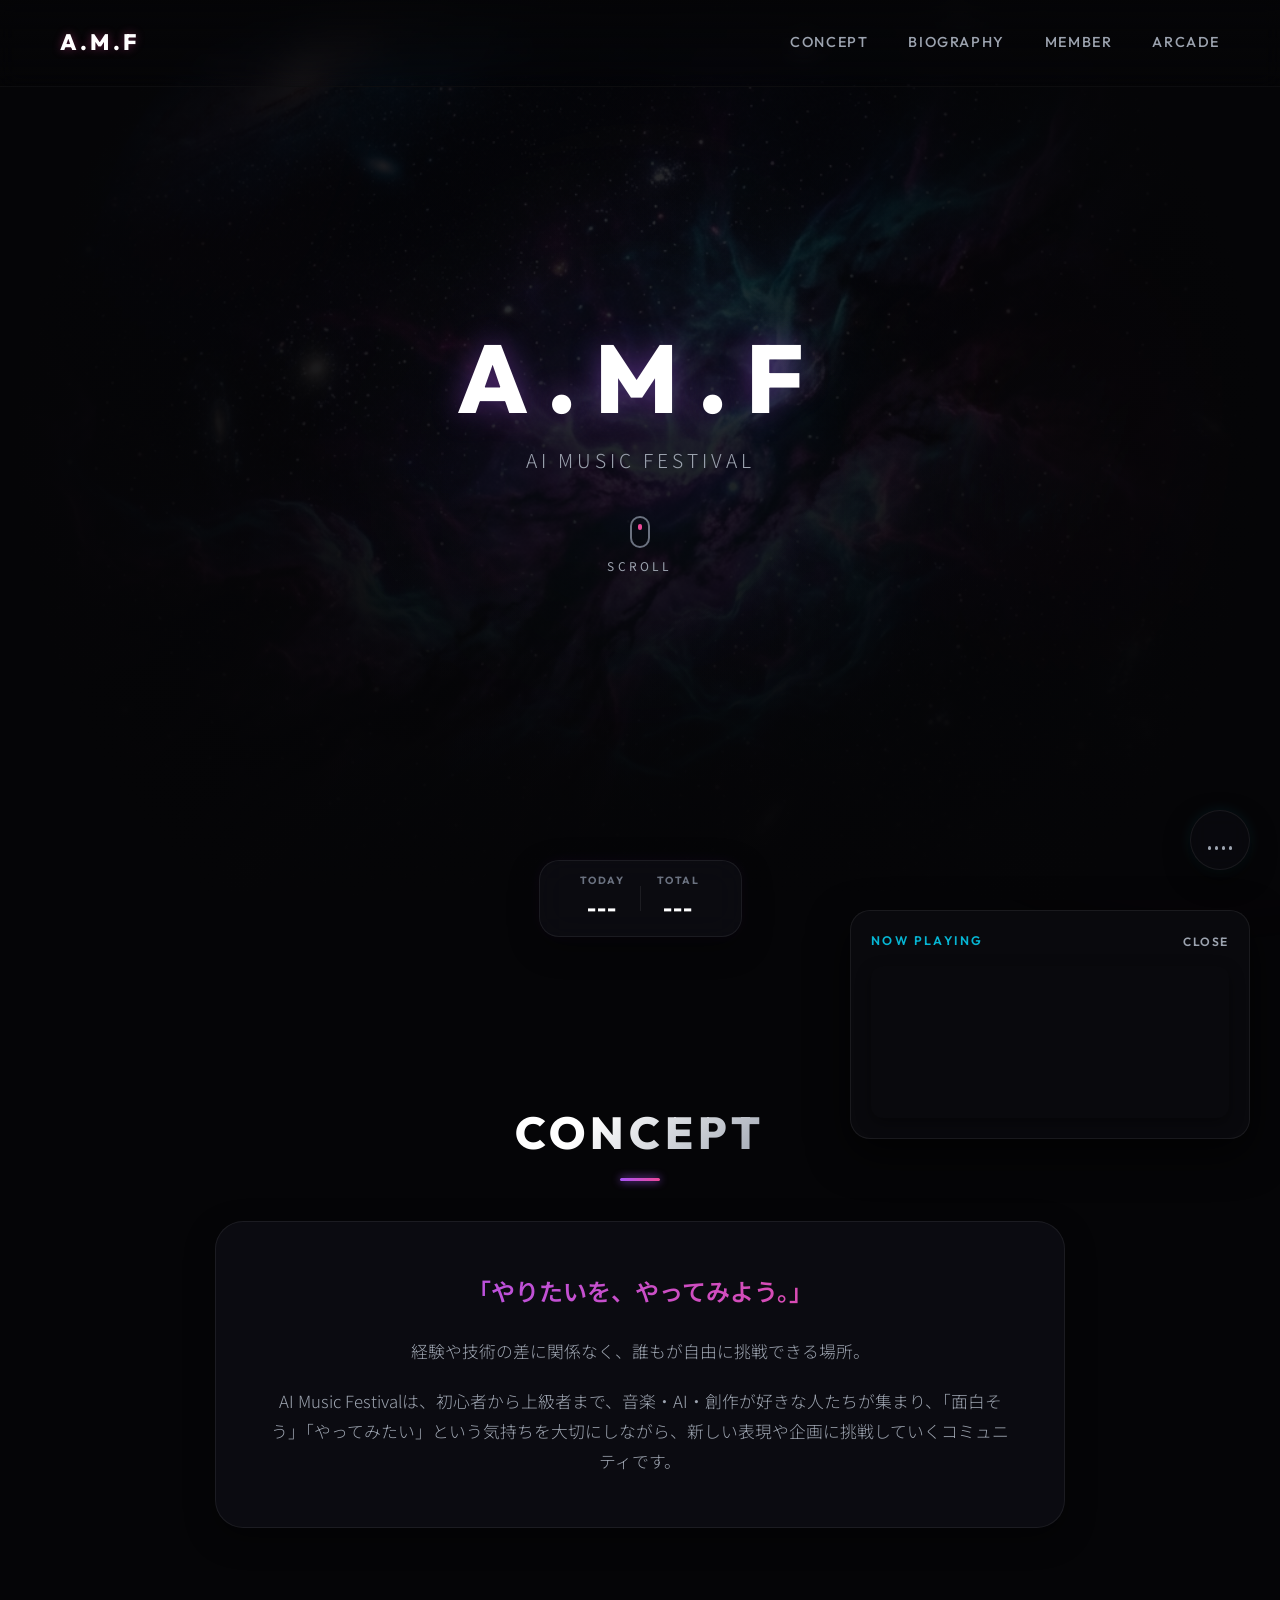
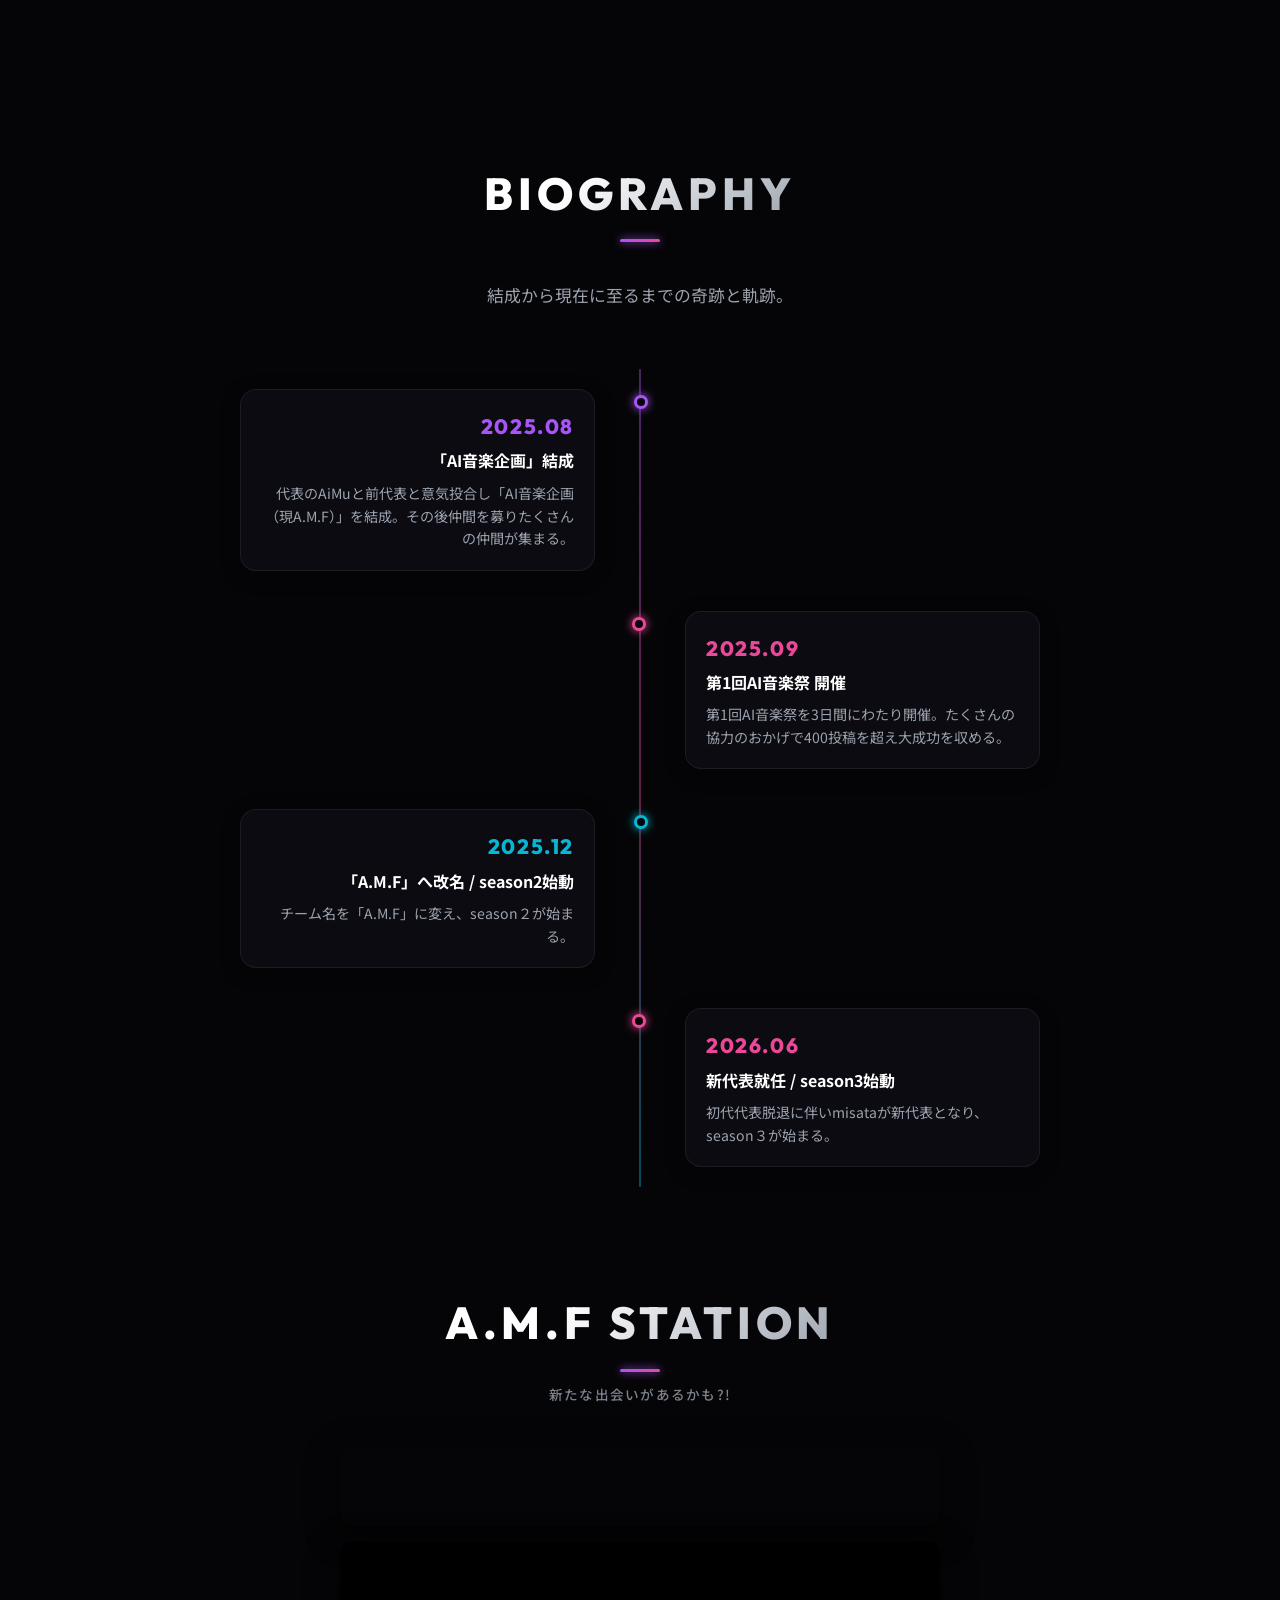
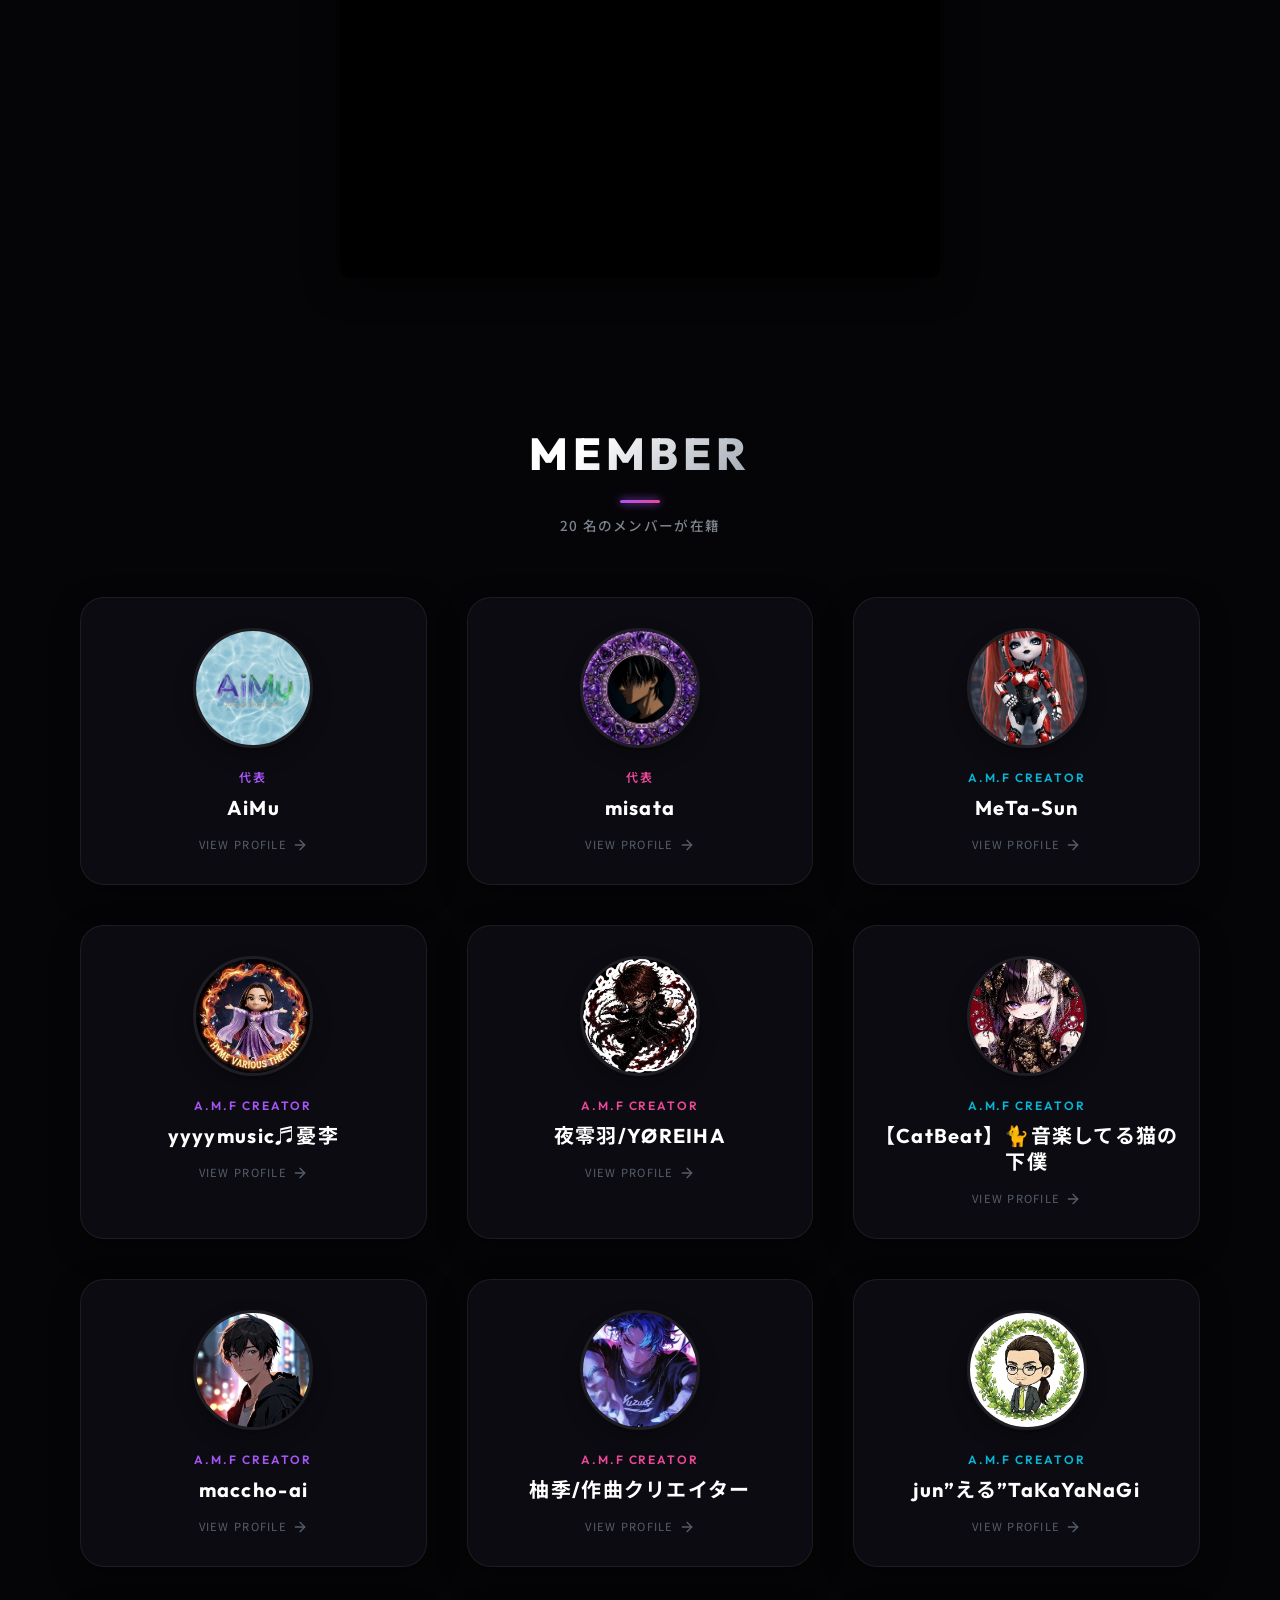
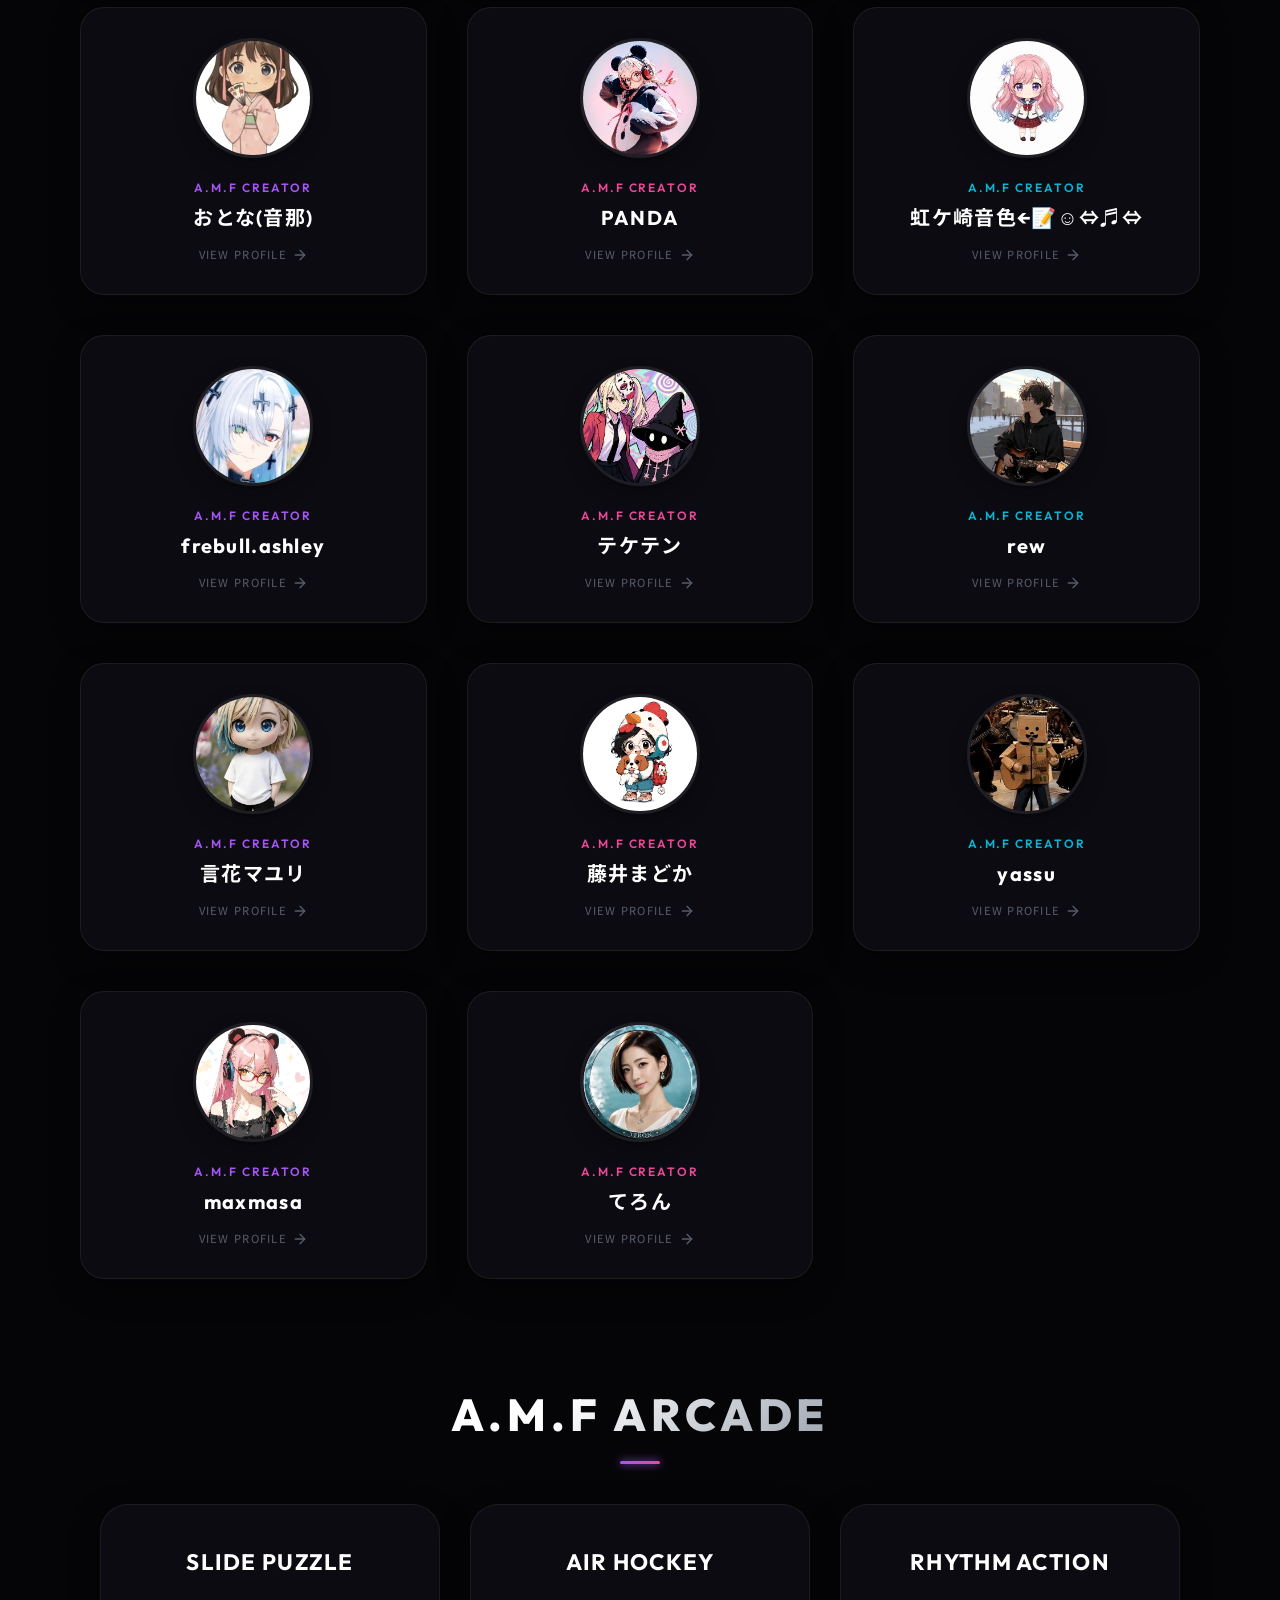
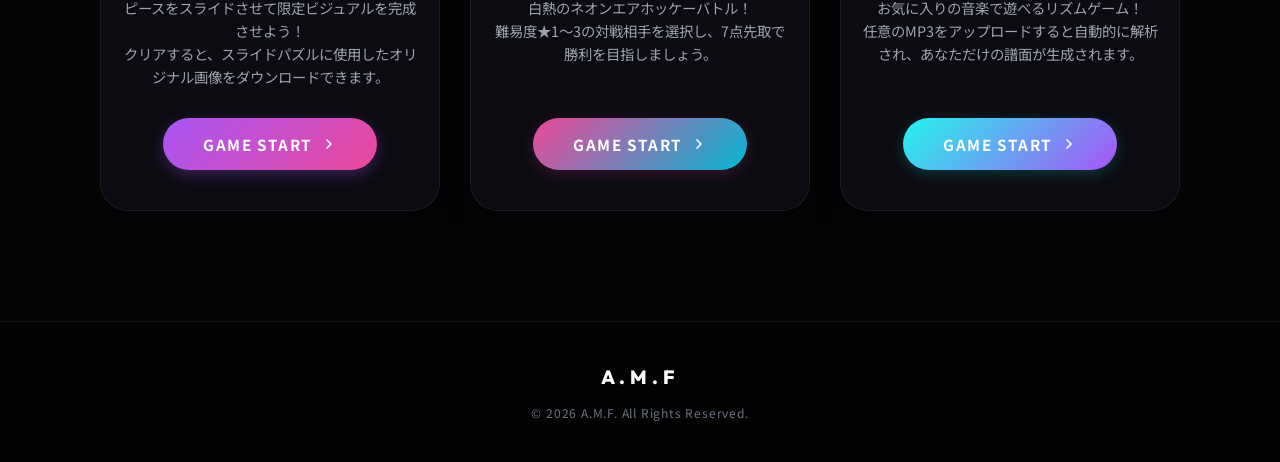
==== index.html @ ebc2d3d8 "Initial commit of A.M.F band website" ====
<!DOCTYPE html>
<html lang="ja">
<head>
  <meta charset="UTF-8">
  <meta name="viewport" content="width=device-width, initial-scale=1.0">
  <title>A.M.F Official Web Site</title>
  <meta name="description" content="A.M.F (エー・エム・エフ) の公式ウェブサイト。最新情報、メンバープロフィール、活動履歴、試聴プレイヤーなどをお届けします。">
  <link rel="icon" type="image/png" href="assets/hero.png">
  
  <!-- Google Fonts: Outfit (Geometric Sans-Serif) & Noto Sans JP -->
  <link rel="preconnect" href="https://fonts.googleapis.com">
  <link rel="preconnect" href="https://fonts.gstatic.com" crossorigin>
  <link href="https://fonts.googleapis.com/css2?family=Noto+Sans+JP:wght@300;400;500;700&family=Outfit:wght@300;400;600;800&display=swap" rel="stylesheet">
  
  <!-- Stylesheets -->
  <link rel="stylesheet" href="style.css">
</head>
<body>

  <!-- Background Glowing Orbs -->
  <div class="glow-orb orb-1"></div>
  <div class="glow-orb orb-2"></div>
  <div class="glow-orb orb-3"></div>

  <!-- Loading Overlay -->
  <div id="loader" class="loader-overlay">
    <div class="loader-content">
      <div class="loader-logo">A . M . F</div>
      <div class="loader-line"></div>
    </div>
  </div>

  <!-- Header (Desktop Only / Navigation Top) -->
  <header class="main-header">
    <div class="header-logo" id="header-logo-text">A.M.F</div>
    <nav class="desktop-nav">
      <a href="#concept" class="nav-link active">Concept</a>
      <a href="#biography" class="nav-link">Biography</a>
      <a href="#member" class="nav-link">Member</a>
      <a href="#arcade" class="nav-link">Arcade</a>
    </nav>
  </header>

  <!-- Main Content -->
  <main class="content-wrapper">
    
    <!-- Hero / Landing Section -->
    <section id="hero" class="hero-section">
      <div class="hero-bg-wrapper">
        <img id="hero-img" src="" alt="A.M.F Hero Visual" class="hero-bg-img">
        <div class="hero-overlay"></div>
      </div>
      <div class="hero-content">
        <h1 class="hero-title" id="band-title">A.M.F</h1>
        <p class="hero-tagline" id="band-tagline"></p>
        <a href="#concept" class="scroll-down-btn" aria-label="Scroll Down">
          <span class="mouse-icon">
            <span class="wheel"></span>
          </span>
          <span class="scroll-text">SCROLL</span>
        </a>
      </div>
    </section>

    <!-- Visitor Counter Section -->
    <div class="visitor-counter-container">
      <div class="counter-card">
        <div class="counter-item">
          <span class="counter-label">TODAY</span>
          <span class="counter-value" id="counter-today">0</span>
        </div>
        <div class="counter-divider"></div>
        <div class="counter-item">
          <span class="counter-label">TOTAL</span>
          <span class="counter-value" id="counter-total">0</span>
        </div>
      </div>
    </div>

    <!-- Concept Section -->
    <section id="concept" class="section-container">
      <div class="section-header">
        <h2 class="section-title" id="concept-title">CONCEPT</h2>
        <div class="title-line"></div>
      </div>
      <div class="concept-content-box">
        <p class="concept-subtitle" id="concept-subtitle"></p>
        <div class="concept-description-texts" id="concept-description">
          <!-- Dynamically populated -->
        </div>
      </div>
      

    </section>

    <!-- Biography Section -->
    <section id="biography" class="section-container">
      <div class="section-header">
        <h2 class="section-title" id="biography-title">BIOGRAPHY</h2>
        <div class="title-line"></div>
      </div>
      <p class="biography-story" id="biography-story"></p>
      
      <div class="timeline-wrapper" id="biography-timeline">
        <!-- Dynamically populated -->
      </div>
    </section>

    <!-- A.M.F STATION Section -->
    <section id="station" class="section-container" style="padding-top: 40px; padding-bottom: 20px;">
      <div class="section-header">
        <h2 class="section-title">A.M.F STATION</h2>
        <div class="title-line"></div>
        <p class="station-subtitle" style="font-size: 0.85rem; color: var(--color-text-secondary); margin-top: 12px; letter-spacing: 0.08rem; font-weight: 500; opacity: 0.8; text-align: center;">新たな出会いがあるかも?!</p>
      </div>
      <div style="max-width: 600px; margin: 0 auto; display: flex; flex-direction: column; gap: 15px;">
        <!-- Spotify Playlist Embed -->
        <div style="border-radius: 12px; overflow: hidden; box-shadow: 0 8px 32px rgba(0, 0, 0, 0.5); line-height: 0;">
          <iframe id="spotify-playlist-iframe" data-testid="embed-iframe" style="border-radius:12px" src="https://open.spotify.com/embed/playlist/08iqf2VVUJlevQglImLYVi?utm_source=generator&si=60f953dbc5674182" width="100%" height="80" frameBorder="0" allowfullscreen="" allow="autoplay; clipboard-write; encrypted-media; fullscreen; picture-in-picture" loading="lazy"></iframe>
        </div>
        <!-- YouTube Playlist Embed -->
        <div id="youtube-playlist-container" style="border-radius: 12px; overflow: hidden; box-shadow: 0 8px 32px rgba(0, 0, 0, 0.5); line-height: 0; background: #000; position: relative; padding-bottom: 56.25%; height: 0; display: none;">
          <div id="youtube-player" style="position: absolute; top: 0; left: 0; width: 100%; height: 100%; border: none;"></div>
        </div>
      </div>
    </section>

    <!-- Member Section -->
    <section id="member" class="section-container">
      <div class="section-header">
        <h2 class="section-title" id="member-title">MEMBER</h2>
        <div class="title-line"></div>
        <p class="member-count" id="member-count-badge"></p>
      </div>
      
      <div class="member-grid" id="member-list">
        <!-- Dynamically populated -->
      </div>
    </section>

    <!-- Arcade Section -->
    <section id="arcade" class="section-container" style="padding-top: 40px; padding-bottom: 60px;">
      <div class="section-header">
        <h2 class="section-title">A.M.F ARCADE</h2>
        <div class="title-line"></div>
      </div>
      <div style="max-width: 1100px; margin: 0 auto; display: grid; grid-template-columns: repeat(auto-fit, minmax(300px, 1fr)); gap: 30px; padding: 0 10px;">
        <!-- Slide Puzzle Card -->
        <div class="concept-content-box" style="text-align: center; padding: 40px 20px; display: flex; flex-direction: column; justify-content: space-between; align-items: center; min-height: 260px;">
          <div>
            <h3 style="font-family: var(--font-display); font-size: 1.4rem; font-weight: 700; color: #fff; margin-bottom: 15px; letter-spacing: 0.08rem;">SLIDE PUZZLE</h3>
            <p style="color: var(--color-text-secondary); font-size: 0.9rem; margin-bottom: 30px; line-height: 1.6;">
              ピースをスライドさせて限定ビジュアルを完成させよう！<br>
              クリアすると、スライドパズルに使用したオリジナル画像をダウンロードできます。
            </p>
          </div>
          <a href="game.html" class="arcade-start-btn" target="_blank">
            GAME START
            <svg viewBox="0 0 24 24" width="16" height="16" stroke="currentColor" stroke-width="2.5" fill="none" stroke-linecap="round" stroke-linejoin="round">
              <polyline points="9 18 15 12 9 6"></polyline>
            </svg>
          </a>
        </div>

        <!-- Air Hockey Card -->
        <div class="concept-content-box" style="text-align: center; padding: 40px 20px; display: flex; flex-direction: column; justify-content: space-between; align-items: center; min-height: 260px;">
          <div>
            <h3 style="font-family: var(--font-display); font-size: 1.4rem; font-weight: 700; color: #fff; margin-bottom: 15px; letter-spacing: 0.08rem;">AIR HOCKEY</h3>
            <p style="color: var(--color-text-secondary); font-size: 0.9rem; margin-bottom: 30px; line-height: 1.6;">
              白熱のネオンエアホッケーバトル！<br>
              難易度★1〜3の対戦相手を選択し、7点先取で勝利を目指しましょう。
            </p>
          </div>
          <a href="hockey.html" class="arcade-start-btn" target="_blank" style="background: linear-gradient(135deg, var(--color-secondary), var(--color-accent)); box-shadow: 0 4px 15px rgba(236, 72, 153, 0.2);">
            GAME START
            <svg viewBox="0 0 24 24" width="16" height="16" stroke="currentColor" stroke-width="2.5" fill="none" stroke-linecap="round" stroke-linejoin="round">
              <polyline points="9 18 15 12 9 6"></polyline>
            </svg>
          </a>
        </div>

        <!-- Rhythm Action Card -->
        <div class="concept-content-box" style="text-align: center; padding: 40px 20px; display: flex; flex-direction: column; justify-content: space-between; align-items: center; min-height: 260px;">
          <div>
            <h3 style="font-family: var(--font-display); font-size: 1.4rem; font-weight: 700; color: #fff; margin-bottom: 15px; letter-spacing: 0.08rem;">RHYTHM ACTION</h3>
            <p style="color: var(--color-text-secondary); font-size: 0.9rem; margin-bottom: 30px; line-height: 1.6;">
              お気に入りの音楽で遊べるリズムゲーム！<br>
              任意のMP3をアップロードすると自動的に解析され、あなただけの譜面が生成されます。
            </p>
          </div>
          <a href="rhythm.html" class="arcade-start-btn" target="_blank" style="background: linear-gradient(135deg, #25f4ee, var(--color-primary)); box-shadow: 0 4px 15px rgba(37, 244, 238, 0.2);">
            GAME START
            <svg viewBox="0 0 24 24" width="16" height="16" stroke="currentColor" stroke-width="2.5" fill="none" stroke-linecap="round" stroke-linejoin="round">
              <polyline points="9 18 15 12 9 6"></polyline>
            </svg>
          </a>
        </div>
      </div>
    </section>

  </main>

  <!-- Member Detail Modal -->
  <div id="member-modal" class="modal-overlay" aria-hidden="true">
    <div class="modal-backdrop"></div>
    <div class="modal-container">
      <button id="close-modal-btn" class="close-btn" aria-label="Close Profile">
        <svg viewBox="0 0 24 24" width="24" height="24" stroke="currentColor" stroke-width="2" fill="none" stroke-linecap="round" stroke-linejoin="round">
          <line x1="18" y1="6" x2="6" y2="18"></line>
          <line x1="6" y1="6" x2="18" y2="18"></line>
        </svg>
      </button>
      
      <div class="modal-body">
        <div class="modal-image-wrapper">
          <img id="modal-member-img" src="" alt="Member Portrait" class="modal-member-img">
        </div>
        <div class="modal-info-wrapper">
          <span id="modal-member-role" class="modal-member-role">ROLE</span>
          <h3 id="modal-member-name" class="modal-member-name">Name</h3>
          <div class="modal-divider"></div>
          <p id="modal-member-bio" class="modal-member-bio">Biography text goes here...</p>
          
          <div class="modal-member-embed" id="modal-member-embed"></div>
          
          <div class="modal-sns-links" id="modal-member-sns">
            <!-- Dynamically populated -->
          </div>
        </div>
      </div>
    </div>
  </div>

  <!-- Bottom Navigation Bar (Mobile Only) -->
  <nav class="mobile-nav-bar">
    <a href="#concept" class="mobile-nav-item" id="nav-item-concept">
      <svg class="nav-icon" viewBox="0 0 24 24" width="20" height="20" stroke="currentColor" stroke-width="2" fill="none" stroke-linecap="round" stroke-linejoin="round">
        <path d="M2 12s3-7 10-7 10 7 10 7-3 7-10 7-10-7-10-7Z"></path>
        <circle cx="12" cy="12" r="3"></circle>
      </svg>
      <span>Concept</span>
    </a>
    <a href="#biography" class="mobile-nav-item" id="nav-item-biography">
      <svg class="nav-icon" viewBox="0 0 24 24" width="20" height="20" stroke="currentColor" stroke-width="2" fill="none" stroke-linecap="round" stroke-linejoin="round">
        <rect x="3" y="4" width="18" height="18" rx="2" ry="2"></rect>
        <line x1="16" y1="2" x2="16" y2="6"></line>
        <line x1="8" y1="2" x2="8" y2="6"></line>
        <line x1="3" y1="10" x2="21" y2="10"></line>
      </svg>
      <span>Bio</span>
    </a>
    <a href="#member" class="mobile-nav-item" id="nav-item-member">
      <svg class="nav-icon" viewBox="0 0 24 24" width="20" height="20" stroke="currentColor" stroke-width="2" fill="none" stroke-linecap="round" stroke-linejoin="round">
        <path d="M17 21v-2a4 4 0 0 0-4-4H5a4 4 0 0 0-4 4v2"></path>
        <circle cx="9" cy="7" r="4"></circle>
        <path d="M23 21v-2a4 4 0 0 0-3-3.87"></path>
        <path d="M16 3.13a4 4 0 0 1 0 7.75"></path>
      </svg>
      <span>Member</span>
    </a>
    <a href="#arcade" class="mobile-nav-item" id="nav-item-arcade">
      <svg class="nav-icon" viewBox="0 0 24 24" width="20" height="20" stroke="currentColor" stroke-width="2" fill="none" stroke-linecap="round" stroke-linejoin="round">
        <rect x="3" y="3" width="18" height="18" rx="2" ry="2"></rect>
        <line x1="9" y1="3" x2="9" y2="21"></line>
        <line x1="15" y1="3" x2="15" y2="21"></line>
        <line x1="3" y1="9" x2="21" y2="9"></line>
        <line x1="3" y1="15" x2="21" y2="15"></line>
      </svg>
      <span>Arcade</span>
    </a>
  </nav>

  <!-- Sticky Bottom Sheet Spotify Player (Hidden/Toggleable) -->
  <div id="spotify-sticky-player" class="sticky-player-sheet">
    <div class="sticky-player-handle">
      <span class="handle-line"></span>
    </div>
    <div class="sticky-player-header">
      <span class="sticky-player-title">NOW PLAYING</span>
      <button id="close-sticky-player" class="close-sticky-btn">CLOSE</button>
    </div>
    <div class="sticky-player-body" id="spotify-sticky-iframe-container">
      <!-- Spotify Iframe -->
    </div>
  </div>

  <!-- Footer -->
  <footer class="main-footer">
    <div class="footer-content">
      <p class="footer-logo">A.M.F</p>
      <p class="footer-copyright">&copy; 2026 A.M.F. All Rights Reserved.</p>
    </div>
  </footer>

  <!-- Scripts -->
  <script src="config.js"></script>
  <script src="app.js"></script>
</body>
</html>
---- style.css ----
/* ==========================================================================
   A.M.F - Stylesheet (Mobile First & Modern Dark Aesthetic)
   ========================================================================== */

/* Design Tokens & Variables */
:root {
  --font-display: 'Outfit', 'Noto Sans JP', sans-serif;
  --font-body: 'Noto Sans JP', 'Outfit', sans-serif;

  /* Colors */
  --color-bg-deep: #050507;
  --color-bg-dark: #0a0a0f;
  --color-bg-card: rgba(16, 16, 24, 0.65);
  --color-border: rgba(255, 255, 255, 0.07);
  
  --color-primary: #a855f7;       /* Nebula Purple */
  --color-secondary: #ec4899;     /* Neon Pink */
  --color-accent: #06b6d4;        /* Cyan */
  
  --color-text-primary: #ffffff;
  --color-text-secondary: #9ca3af;
  --color-text-muted: #6b7280;

  /* Transitions */
  --transition-smooth: all 0.4s cubic-bezier(0.16, 1, 0.3, 1);
  --transition-fast: all 0.2s cubic-bezier(0.16, 1, 0.3, 1);
  --transition-bounce: all 0.5s cubic-bezier(0.34, 1.56, 0.64, 1);

  /* Layout */
  --mobile-nav-height: 70px;
}

/* Reset & Base Styles */
*, *::before, *::after {
  box-sizing: border-box;
  margin: 0;
  padding: 0;
}

html {
  scroll-behavior: smooth;
  -webkit-tap-highlight-color: transparent;
}

body {
  font-family: var(--font-body);
  background-color: var(--color-bg-deep);
  color: var(--color-text-primary);
  line-height: 1.6;
  overflow-x: hidden;
  position: relative;
  -webkit-font-smoothing: antialiased;
}

/* Custom Scrollbar */
::-webkit-scrollbar {
  width: 6px;
}
::-webkit-scrollbar-track {
  background: var(--color-bg-deep);
}
::-webkit-scrollbar-thumb {
  background: var(--color-primary);
  border-radius: 3px;
}
::-webkit-scrollbar-thumb:hover {
  background: var(--color-secondary);
}

/* Glowing Ambient Orbs */
.glow-orb {
  position: fixed;
  border-radius: 50%;
  z-index: -1;
  filter: blur(120px);
  opacity: 0.3;
  pointer-events: none;
}

.orb-1 {
  width: 350px;
  height: 350px;
  background: var(--color-primary);
  top: -10%;
  left: -10%;
  animation: floatOrb 25s infinite alternate ease-in-out;
}

.orb-2 {
  width: 400px;
  height: 400px;
  background: var(--color-secondary);
  bottom: 20%;
  right: -10%;
  animation: floatOrb 30s infinite alternate-reverse ease-in-out;
}

.orb-3 {
  width: 300px;
  height: 300px;
  background: var(--color-accent);
  top: 40%;
  left: 50%;
  transform: translateX(-50%);
  animation: floatOrb 20s infinite alternate ease-in-out;
}

@keyframes floatOrb {
  0% { transform: translate(0, 0) scale(1); }
  50% { transform: translate(50px, 30px) scale(1.1); }
  100% { transform: translate(-30px, -50px) scale(0.9); }
}

/* Loader Screen */
.loader-overlay {
  position: fixed;
  top: 0;
  left: 0;
  width: 100vw;
  height: 100vh;
  background: var(--color-bg-deep);
  z-index: 9999;
  display: flex;
  justify-content: center;
  align-items: center;
  transition: opacity 0.6s cubic-bezier(0.16, 1, 0.3, 1), visibility 0.6s;
}

.loader-overlay.fade-out {
  opacity: 0;
  visibility: hidden;
}

.loader-content {
  text-align: center;
}

.loader-logo {
  font-family: var(--font-display);
  font-size: 2.2rem;
  font-weight: 800;
  letter-spacing: 0.5rem;
  color: #fff;
  text-shadow: 0 0 15px rgba(168, 85, 247, 0.6);
  margin-bottom: 20px;
  animation: pulseLogo 2s infinite ease-in-out;
}

.loader-line {
  width: 80px;
  height: 2px;
  background: linear-gradient(90deg, var(--color-primary), var(--color-secondary));
  margin: 0 auto;
  position: relative;
  overflow: hidden;
  border-radius: 2px;
}

.loader-line::after {
  content: '';
  position: absolute;
  top: 0;
  left: -100%;
  width: 100%;
  height: 100%;
  background: #fff;
  animation: scanLine 1.5s infinite ease;
}

@keyframes scanLine {
  0% { left: -100%; }
  50% { left: 100%; }
  100% { left: 100%; }
}

@keyframes pulseLogo {
  0%, 100% { opacity: 0.6; transform: scale(0.98); }
  50% { opacity: 1; transform: scale(1); }
}

/* Header & Navigation (Top) */
.main-header {
  position: fixed;
  top: 0;
  left: 0;
  width: 100%;
  padding: 20px;
  z-index: 1000;
  display: flex;
  justify-content: space-between;
  align-items: center;
  background: linear-gradient(to bottom, rgba(5, 5, 7, 0.9), transparent);
  backdrop-filter: blur(10px);
  border-bottom: 1px solid rgba(255, 255, 255, 0.03);
}

.header-logo {
  font-family: var(--font-display);
  font-weight: 800;
  font-size: 1.4rem;
  letter-spacing: 0.2rem;
  color: #fff;
  text-shadow: 0 0 10px rgba(236, 72, 153, 0.4);
}

.desktop-nav {
  display: none; /* Mobile first: hide top navigation */
}

/* Main Sections Layout */
.content-wrapper {
  padding-bottom: calc(var(--mobile-nav-height) + 20px);
}

.section-container {
  padding: 80px 20px 40px 20px;
  max-width: 1200px;
  margin: 0 auto;
}

.section-header {
  margin-bottom: 40px;
  text-align: center;
  position: relative;
}

.section-title {
  font-family: var(--font-display);
  font-size: 2.2rem;
  font-weight: 800;
  letter-spacing: 0.3rem;
  color: #fff;
  display: inline-block;
  background: linear-gradient(135deg, #fff 30%, var(--color-text-secondary));
  -webkit-background-clip: text;
  -webkit-text-fill-color: transparent;
}

.member-count {
  font-size: 0.85rem;
  color: var(--color-text-secondary);
  letter-spacing: 0.08rem;
  margin-top: 12px;
  font-weight: 500;
  opacity: 0.8;
}

.title-line {
  width: 40px;
  height: 3px;
  background: linear-gradient(90deg, var(--color-primary), var(--color-secondary));
  margin: 10px auto 0 auto;
  border-radius: 2px;
  box-shadow: 0 0 8px var(--color-primary);
}

/* 1. Hero Section */
.hero-section {
  height: 100vh;
  position: relative;
  display: flex;
  justify-content: center;
  align-items: center;
  overflow: hidden;
  text-align: center;
}

.hero-bg-wrapper {
  position: absolute;
  top: 0;
  left: 0;
  width: 100%;
  height: 100%;
  z-index: 1;
}

.hero-bg-img {
  width: 100%;
  height: 100%;
  object-fit: cover;
  opacity: 0.4;
  animation: kenBurns 20s infinite alternate ease-in-out;
}

@keyframes kenBurns {
  0% { transform: scale(1); }
  100% { transform: scale(1.1); }
}

.hero-overlay {
  position: absolute;
  top: 0;
  left: 0;
  width: 100%;
  height: 100%;
  background: radial-gradient(circle at center, transparent 20%, var(--color-bg-deep) 80%),
              linear-gradient(to bottom, rgba(5,5,7,0.4) 0%, var(--color-bg-deep) 100%);
}

.hero-content {
  position: relative;
  z-index: 2;
  padding: 0 20px;
}

.hero-title {
  font-family: var(--font-display);
  font-size: 3.5rem;
  font-weight: 800;
  letter-spacing: 0.6rem;
  color: #fff;
  line-height: 1.1;
  margin-bottom: 15px;
  text-shadow: 0 0 30px rgba(168, 85, 247, 0.4);
}

.hero-tagline {
  font-size: 0.95rem;
  font-weight: 300;
  letter-spacing: 0.15rem;
  color: var(--color-text-secondary);
  max-width: 500px;
  margin: 0 auto 40px auto;
  text-transform: uppercase;
}

.scroll-down-btn {
  display: inline-flex;
  flex-direction: column;
  align-items: center;
  text-decoration: none;
  color: var(--color-text-secondary);
  font-size: 0.75rem;
  letter-spacing: 0.2rem;
  transition: var(--transition-smooth);
}

.scroll-down-btn:hover {
  color: #fff;
}

.mouse-icon {
  width: 20px;
  height: 32px;
  border: 2px solid var(--color-text-muted);
  border-radius: 10px;
  position: relative;
  margin-bottom: 8px;
}

.wheel {
  width: 4px;
  height: 6px;
  background: var(--color-secondary);
  border-radius: 2px;
  position: absolute;
  top: 6px;
  left: 50%;
  transform: translateX(-50%);
  animation: scrollWheel 1.5s infinite ease-in-out;
}

@keyframes scrollWheel {
  0% { opacity: 0; top: 4px; }
  30% { opacity: 1; }
  100% { opacity: 0; top: 16px; }
}

.scroll-text {
  animation: bounceText 2s infinite ease-in-out;
}

@keyframes bounceText {
  0%, 100% { transform: translateY(0); }
  50% { transform: translateY(4px); }
}


/* 2. Concept Section */
.concept-content-box {
  background: var(--color-bg-card);
  border: 1px solid var(--color-border);
  border-radius: 20px;
  padding: 30px 20px;
  backdrop-filter: blur(16px);
  box-shadow: 0 10px 30px rgba(0,0,0,0.4);
  text-align: center;
  margin-bottom: 40px;
}

.concept-subtitle {
  font-size: 1.25rem;
  font-weight: 600;
  margin-bottom: 25px;
  background: linear-gradient(90deg, var(--color-primary), var(--color-secondary));
  -webkit-background-clip: text;
  -webkit-text-fill-color: transparent;
}

.concept-description-texts p {
  font-size: 0.95rem;
  color: var(--color-text-secondary);
  margin-bottom: 15px;
  line-height: 1.8;
  font-weight: 300;
}

.concept-description-texts p:last-child {
  margin-bottom: 0;
}


/* Spotify Inline Integration */
.spotify-inline-container {
  margin-top: 50px;
  text-align: center;
}

.spotify-box-title {
  font-family: var(--font-display);
  font-size: 1.1rem;
  font-weight: 600;
  letter-spacing: 0.2rem;
  margin-bottom: 20px;
  color: #fff;
  text-shadow: 0 0 10px rgba(6, 182, 212, 0.4);
}

.spotify-iframe-wrapper {
  width: 100%;
  max-width: 600px;
  margin: 0 auto;
  border-radius: 12px;
  overflow: hidden;
  box-shadow: 0 10px 25px rgba(0, 0, 0, 0.5);
  background: #000;
  line-height: 0;
}


/* 3. Biography Section */
.biography-story {
  text-align: center;
  font-size: 0.95rem;
  color: var(--color-text-secondary);
  margin-bottom: 40px;
  max-width: 600px;
  margin-left: auto;
  margin-right: auto;
}

.timeline-wrapper {
  position: relative;
  max-width: 800px;
  margin: 0 auto;
  padding: 20px 0;
}

/* Timeline center line */
.timeline-wrapper::before {
  content: '';
  position: absolute;
  top: 0;
  bottom: 0;
  left: 20px;
  width: 2px;
  background: linear-gradient(to bottom, var(--color-primary) 0%, var(--color-secondary) 50%, var(--color-accent) 100%);
  opacity: 0.4;
  border-radius: 1px;
}

.timeline-item {
  position: relative;
  padding-left: 45px;
  margin-bottom: 40px;
}

.timeline-item:last-child {
  margin-bottom: 0;
}

.timeline-dot {
  position: absolute;
  left: 14px;
  top: 6px;
  width: 14px;
  height: 14px;
  border-radius: 50%;
  background: var(--color-bg-deep);
  border: 3px solid var(--color-primary);
  z-index: 2;
  box-shadow: 0 0 10px var(--color-primary);
  transition: var(--transition-smooth);
}

.timeline-item:nth-child(even) .timeline-dot {
  border-color: var(--color-secondary);
  box-shadow: 0 0 10px var(--color-secondary);
}

.timeline-item:nth-child(3n) .timeline-dot {
  border-color: var(--color-accent);
  box-shadow: 0 0 10px var(--color-accent);
}

.timeline-item:hover .timeline-dot {
  transform: scale(1.3);
  background: #fff;
}

.timeline-year {
  font-family: var(--font-display);
  font-size: 1.3rem;
  font-weight: 800;
  color: var(--color-primary);
  margin-bottom: 5px;
  letter-spacing: 0.1rem;
}

.timeline-item:nth-child(even) .timeline-year {
  color: var(--color-secondary);
}

.timeline-item:nth-child(3n) .timeline-year {
  color: var(--color-accent);
}

.timeline-content {
  background: var(--color-bg-card);
  border: 1px solid var(--color-border);
  border-radius: 16px;
  padding: 20px;
  backdrop-filter: blur(10px);
  box-shadow: 0 5px 20px rgba(0, 0, 0, 0.3);
  transition: var(--transition-smooth);
}

.timeline-content:hover {
  transform: translateY(-3px);
  border-color: rgba(255,255,255,0.15);
  box-shadow: 0 8px 25px rgba(168,85,247,0.1);
}

.timeline-item-title {
  font-size: 1rem;
  font-weight: 700;
  color: #fff;
  margin-bottom: 8px;
}

.timeline-item-desc {
  font-size: 0.88rem;
  color: var(--color-text-secondary);
  line-height: 1.6;
}


/* 4. Member Section */
.member-grid {
  display: grid;
  grid-template-columns: repeat(auto-fill, minmax(240px, 1fr));
  gap: 25px;
  margin-top: 40px;
}

.member-card {
  position: relative;
  border-radius: 24px;
  overflow: hidden;
  cursor: pointer;
  background: var(--color-bg-card);
  border: 1px solid var(--color-border);
  box-shadow: 0 10px 30px rgba(0, 0, 0, 0.4);
  backdrop-filter: blur(10px);
  transition: var(--transition-smooth);
  display: flex;
  flex-direction: column;
  align-items: center;
  text-align: center;
  padding: 30px 20px;
}

.member-card:hover {
  transform: translateY(-5px);
  border-color: rgba(255, 255, 255, 0.15);
  box-shadow: 0 15px 35px rgba(168, 85, 247, 0.15);
}

.member-img-wrapper {
  position: relative;
  width: 120px;
  height: 120px;
  border-radius: 50%;
  overflow: hidden;
  margin-bottom: 20px;
  border: 3px solid rgba(255, 255, 255, 0.08);
  box-shadow: 0 8px 20px rgba(0, 0, 0, 0.3);
  transition: var(--transition-smooth);
}

.member-card-img {
  width: 100%;
  height: 100%;
  object-fit: cover;
  transition: var(--transition-smooth);
  filter: grayscale(20%) contrast(105%);
}

.member-card:hover .member-img-wrapper {
  border-color: var(--color-primary);
  transform: scale(1.05);
  box-shadow: 0 0 20px rgba(168, 85, 247, 0.4);
}

.member-card:nth-child(even):hover .member-img-wrapper {
  border-color: var(--color-secondary);
  box-shadow: 0 0 20px rgba(236, 72, 153, 0.4);
}

.member-card:nth-child(3n):hover .member-img-wrapper {
  border-color: var(--color-accent);
  box-shadow: 0 0 20px rgba(6, 182, 212, 0.4);
}

.member-card-overlay {
  display: none; /* Removed overlay as it's no longer needed for full-bg card */
}

.member-card-info {
  width: 100%;
  display: flex;
  flex-direction: column;
  align-items: center;
}

.member-card-role {
  font-family: var(--font-display);
  font-size: 0.75rem;
  font-weight: 600;
  letter-spacing: 0.12rem;
  color: var(--color-primary);
  text-transform: uppercase;
  margin-bottom: 8px;
  display: block;
}

.member-card:nth-child(even) .member-card-role {
  color: var(--color-secondary);
}

.member-card:nth-child(3n) .member-card-role {
  color: var(--color-accent);
}

.member-card-name {
  font-family: var(--font-display);
  font-size: 1.25rem;
  font-weight: 700;
  color: #fff;
  letter-spacing: 0.08rem;
  line-height: 1.3;
}

.member-card-action {
  font-size: 0.7rem;
  color: var(--color-text-muted);
  letter-spacing: 0.08rem;
  margin-top: 15px;
  display: flex;
  align-items: center;
  justify-content: center;
  gap: 5px;
  opacity: 0.8;
  transition: var(--transition-fast);
}

.member-card-action svg {
  transition: var(--transition-bounce);
}

.member-card:hover .member-card-action {
  color: #fff;
}

.member-card:hover .member-card-action svg {
  transform: translateX(3px);
}

/* Member Modal UI */
.modal-overlay {
  position: fixed;
  top: 0;
  left: 0;
  width: 100vw;
  height: 100vh;
  z-index: 2000;
  display: flex;
  justify-content: center;
  align-items: center;
  opacity: 0;
  visibility: hidden;
  transition: var(--transition-smooth);
}

.modal-overlay.open {
  opacity: 1;
  visibility: visible;
}

.modal-backdrop {
  position: absolute;
  top: 0;
  left: 0;
  width: 100%;
  height: 100%;
  background: rgba(4, 4, 6, 0.8);
  backdrop-filter: blur(15px);
}

.modal-container {
  position: relative;
  z-index: 2100;
  width: 90%;
  max-width: 500px;
  max-height: 85vh;
  display: flex;
  flex-direction: column;
  background: var(--color-bg-card);
  border: 1px solid var(--color-border);
  border-radius: 24px;
  overflow: hidden;
  box-shadow: 0 20px 60px rgba(0,0,0,0.6), 0 0 30px rgba(168,85,247,0.15);
  transform: scale(0.85) translateY(30px);
  opacity: 0;
  transition: var(--transition-smooth);
}

.modal-overlay.open .modal-container {
  transform: scale(1) translateY(0);
  opacity: 1;
  transition-delay: 0.05s;
}

.close-btn {
  position: absolute;
  top: 20px;
  right: 20px;
  z-index: 2200;
  width: 40px;
  height: 40px;
  border-radius: 50%;
  background: rgba(0, 0, 0, 0.6);
  backdrop-filter: blur(5px);
  border: 1px solid var(--color-border);
  color: #fff;
  display: flex;
  justify-content: center;
  align-items: center;
  cursor: pointer;
  transition: var(--transition-fast);
}

.close-btn:hover {
  background: #fff;
  color: #000;
  transform: rotate(90deg);
}

.modal-body {
  display: flex;
  flex-direction: column;
  overflow-y: auto;
  flex: 1;
}

.modal-member-embed {
  margin: 15px 0 20px 0;
  width: 100%;
  border-radius: 12px;
  overflow: hidden;
  line-height: 0;
  flex-shrink: 0; /* Prevent flex container from squeezing the iframe */
}

.modal-image-wrapper {
  width: 100%;
  display: flex;
  justify-content: center;
  align-items: center;
  padding: 30px 30px 10px 30px;
}

.modal-member-img {
  width: 150px;
  height: 150px;
  border-radius: 50%;
  object-fit: cover;
  border: 3px solid rgba(255, 255, 255, 0.08);
  box-shadow: 0 8px 25px rgba(0, 0, 0, 0.5);
  filter: contrast(105%);
}

.modal-info-wrapper {
  padding: 30px;
}

.modal-member-role {
  font-family: var(--font-display);
  font-size: 0.85rem;
  font-weight: 600;
  color: var(--color-primary);
  text-transform: uppercase;
  letter-spacing: 0.15rem;
  display: block;
  margin-bottom: 5px;
}

.modal-member-name {
  font-family: var(--font-display);
  font-size: 2.2rem;
  font-weight: 800;
  color: #fff;
  letter-spacing: 0.1rem;
}

.modal-divider {
  width: 100%;
  height: 1px;
  background: var(--color-border);
  margin: 15px 0;
}

.modal-member-bio {
  font-size: 0.92rem;
  color: var(--color-text-secondary);
  line-height: 1.7;
  font-weight: 300;
  margin-bottom: 25px;
}

/* SNS Social Links */
.modal-sns-links {
  display: flex;
  flex-direction: column;
  gap: 15px;
  width: 100%;
  margin-top: 10px;
}

.modal-sns-icons {
  display: flex;
  gap: 12px;
}

.sns-link {
  width: 45px;
  height: 45px;
  border-radius: 50%;
  background: rgba(255, 255, 255, 0.04);
  border: 1px solid var(--color-border);
  color: var(--color-text-secondary);
  display: flex;
  justify-content: center;
  align-items: center;
  transition: var(--transition-fast);
  text-decoration: none;
}

.sns-link:hover {
  background: #fff;
  color: #000;
  transform: translateY(-3px);
  box-shadow: 0 5px 15px rgba(255, 255, 255, 0.1);
}

.sns-link svg {
  fill: currentColor;
}

/* X (formerly Twitter) Dedicated Button */
.modal-x-btn {
  display: inline-flex;
  align-items: center;
  justify-content: center;
  gap: 10px;
  width: 100%;
  padding: 12px 20px;
  background: rgba(255, 255, 255, 0.03);
  border: 1px solid rgba(255, 255, 255, 0.15);
  border-radius: 30px;
  color: #fff;
  font-size: 0.88rem;
  font-weight: 600;
  text-decoration: none;
  box-shadow: 0 5px 15px rgba(0, 0, 0, 0.3);
  transition: var(--transition-bounce);
  flex-shrink: 0; /* Prevent flex container from squeezing the button */
}

.modal-x-btn:hover {
  transform: translateY(-3px);
  background: rgba(255, 255, 255, 0.08);
  border-color: #fff;
  box-shadow: 0 8px 25px rgba(255, 255, 255, 0.15);
}

.modal-x-btn svg {
  fill: #fff;
  transition: var(--transition-fast);
}

/* TikTok Dedicated Button */
.modal-tiktok-btn {
  display: inline-flex;
  align-items: center;
  justify-content: center;
  gap: 10px;
  width: 100%;
  padding: 12px 20px;
  background: linear-gradient(135deg, #25f4ee 0%, #fe2c55 100%);
  border-radius: 30px;
  color: #fff;
  font-size: 0.88rem;
  font-weight: 600;
  text-decoration: none;
  box-shadow: 0 5px 15px rgba(254, 44, 85, 0.2);
  transition: var(--transition-bounce);
  flex-shrink: 0; /* Prevent flex container from squeezing the button */
}

.modal-tiktok-btn:hover {
  transform: translateY(-3px);
  box-shadow: 0 8px 25px rgba(37, 244, 238, 0.4), 0 8px 25px rgba(254, 44, 85, 0.4);
}

.modal-tiktok-btn svg {
  stroke: #fff;
  fill: none;
  transition: var(--transition-fast);
}

/* YouTube Dedicated Button */
.modal-youtube-btn {
  display: inline-flex;
  align-items: center;
  justify-content: center;
  gap: 10px;
  width: 100%;
  padding: 12px 20px;
  background: linear-gradient(135deg, #ff0000 0%, #cc0000 100%);
  border-radius: 30px;
  color: #fff;
  font-size: 0.88rem;
  font-weight: 600;
  text-decoration: none;
  box-shadow: 0 5px 15px rgba(255, 0, 0, 0.25);
  transition: var(--transition-bounce);
  flex-shrink: 0; /* Prevent flex container from squeezing the button */
}

.modal-youtube-btn:hover {
  transform: translateY(-3px);
  box-shadow: 0 8px 25px rgba(255, 0, 0, 0.45);
}

.modal-youtube-btn svg {
  fill: #fff;
  transition: var(--transition-fast);
}


/* 5. Bottom Navigation Bar (Mobile Only) */
.mobile-nav-bar {
  position: fixed;
  bottom: 20px;
  left: 50%;
  transform: translateX(-50%);
  width: 90%;
  max-width: 450px;
  height: var(--mobile-nav-height);
  background: rgba(10, 10, 15, 0.75);
  backdrop-filter: blur(20px);
  border: 1px solid var(--color-border);
  border-radius: 50px;
  display: flex;
  justify-content: space-around;
  align-items: center;
  z-index: 1500;
  padding: 0 10px;
  box-shadow: 0 15px 35px rgba(0, 0, 0, 0.6), 0 0 20px rgba(168, 85, 247, 0.08);
}

.mobile-nav-item {
  display: flex;
  flex-direction: column;
  align-items: center;
  justify-content: center;
  background: none;
  border: none;
  color: var(--color-text-secondary);
  font-size: 0.65rem;
  font-weight: 500;
  letter-spacing: 0.05rem;
  text-decoration: none;
  cursor: pointer;
  transition: var(--transition-fast);
  padding: 5px 10px;
  border-radius: 20px;
}

.mobile-nav-item:hover,
.mobile-nav-item.active {
  color: #fff;
}

.nav-icon {
  margin-bottom: 4px;
  transition: var(--transition-bounce);
}

.mobile-nav-item:hover .nav-icon,
.mobile-nav-item.active .nav-icon {
  transform: translateY(-2px);
  stroke: var(--color-secondary);
}

/* Audio Wave Animation Icon in Navigation */
.music-wave-icon {
  width: 20px;
  height: 20px;
  display: flex;
  align-items: flex-end;
  justify-content: space-between;
  margin-bottom: 4px;
  padding: 2px 0;
}

.music-wave-icon span {
  width: 3px;
  height: 4px;
  background-color: var(--color-text-secondary);
  border-radius: 2px;
  transition: var(--transition-fast);
}

.mobile-nav-item:hover .music-wave-icon span,
.mobile-nav-item.active .music-wave-icon span {
  background-color: var(--color-accent);
}

/* Wave Playing Animation */
.sticky-player-sheet.open ~ .mobile-nav-bar #nav-item-spotify-toggle .music-wave-icon span {
  background-color: var(--color-accent);
  animation: bounceWave 0.8s ease infinite alternate;
}

.sticky-player-sheet.open ~ .mobile-nav-bar #nav-item-spotify-toggle .music-wave-icon span:nth-child(1) { animation-delay: 0.1s; }
.sticky-player-sheet.open ~ .mobile-nav-bar #nav-item-spotify-toggle .music-wave-icon span:nth-child(2) { animation-delay: 0.3s; }
.sticky-player-sheet.open ~ .mobile-nav-bar #nav-item-spotify-toggle .music-wave-icon span:nth-child(3) { animation-delay: 0.0s; }
.sticky-player-sheet.open ~ .mobile-nav-bar #nav-item-spotify-toggle .music-wave-icon span:nth-child(4) { animation-delay: 0.2s; }

@keyframes bounceWave {
  0% { height: 4px; }
  100% { height: 16px; }
}


/* 6. Sticky Bottom Sheet Spotify Player */
.sticky-player-sheet {
  position: fixed;
  bottom: 0;
  left: 0;
  width: 100vw;
  background: rgba(10, 10, 15, 0.92);
  backdrop-filter: blur(25px);
  border-top: 1px solid var(--color-border);
  border-top-left-radius: 24px;
  border-top-right-radius: 24px;
  z-index: 1800;
  transform: translateY(100%);
  transition: var(--transition-smooth);
  box-shadow: 0 -15px 40px rgba(0, 0, 0, 0.6);
  padding: 15px 20px calc(var(--mobile-nav-height) + 30px) 20px;
}

.sticky-player-sheet.open {
  transform: translateY(0);
}

.sticky-player-handle {
  width: 100%;
  display: flex;
  justify-content: center;
  margin-bottom: 12px;
  cursor: pointer;
}

.handle-line {
  width: 40px;
  height: 4px;
  background-color: var(--color-text-muted);
  border-radius: 2px;
  opacity: 0.5;
  transition: var(--transition-fast);
}

.sticky-player-sheet:hover .handle-line {
  opacity: 1;
  background-color: var(--color-text-secondary);
}

.sticky-player-header {
  display: flex;
  justify-content: space-between;
  align-items: center;
  margin-bottom: 15px;
}

.sticky-player-title {
  font-family: var(--font-display);
  font-size: 0.78rem;
  font-weight: 600;
  letter-spacing: 0.15rem;
  color: var(--color-accent);
}

.close-sticky-btn {
  background: none;
  border: none;
  color: var(--color-text-secondary);
  font-family: var(--font-display);
  font-size: 0.75rem;
  font-weight: 600;
  letter-spacing: 0.1rem;
  cursor: pointer;
  transition: var(--transition-fast);
}

.close-sticky-btn:hover {
  color: #fff;
}

.sticky-player-body {
  width: 100%;
  border-radius: 12px;
  overflow: hidden;
  line-height: 0;
  box-shadow: 0 5px 15px rgba(0, 0, 0, 0.4);
}


/* 7. Footer Style */
.main-footer {
  background-color: #030304;
  border-top: 1px solid var(--color-border);
  padding: 40px 20px;
  text-align: center;
  position: relative;
  z-index: 100;
}

.footer-logo {
  font-family: var(--font-display);
  font-size: 1.2rem;
  font-weight: 800;
  letter-spacing: 0.3rem;
  color: #fff;
  margin-bottom: 10px;
}

.footer-copyright {
  font-size: 0.75rem;
  color: var(--color-text-muted);
  letter-spacing: 0.05rem;
}


/* ==========================================================================
   Desktop Adapters (Responsive Media Queries)
   ========================================================================== */

@media (min-width: 768px) {
  /* Layout adjustments */
  .section-container {
    padding: 120px 40px 60px 40px;
  }
  
  .section-title {
    font-size: 2.8rem;
  }

  /* Header adjustments */
  .main-header {
    padding: 25px 60px;
  }
  
  .desktop-nav {
    display: flex;
    gap: 40px;
  }
  
  .nav-link {
    font-family: var(--font-display);
    color: var(--color-text-secondary);
    text-decoration: none;
    font-size: 0.9rem;
    font-weight: 500;
    letter-spacing: 0.1rem;
    text-transform: uppercase;
    transition: var(--transition-fast);
    position: relative;
    padding: 5px 0;
  }
  
  .nav-link::after {
    content: '';
    position: absolute;
    bottom: 0;
    left: 0;
    width: 0;
    height: 2px;
    background: linear-gradient(90deg, var(--color-primary), var(--color-secondary));
    transition: var(--transition-fast);
    border-radius: 1px;
  }
  
  .nav-link:hover {
    color: #fff;
  }
  
  .nav-link:hover::after,
  .nav-link.active::after {
    width: 100%;
  }
  
  .nav-link.active {
    color: #fff;
  }

  /* Main Wrapper */
  .content-wrapper {
    padding-bottom: 0; /* No mobile nav at bottom on desktop */
  }

  /* Hero Section */
  .hero-title {
    font-size: 6rem;
    letter-spacing: 1.2rem;
  }
  
  .hero-tagline {
    font-size: 1.2rem;
    letter-spacing: 0.25rem;
  }

  /* Concept Section */
  .concept-content-box {
    padding: 50px;
    border-radius: 28px;
    max-width: 850px;
    margin: 0 auto 50px auto;
  }
  
  .concept-subtitle {
    font-size: 1.5rem;
  }
  
  .concept-description-texts p {
    font-size: 1.05rem;
    margin-bottom: 20px;
  }

  /* Biography Section */
  .biography-story {
    font-size: 1.05rem;
    margin-bottom: 60px;
  }

  /* Biography Timeline: Desktop Side-by-Side */
  .timeline-wrapper::before {
    left: 50%;
    transform: translateX(-50%);
  }
  
  .timeline-item {
    width: 50%;
    padding-left: 0;
    padding-right: 45px;
    left: 0;
    text-align: right;
  }
  
  .timeline-item:nth-child(even) {
    left: 50%;
    padding-right: 0;
    padding-left: 45px;
    text-align: left;
  }
  
  .timeline-dot {
    left: auto;
    right: -8px;
  }
  
  .timeline-item:nth-child(even) .timeline-dot {
    right: auto;
    left: -8px;
  }

  /* Member Section */
  .member-grid {
    grid-template-columns: repeat(3, 1fr);
    gap: 40px;
    margin-top: 60px;
  }

  /* Member Modal for Desktop */
  .modal-container {
    max-width: 850px;
    width: 85%;
  }

  .modal-body {
    flex-direction: row;
  }

  .modal-image-wrapper {
    width: 45%;
    padding: 40px 20px;
    display: flex;
    justify-content: center;
    align-items: center;
  }
  
  .modal-member-img {
    width: 200px;
    height: 200px;
  }

  .modal-info-wrapper {
    width: 55%;
    padding: 45px 45px 45px 15px;
    display: flex;
    flex-direction: column;
    justify-content: center;
  }

  .modal-member-name {
    font-size: 2.8rem;
  }

  .modal-member-bio {
    font-size: 1rem;
  }

  /* Mobile Nav Bar - Hidden on Desktop */
  .mobile-nav-bar {
    display: none;
  }

  /* Sticky Spotify Player adjustments for Desktop */
  .sticky-player-sheet {
    max-width: 400px;
    left: auto;
    right: 30px;
    bottom: 30px;
    border: 1px solid var(--color-border);
    border-radius: 20px;
    padding: 20px;
    box-shadow: 0 15px 40px rgba(0, 0, 0, 0.7);
    transform: translateY(calc(100% + 40px));
  }
  
  .sticky-player-sheet.open {
    transform: translateY(0);
  }
  
  .sticky-player-handle {
    display: none; /* No drag handle on desktop */
  }

  /* Desktop floating toggle button for Spotify player */
  /* This will be handled in app.js by dynamically creating a floating button if on desktop */
  .desktop-player-trigger {
    position: fixed;
    right: 30px;
    bottom: 30px;
    width: 60px;
    height: 60px;
    border-radius: 50%;
    background: rgba(10, 10, 15, 0.85);
    backdrop-filter: blur(10px);
    border: 1px solid var(--color-border);
    color: #fff;
    display: flex;
    justify-content: center;
    align-items: center;
    cursor: pointer;
    z-index: 1700;
    box-shadow: 0 10px 25px rgba(0, 0, 0, 0.5), 0 0 15px rgba(6, 182, 212, 0.1);
    transition: var(--transition-bounce);
  }
  
  .desktop-player-trigger:hover {
    transform: scale(1.1);
    border-color: var(--color-accent);
    box-shadow: 0 10px 25px rgba(0, 0, 0, 0.5), 0 0 20px rgba(6, 182, 212, 0.3);
  }

  .desktop-player-trigger .music-wave-icon {
    margin-bottom: 0;
    width: 24px;
    height: 24px;
  }
  
  .desktop-player-trigger:hover .music-wave-icon span,
  .desktop-player-trigger.active .music-wave-icon span {
    background-color: var(--color-accent);
  }

  .desktop-player-trigger.active .music-wave-icon span {
    animation: bounceWave 0.8s ease infinite alternate;
  }
  
  .desktop-player-trigger.active .music-wave-icon span:nth-child(1) { animation-delay: 0.1s; }
  .desktop-player-trigger.active .music-wave-icon span:nth-child(2) { animation-delay: 0.3s; }
  .desktop-player-trigger.active .music-wave-icon span:nth-child(3) { animation-delay: 0.0s; }
  .desktop-player-trigger.active .music-wave-icon span:nth-child(4) { animation-delay: 0.2s; }
}

/* Hide background elements when modal is open to prevent interference */
body.modal-open #spotify-sticky-player {
  opacity: 0 !important;
  pointer-events: none !important;
  transform: translateY(100%) !important;
}

body.modal-open .desktop-player-trigger {
  opacity: 0 !important;
  pointer-events: none !important;
  transform: scale(0.8) !important;
}

body.modal-open .mobile-nav-bar {
  opacity: 0 !important;
  pointer-events: none !important;
  transform: translate(-50%, 50px) !important;
}

/* ==========================================================================
   Visitor Counter Component Styles
   ========================================================================== */
.visitor-counter-container {
  display: flex;
  justify-content: center;
  margin: -40px auto 40px auto;
  padding: 0 20px;
  position: relative;
  z-index: 10;
}

.counter-card {
  display: inline-flex;
  align-items: center;
  background: rgba(16, 16, 24, 0.6);
  backdrop-filter: blur(16px);
  -webkit-backdrop-filter: blur(16px);
  border: 1px solid rgba(255, 255, 255, 0.07);
  border-radius: 20px;
  padding: 12px 25px;
  box-shadow: 0 10px 30px rgba(0, 0, 0, 0.4), 0 0 15px rgba(168, 85, 247, 0.05);
  transition: var(--transition-smooth);
}

.counter-card:hover {
  border-color: rgba(255, 255, 255, 0.12);
  box-shadow: 0 12px 35px rgba(0, 0, 0, 0.5), 0 0 20px rgba(168, 85, 247, 0.1);
  transform: translateY(-2px);
}

.counter-item {
  display: flex;
  flex-direction: column;
  align-items: center;
  min-width: 75px;
  position: relative;
  padding: 0 5px;
}

.counter-label {
  font-family: var(--font-display);
  font-size: 0.65rem;
  font-weight: 700;
  letter-spacing: 0.1rem;
  color: var(--color-text-muted);
  margin-bottom: 2px;
}

.counter-value {
  font-family: var(--font-display);
  font-size: 1.25rem;
  font-weight: 800;
  color: #fff;
  letter-spacing: 0.05rem;
}

.counter-value.highlight-now {
  color: var(--color-accent);
  text-shadow: 0 0 8px rgba(6, 182, 212, 0.5);
}

.counter-divider {
  width: 1px;
  height: 25px;
  background: rgba(255, 255, 255, 0.08);
}

.counter-item .pulse-dot {
  position: absolute;
  top: 6px;
  right: 6px;
  width: 5px;
  height: 5px;
  background-color: var(--color-accent);
  border-radius: 50%;
  box-shadow: 0 0 6px var(--color-accent);
  animation: counterPulse 1.8s infinite ease-in-out;
}

@keyframes counterPulse {
  0%, 100% { opacity: 0.3; transform: scale(0.9); }
  50% { opacity: 1; transform: scale(1.3); box-shadow: 0 0 10px var(--color-accent); }
}

@media (max-width: 480px) {
  .visitor-counter-container {
    margin-top: -30px;
    margin-bottom: 30px;
  }
  .counter-card {
    padding: 10px 15px;
    gap: 10px;
  }
  .counter-item {
    min-width: 60px;
  }
  .counter-value {
    font-size: 1.1rem;
  }
  .counter-label {
    font-size: 0.6rem;
  }
}

/* Arcade Button Styling */
.arcade-start-btn {
  display: inline-flex;
  align-items: center;
  justify-content: center;
  gap: 8px;
  background: linear-gradient(135deg, var(--color-primary), var(--color-secondary));
  color: #fff;
  padding: 14px 40px;
  border-radius: 30px;
  font-family: var(--font-body);
  font-weight: 700;
  text-decoration: none;
  box-shadow: 0 5px 15px rgba(168, 85, 247, 0.3);
  transition: var(--transition-bounce);
  font-size: 0.95rem;
  letter-spacing: 0.1rem;
  border: none;
  cursor: pointer;
}

.arcade-start-btn:hover {
  transform: translateY(-3px) scale(1.02);
  box-shadow: 0 8px 25px rgba(168, 85, 247, 0.5);
  color: #fff;
}

.arcade-start-btn svg {
  transition: transform 0.3s cubic-bezier(0.34, 1.56, 0.64, 1);
}

.arcade-start-btn:hover svg {
  transform: translateX(4px);
}
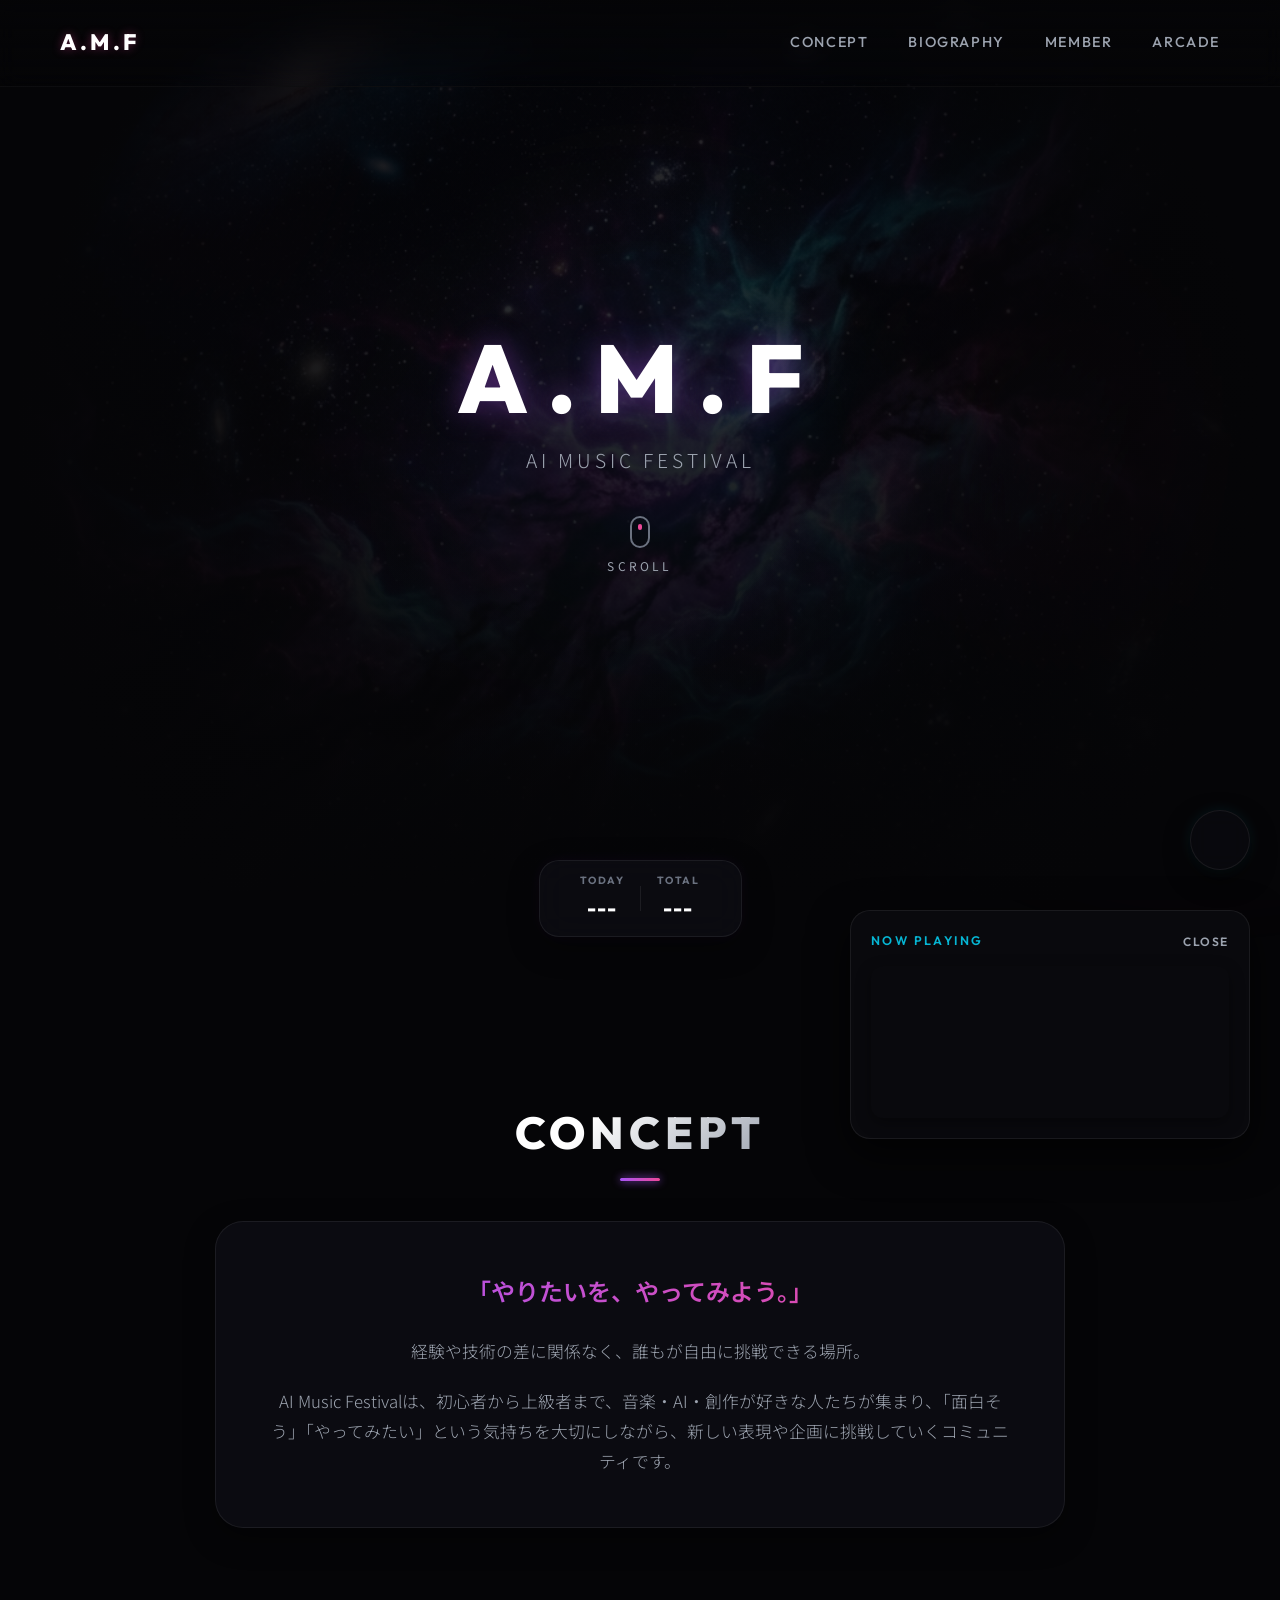
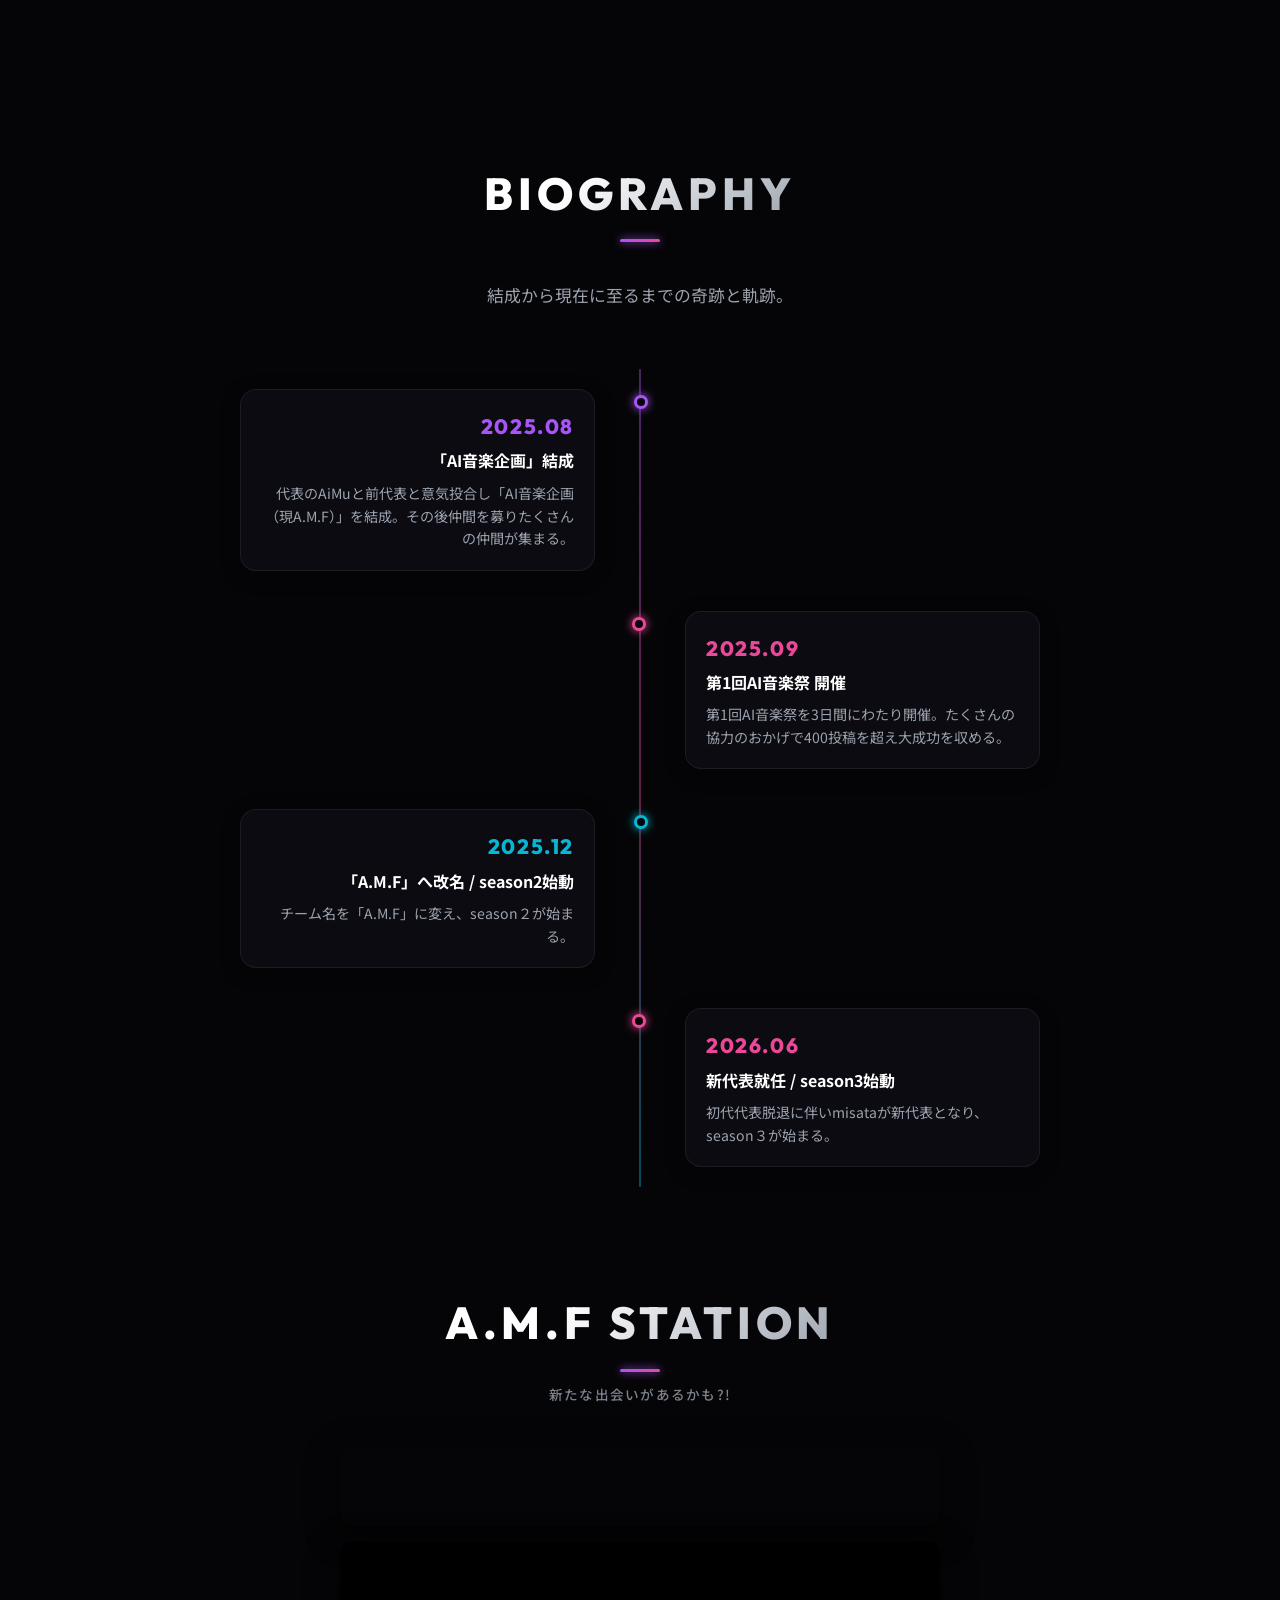
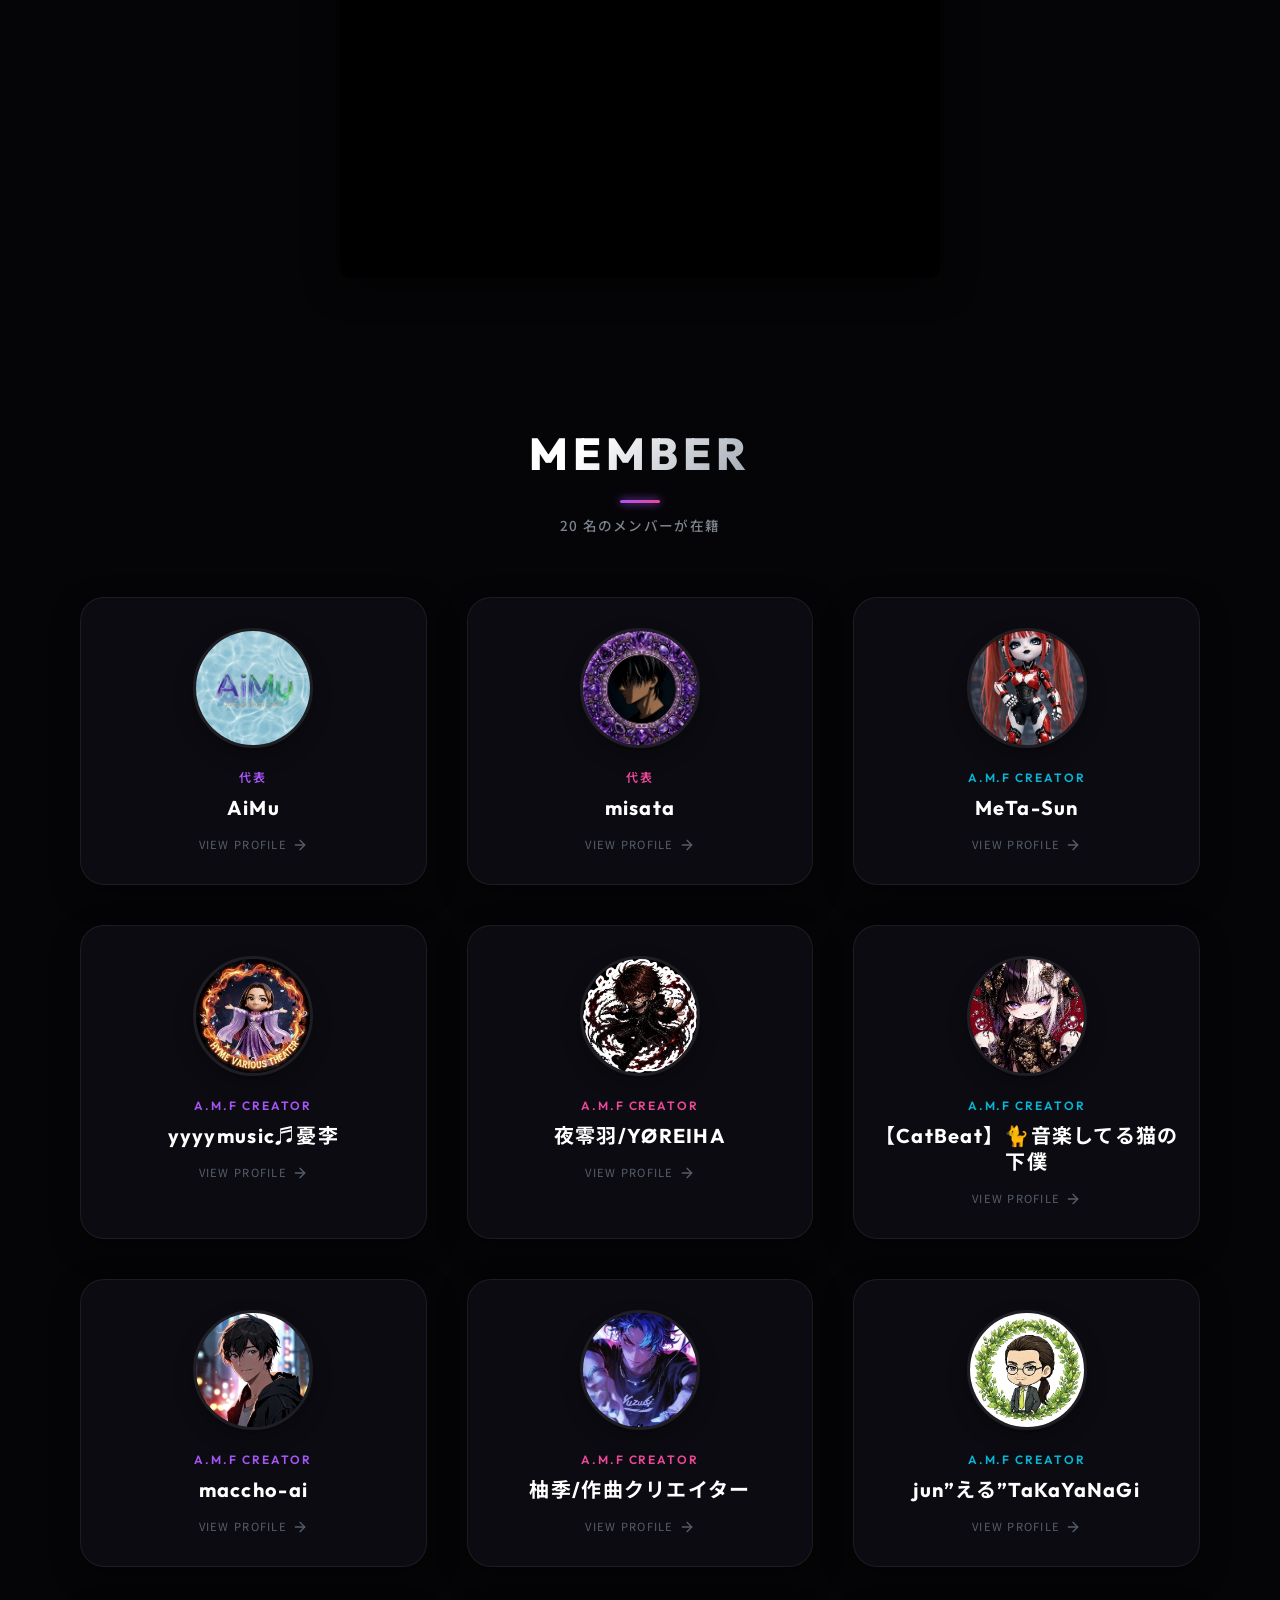
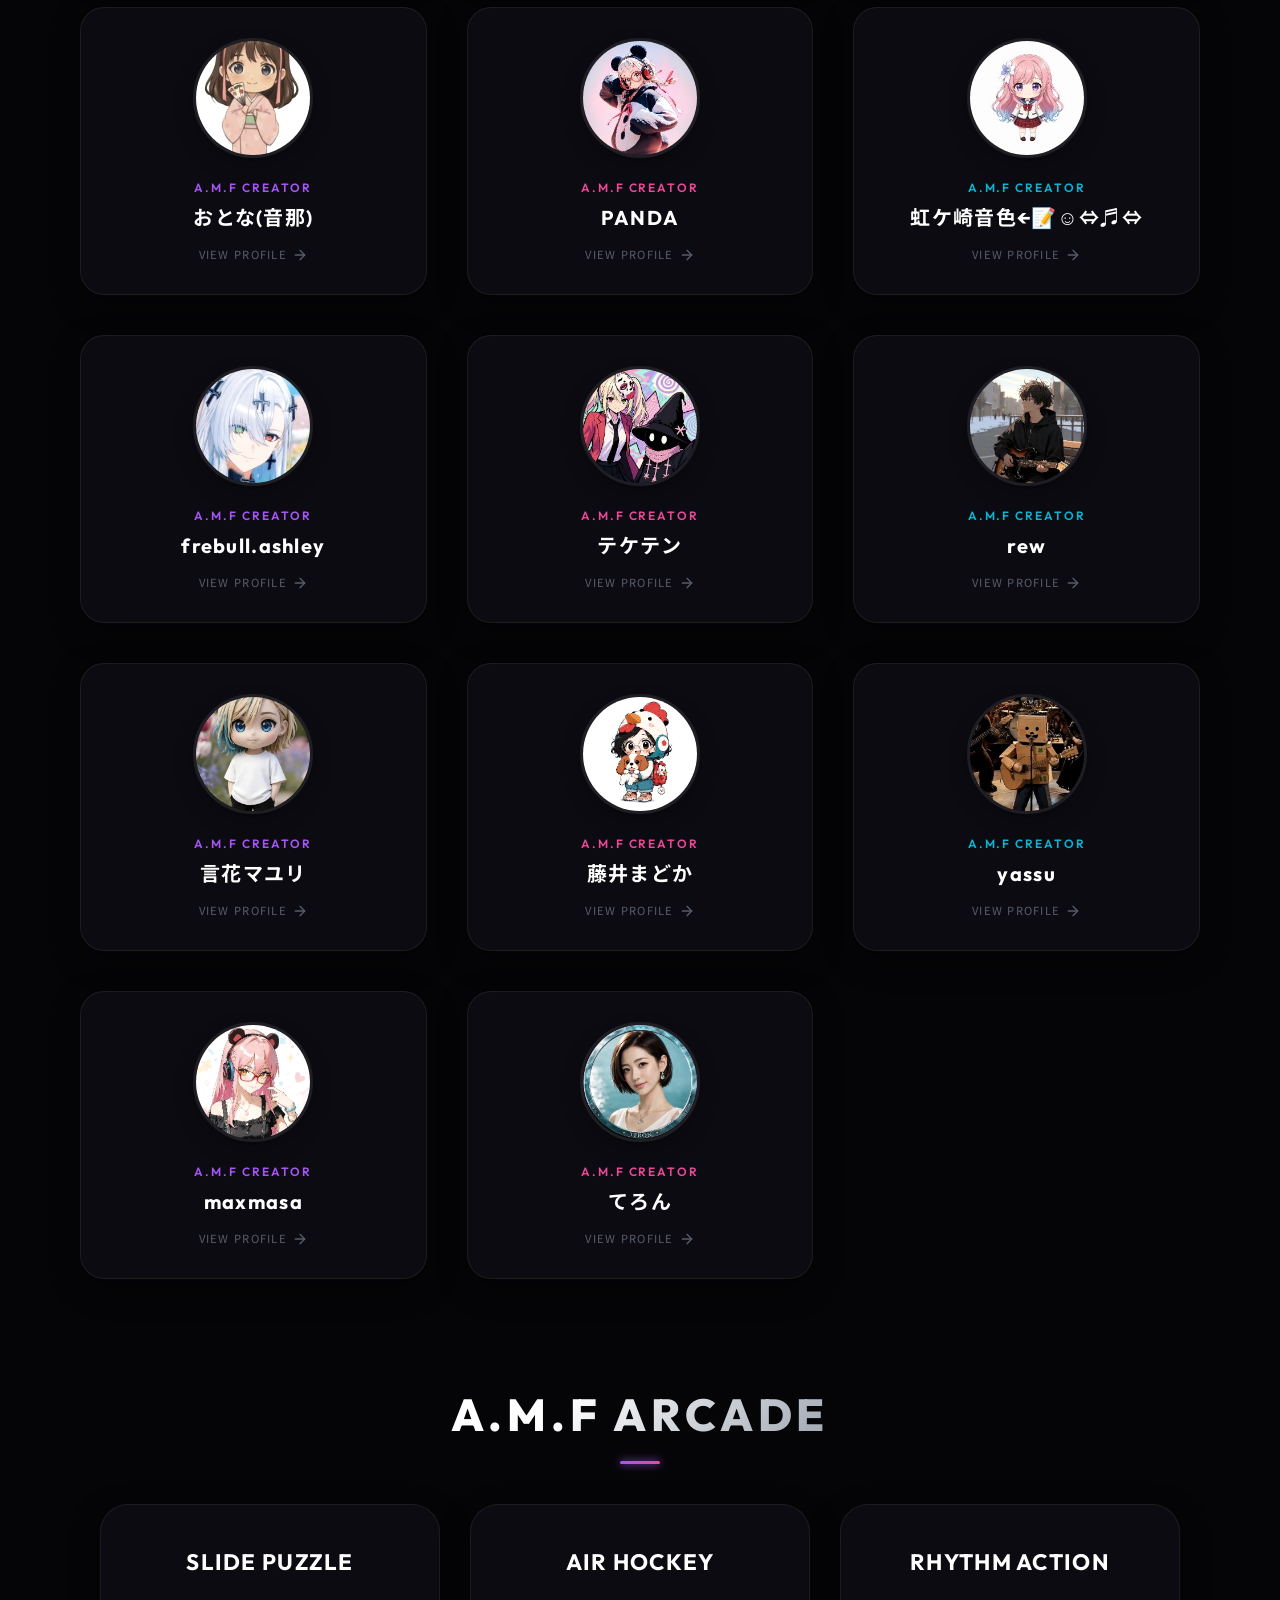
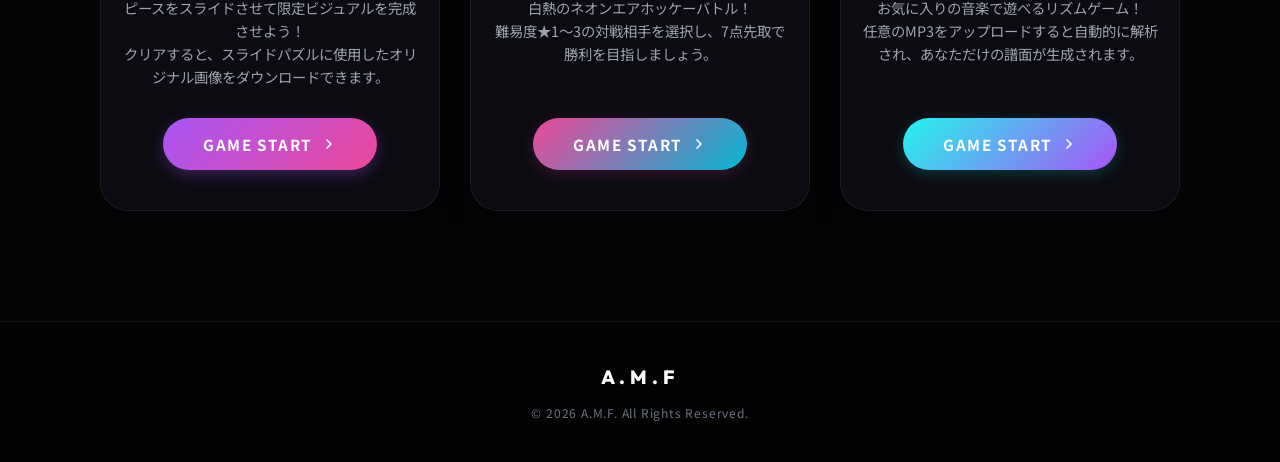
==== commit 0fed7718: "Update mobile navigation: bottom nav replaced with header hamburger menu and overlay" ====
--- a/index.html
+++ b/index.html
@@ -39,6 +39,11 @@
       <a href="#member" class="nav-link">Member</a>
       <a href="#arcade" class="nav-link">Arcade</a>
     </nav>
+    <button id="menu-toggle-btn" class="menu-toggle-btn" aria-label="Toggle Menu">
+      <span></span>
+      <span></span>
+      <span></span>
+    </button>
   </header>
 
   <!-- Main Content -->
@@ -231,44 +236,15 @@
     </div>
   </div>
 
-  <!-- Bottom Navigation Bar (Mobile Only) -->
-  <nav class="mobile-nav-bar">
-    <a href="#concept" class="mobile-nav-item" id="nav-item-concept">
-      <svg class="nav-icon" viewBox="0 0 24 24" width="20" height="20" stroke="currentColor" stroke-width="2" fill="none" stroke-linecap="round" stroke-linejoin="round">
-        <path d="M2 12s3-7 10-7 10 7 10 7-3 7-10 7-10-7-10-7Z"></path>
-        <circle cx="12" cy="12" r="3"></circle>
-      </svg>
-      <span>Concept</span>
-    </a>
-    <a href="#biography" class="mobile-nav-item" id="nav-item-biography">
-      <svg class="nav-icon" viewBox="0 0 24 24" width="20" height="20" stroke="currentColor" stroke-width="2" fill="none" stroke-linecap="round" stroke-linejoin="round">
-        <rect x="3" y="4" width="18" height="18" rx="2" ry="2"></rect>
-        <line x1="16" y1="2" x2="16" y2="6"></line>
-        <line x1="8" y1="2" x2="8" y2="6"></line>
-        <line x1="3" y1="10" x2="21" y2="10"></line>
-      </svg>
-      <span>Bio</span>
-    </a>
-    <a href="#member" class="mobile-nav-item" id="nav-item-member">
-      <svg class="nav-icon" viewBox="0 0 24 24" width="20" height="20" stroke="currentColor" stroke-width="2" fill="none" stroke-linecap="round" stroke-linejoin="round">
-        <path d="M17 21v-2a4 4 0 0 0-4-4H5a4 4 0 0 0-4 4v2"></path>
-        <circle cx="9" cy="7" r="4"></circle>
-        <path d="M23 21v-2a4 4 0 0 0-3-3.87"></path>
-        <path d="M16 3.13a4 4 0 0 1 0 7.75"></path>
-      </svg>
-      <span>Member</span>
-    </a>
-    <a href="#arcade" class="mobile-nav-item" id="nav-item-arcade">
-      <svg class="nav-icon" viewBox="0 0 24 24" width="20" height="20" stroke="currentColor" stroke-width="2" fill="none" stroke-linecap="round" stroke-linejoin="round">
-        <rect x="3" y="3" width="18" height="18" rx="2" ry="2"></rect>
-        <line x1="9" y1="3" x2="9" y2="21"></line>
-        <line x1="15" y1="3" x2="15" y2="21"></line>
-        <line x1="3" y1="9" x2="21" y2="9"></line>
-        <line x1="3" y1="15" x2="21" y2="15"></line>
-      </svg>
-      <span>Arcade</span>
-    </a>
-  </nav>
+  <!-- Mobile Navigation Overlay (Mobile Only) -->
+  <div id="mobile-menu-overlay" class="mobile-menu-overlay" aria-hidden="true">
+    <nav class="mobile-overlay-nav">
+      <a href="#concept" class="mobile-nav-link">Concept</a>
+      <a href="#biography" class="mobile-nav-link">Biography</a>
+      <a href="#member" class="mobile-nav-link">Member</a>
+      <a href="#arcade" class="mobile-nav-link">Arcade</a>
+    </nav>
+  </div>
 
   <!-- Sticky Bottom Sheet Spotify Player (Hidden/Toggleable) -->
   <div id="spotify-sticky-player" class="sticky-player-sheet">
--- a/style.css
+++ b/style.css
@@ -209,7 +209,7 @@
 
 /* Main Sections Layout */
 .content-wrapper {
-  padding-bottom: calc(var(--mobile-nav-height) + 20px);
+  padding-bottom: 0;
 }
 
 .section-container {
@@ -693,7 +693,7 @@
   left: 0;
   width: 100vw;
   height: 100vh;
-  z-index: 2000;
+  z-index: 3000;
   display: flex;
   justify-content: center;
   align-items: center;
@@ -969,99 +969,125 @@
 }
 
 
-/* 5. Bottom Navigation Bar (Mobile Only) */
-.mobile-nav-bar {
+/* 5. Hamburger Menu Toggle Button */
+.menu-toggle-btn {
+  display: flex;
+  flex-direction: column;
+  justify-content: space-between;
+  width: 26px;
+  height: 18px;
+  background: transparent;
+  border: none;
+  cursor: pointer;
+  padding: 0;
+  z-index: 2500; /* Must be above the mobile overlay menu */
+  position: relative;
+  transition: var(--transition-smooth);
+}
+
+.menu-toggle-btn span {
+  width: 100%;
+  height: 2px;
+  background-color: #fff;
+  transition: all 0.3s cubic-bezier(0.16, 1, 0.3, 1);
+  border-radius: 2px;
+  position: absolute;
+  left: 0;
+}
+
+.menu-toggle-btn span:nth-child(1) { top: 0px; }
+.menu-toggle-btn span:nth-child(2) { top: 8px; }
+.menu-toggle-btn span:nth-child(3) { top: 16px; }
+
+/* Hamburger Button Hover Effect */
+.menu-toggle-btn:hover span {
+  background-color: var(--color-primary);
+}
+
+/* Open/Close Animation State */
+.menu-toggle-btn.open span:nth-child(1) {
+  transform: translateY(8px) rotate(45deg);
+  background-color: var(--color-secondary);
+}
+
+.menu-toggle-btn.open span:nth-child(2) {
+  opacity: 0;
+  transform: scale(0);
+}
+
+.menu-toggle-btn.open span:nth-child(3) {
+  transform: translateY(-8px) rotate(-45deg);
+  background-color: var(--color-secondary);
+}
+
+/* Hide toggle button on desktop view */
+@media (min-width: 768px) {
+  .menu-toggle-btn {
+    display: none;
+  }
+}
+
+/* 5.5 Mobile Menu Overlay (Mobile Only) */
+.mobile-menu-overlay {
   position: fixed;
-  bottom: 20px;
-  left: 50%;
-  transform: translateX(-50%);
-  width: 90%;
-  max-width: 450px;
-  height: var(--mobile-nav-height);
-  background: rgba(10, 10, 15, 0.75);
-  backdrop-filter: blur(20px);
-  border: 1px solid var(--color-border);
-  border-radius: 50px;
-  display: flex;
-  justify-content: space-around;
-  align-items: center;
-  z-index: 1500;
-  padding: 0 10px;
-  box-shadow: 0 15px 35px rgba(0, 0, 0, 0.6), 0 0 20px rgba(168, 85, 247, 0.08);
-}
-
-.mobile-nav-item {
+  top: 0;
+  left: 0;
+  width: 100vw;
+  height: 100vh;
+  background: rgba(5, 5, 7, 0.88); /* Darkened semi-transparent overlay */
+  backdrop-filter: blur(20px); /* Glassmorphism aesthetic */
+  -webkit-backdrop-filter: blur(20px);
+  z-index: 2000; /* Above regular elements, below active modal but covers body */
+  display: flex;
+  justify-content: center;
+  align-items: center;
+  opacity: 0;
+  pointer-events: none;
+  transition: opacity 0.5s cubic-bezier(0.16, 1, 0.3, 1);
+}
+
+.mobile-menu-overlay.open {
+  opacity: 1;
+  pointer-events: auto;
+}
+
+.mobile-overlay-nav {
   display: flex;
   flex-direction: column;
   align-items: center;
-  justify-content: center;
-  background: none;
-  border: none;
+  gap: 35px;
+}
+
+.mobile-nav-link {
+  font-family: var(--font-display);
+  font-size: 2.2rem;
+  font-weight: 800;
+  letter-spacing: 0.2rem;
   color: var(--color-text-secondary);
-  font-size: 0.65rem;
-  font-weight: 500;
-  letter-spacing: 0.05rem;
   text-decoration: none;
-  cursor: pointer;
-  transition: var(--transition-fast);
-  padding: 5px 10px;
-  border-radius: 20px;
-}
-
-.mobile-nav-item:hover,
-.mobile-nav-item.active {
-  color: #fff;
-}
-
-.nav-icon {
-  margin-bottom: 4px;
+  text-transform: uppercase;
   transition: var(--transition-bounce);
-}
-
-.mobile-nav-item:hover .nav-icon,
-.mobile-nav-item.active .nav-icon {
-  transform: translateY(-2px);
-  stroke: var(--color-secondary);
-}
-
-/* Audio Wave Animation Icon in Navigation */
-.music-wave-icon {
-  width: 20px;
-  height: 20px;
-  display: flex;
-  align-items: flex-end;
-  justify-content: space-between;
-  margin-bottom: 4px;
-  padding: 2px 0;
-}
-
-.music-wave-icon span {
-  width: 3px;
-  height: 4px;
-  background-color: var(--color-text-secondary);
-  border-radius: 2px;
-  transition: var(--transition-fast);
-}
-
-.mobile-nav-item:hover .music-wave-icon span,
-.mobile-nav-item.active .music-wave-icon span {
-  background-color: var(--color-accent);
-}
-
-/* Wave Playing Animation */
-.sticky-player-sheet.open ~ .mobile-nav-bar #nav-item-spotify-toggle .music-wave-icon span {
-  background-color: var(--color-accent);
-  animation: bounceWave 0.8s ease infinite alternate;
-}
-
-.sticky-player-sheet.open ~ .mobile-nav-bar #nav-item-spotify-toggle .music-wave-icon span:nth-child(1) { animation-delay: 0.1s; }
-.sticky-player-sheet.open ~ .mobile-nav-bar #nav-item-spotify-toggle .music-wave-icon span:nth-child(2) { animation-delay: 0.3s; }
-.sticky-player-sheet.open ~ .mobile-nav-bar #nav-item-spotify-toggle .music-wave-icon span:nth-child(3) { animation-delay: 0.0s; }
-.sticky-player-sheet.open ~ .mobile-nav-bar #nav-item-spotify-toggle .music-wave-icon span:nth-child(4) { animation-delay: 0.2s; }
-
-@keyframes bounceWave {
-  0% { height: 4px; }
-  100% { height: 16px; }
+  transform: translateY(30px);
+  opacity: 0;
+}
+
+.mobile-menu-overlay.open .mobile-nav-link {
+  transform: translateY(0);
+  opacity: 1;
+  transition: transform 0.5s cubic-bezier(0.34, 1.56, 0.64, 1), opacity 0.5s ease;
+}
+
+/* Staggered Delay for Mobile Nav Links when Menu opens */
+.mobile-menu-overlay.open .mobile-nav-link:nth-child(1) { transition-delay: 0.1s; }
+.mobile-menu-overlay.open .mobile-nav-link:nth-child(2) { transition-delay: 0.2s; }
+.mobile-menu-overlay.open .mobile-nav-link:nth-child(3) { transition-delay: 0.3s; }
+.mobile-menu-overlay.open .mobile-nav-link:nth-child(4) { transition-delay: 0.4s; }
+
+.mobile-nav-link:hover,
+.mobile-nav-link.active {
+  color: #fff;
+  transform: scale(1.1);
+  text-shadow: 0 0 25px var(--color-primary), 0 0 10px var(--color-secondary);
 }
 
 
@@ -1441,10 +1467,10 @@
   transform: scale(0.8) !important;
 }
 
-body.modal-open .mobile-nav-bar {
+body.modal-open .menu-toggle-btn {
   opacity: 0 !important;
   pointer-events: none !important;
-  transform: translate(-50%, 50px) !important;
+  transform: scale(0.8) !important;
 }
 
 /* ==========================================================================
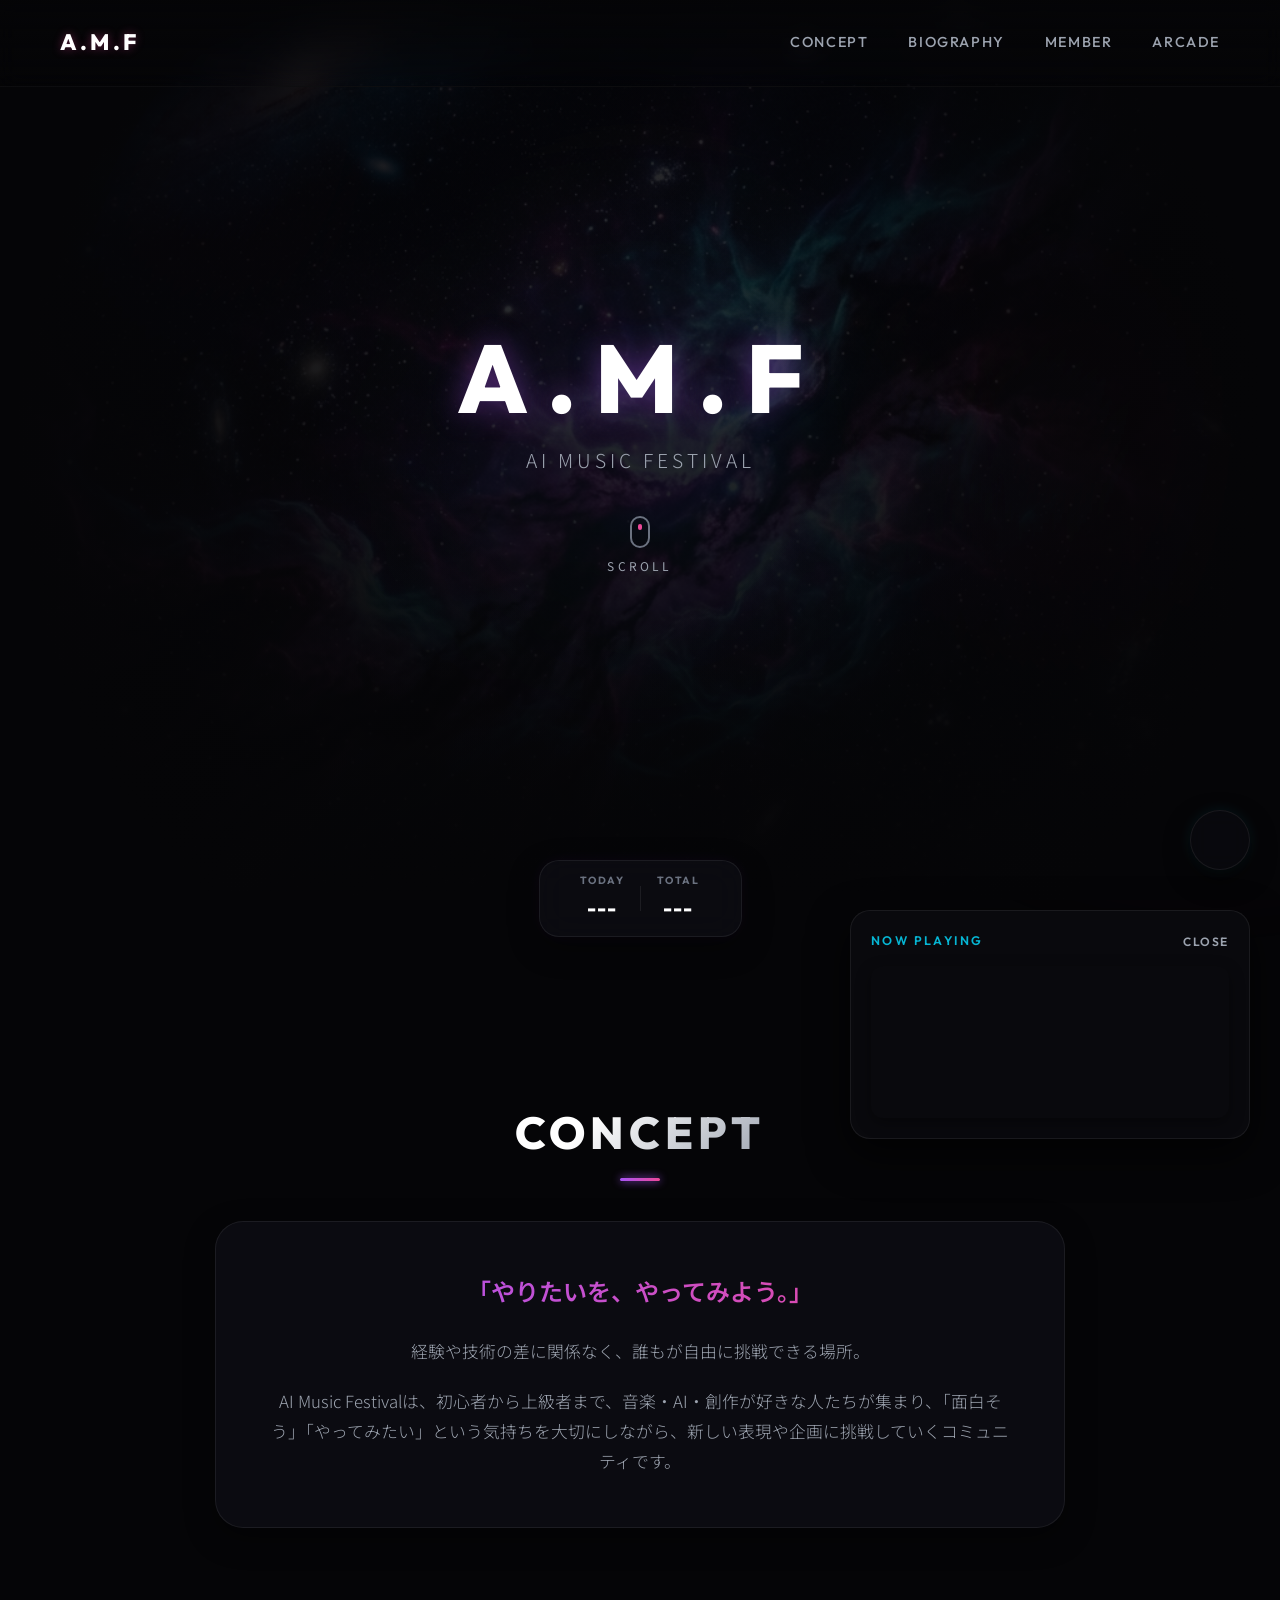
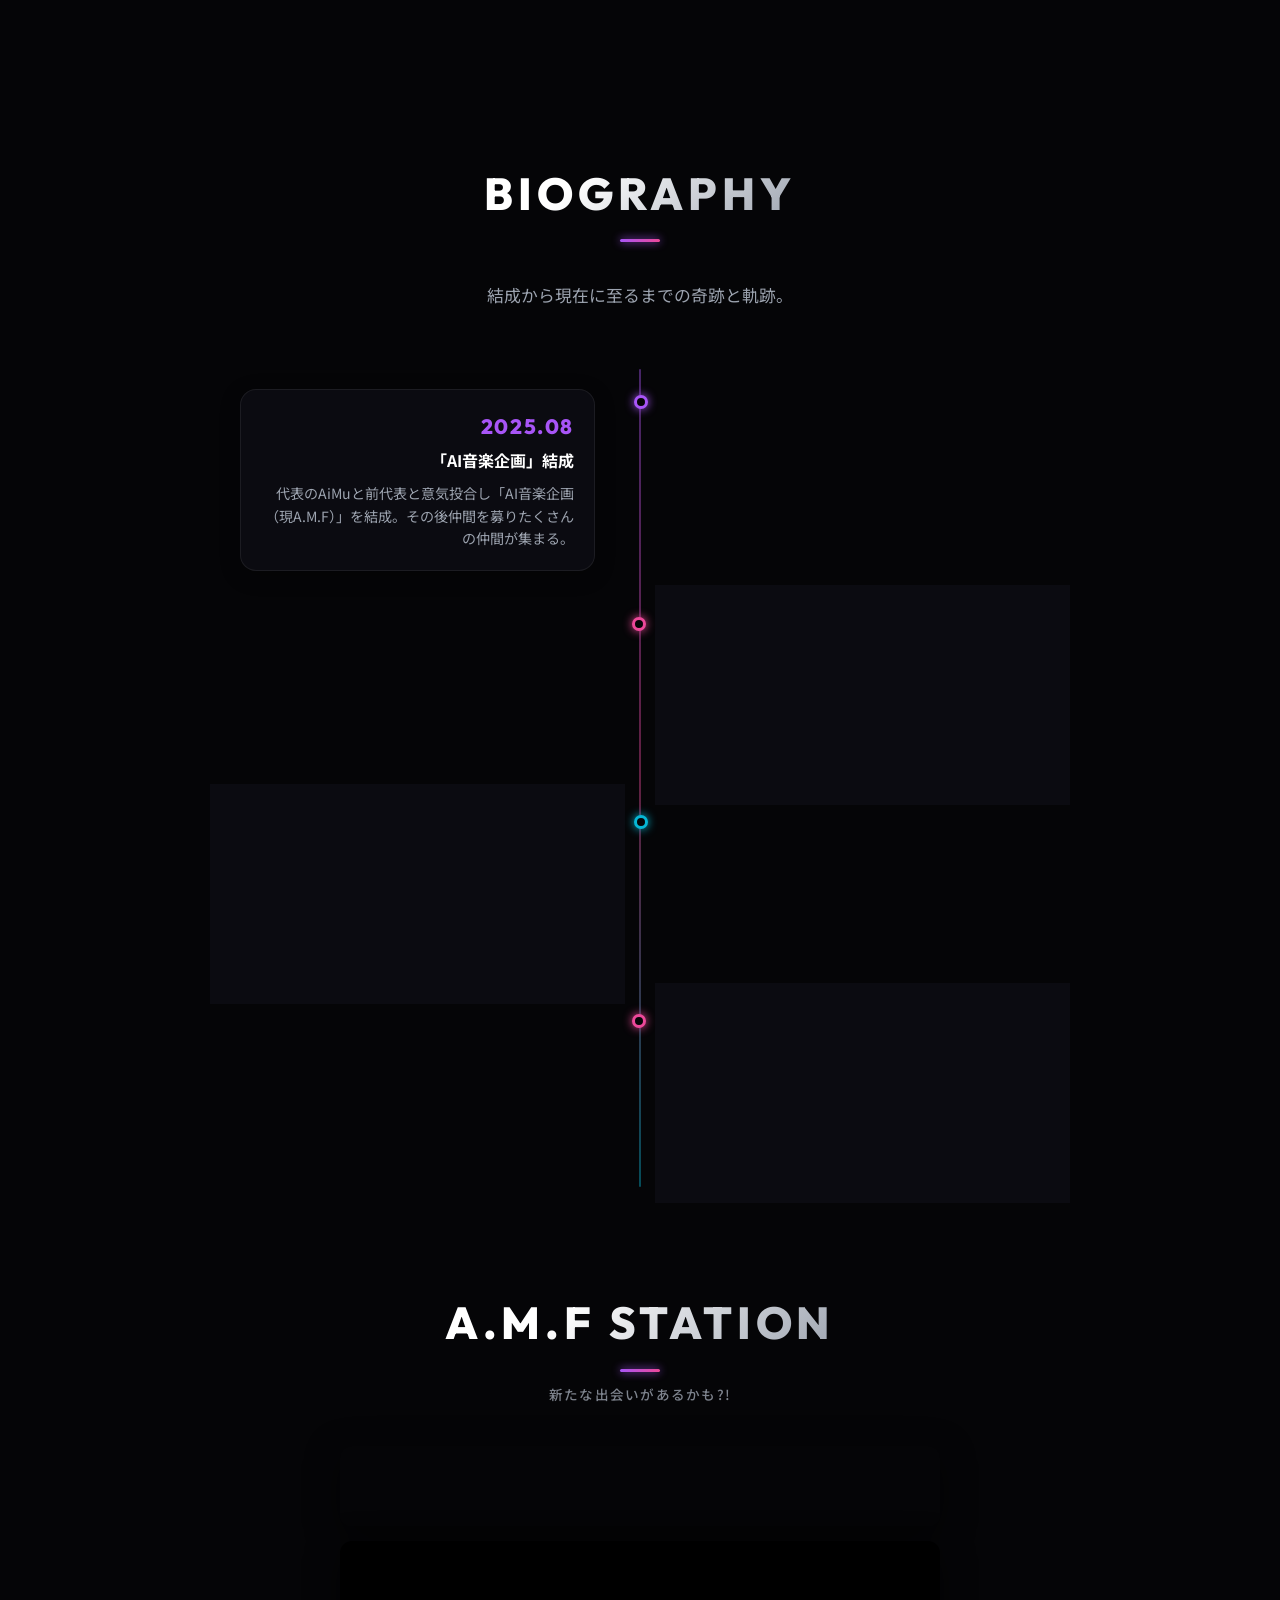
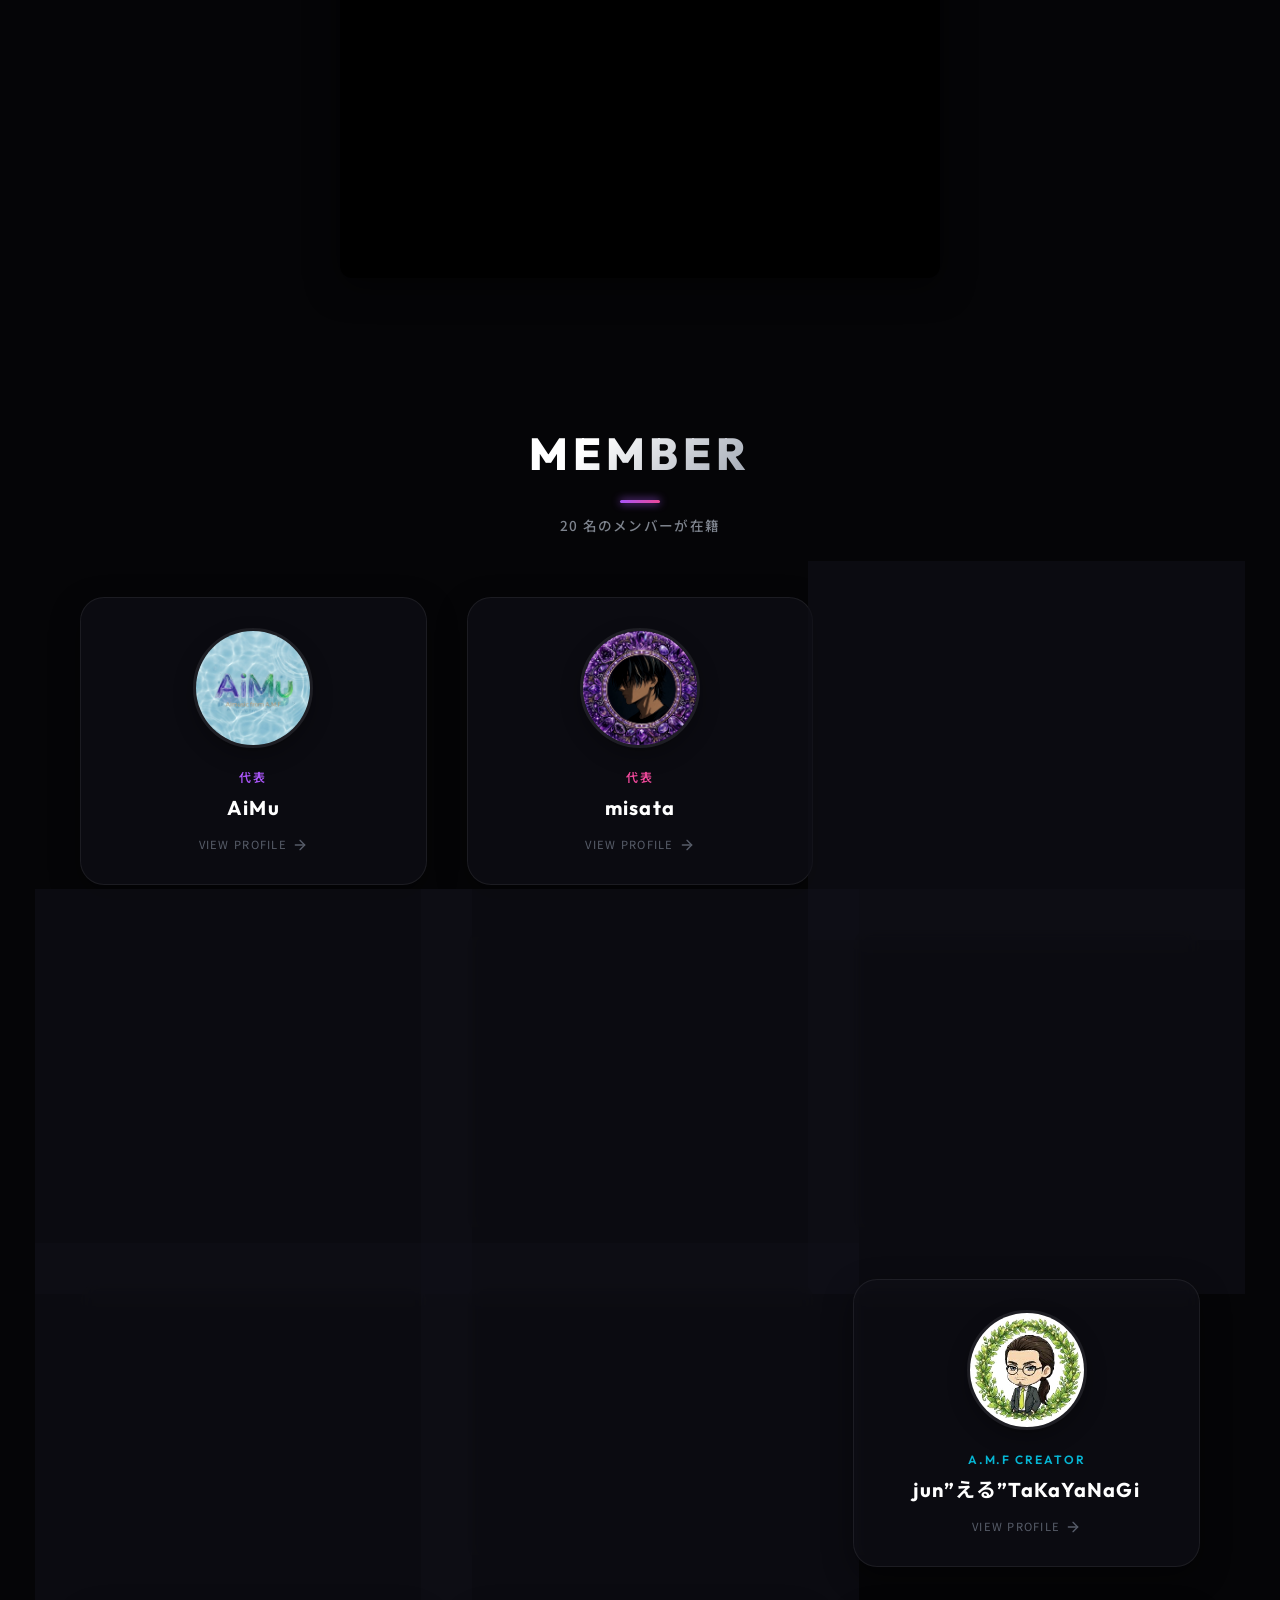
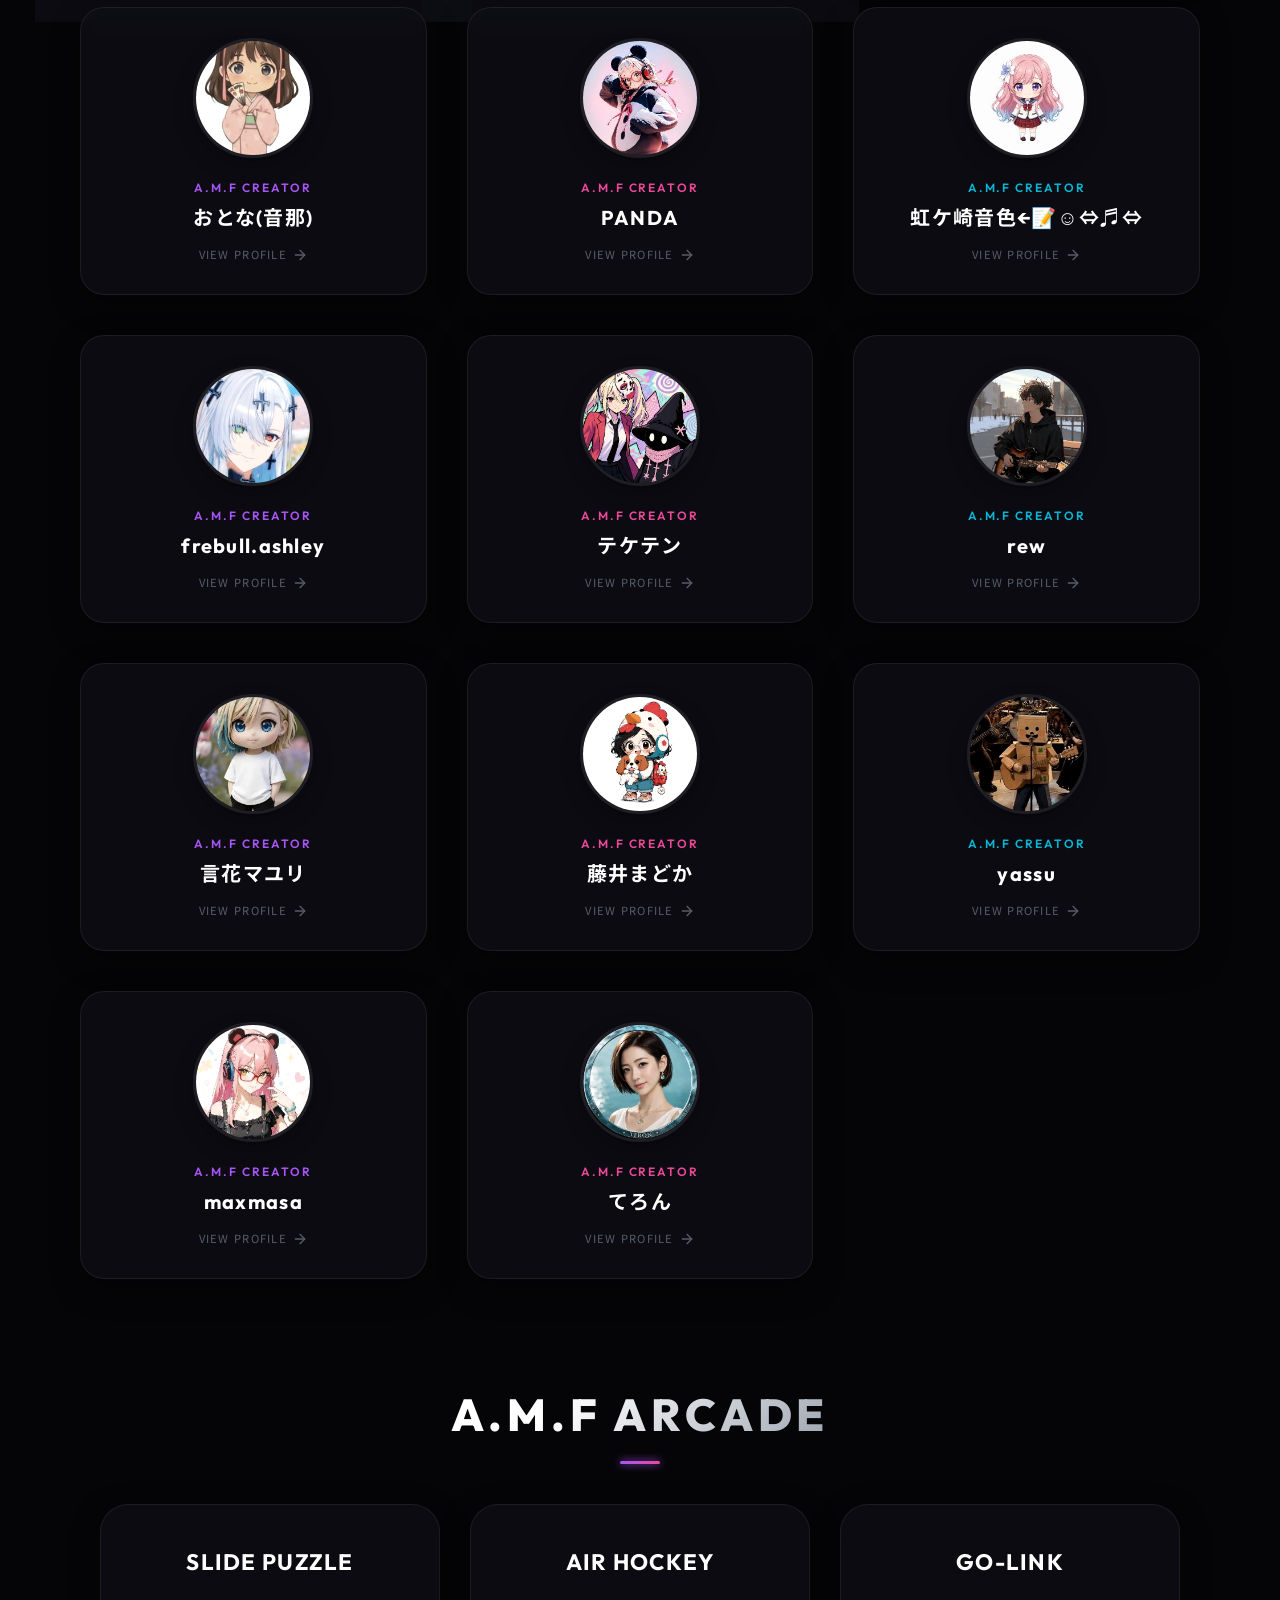
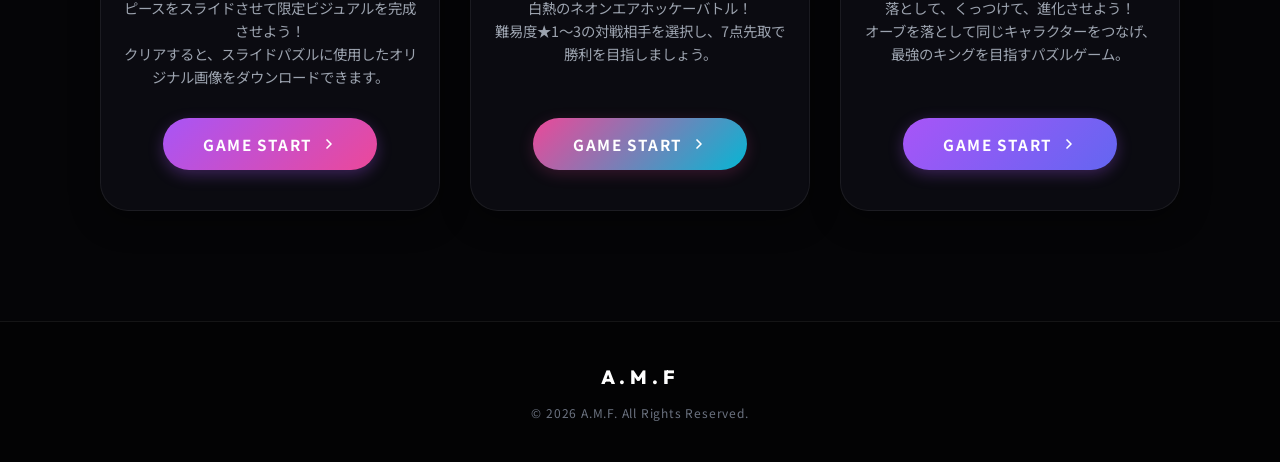
==== commit 4359326b: "feat: ARCADEページにGO-LINKを追加、音ゲーリンクを削除" ====
--- a/index.html
+++ b/index.html
@@ -184,16 +184,16 @@
           </a>
         </div>
 
-        <!-- Rhythm Action Card -->
+        <!-- GO-LINK Card -->
         <div class="concept-content-box" style="text-align: center; padding: 40px 20px; display: flex; flex-direction: column; justify-content: space-between; align-items: center; min-height: 260px;">
           <div>
-            <h3 style="font-family: var(--font-display); font-size: 1.4rem; font-weight: 700; color: #fff; margin-bottom: 15px; letter-spacing: 0.08rem;">RHYTHM ACTION</h3>
+            <h3 style="font-family: var(--font-display); font-size: 1.4rem; font-weight: 700; color: #fff; margin-bottom: 15px; letter-spacing: 0.08rem;">GO-LINK</h3>
             <p style="color: var(--color-text-secondary); font-size: 0.9rem; margin-bottom: 30px; line-height: 1.6;">
-              お気に入りの音楽で遊べるリズムゲーム！<br>
-              任意のMP3をアップロードすると自動的に解析され、あなただけの譜面が生成されます。
+              落として、くっつけて、進化させよう！<br>
+              オーブを落として同じキャラクターをつなげ、最強のキングを目指すパズルゲーム。
             </p>
           </div>
-          <a href="rhythm.html" class="arcade-start-btn" target="_blank" style="background: linear-gradient(135deg, #25f4ee, var(--color-primary)); box-shadow: 0 4px 15px rgba(37, 244, 238, 0.2);">
+          <a href="https://go-link-31382.web.app/" class="arcade-start-btn" target="_blank" style="background: linear-gradient(135deg, #a855f7, #6366f1); box-shadow: 0 4px 15px rgba(168, 85, 247, 0.3);">
             GAME START
             <svg viewBox="0 0 24 24" width="16" height="16" stroke="currentColor" stroke-width="2.5" fill="none" stroke-linecap="round" stroke-linejoin="round">
               <polyline points="9 18 15 12 9 6"></polyline>
--- a/style.css
+++ b/style.css
@@ -1034,16 +1034,32 @@
   left: 0;
   width: 100vw;
   height: 100vh;
-  background: rgba(5, 5, 7, 0.88); /* Darkened semi-transparent overlay */
-  backdrop-filter: blur(20px); /* Glassmorphism aesthetic */
-  -webkit-backdrop-filter: blur(20px);
   z-index: 2000; /* Above regular elements, below active modal but covers body */
   display: flex;
-  justify-content: center;
+  justify-content: flex-end; /* Align overlay content to the right */
   align-items: center;
   opacity: 0;
   pointer-events: none;
+  background: rgba(0, 0, 0, 0); /* Invisible background for full-screen click interception */
   transition: opacity 0.5s cubic-bezier(0.16, 1, 0.3, 1);
+}
+
+.mobile-menu-overlay::before {
+  content: '';
+  position: absolute;
+  top: 0;
+  left: 0;
+  width: 100%;
+  height: 100%;
+  /* Right side is dark, fades to fully transparent on the left */
+  background: linear-gradient(to left, rgba(5, 5, 7, 0.98) 0%, rgba(5, 5, 7, 0.85) 45%, rgba(5, 5, 7, 0) 100%);
+  /* Apply glassmorphism blur over the entire screen, but mask it so it fades on the left */
+  backdrop-filter: blur(20px);
+  -webkit-backdrop-filter: blur(20px);
+  -webkit-mask-image: linear-gradient(to left, rgba(0, 0, 0, 1) 0%, rgba(0, 0, 0, 0.8) 50%, rgba(0, 0, 0, 0) 100%);
+  mask-image: linear-gradient(to left, rgba(0, 0, 0, 1) 0%, rgba(0, 0, 0, 0.8) 50%, rgba(0, 0, 0, 0) 100%);
+  pointer-events: none;
+  z-index: -1;
 }
 
 .mobile-menu-overlay.open {
@@ -1054,8 +1070,10 @@
 .mobile-overlay-nav {
   display: flex;
   flex-direction: column;
-  align-items: center;
+  align-items: flex-end; /* Align links to the right */
   gap: 35px;
+  width: 100%;
+  padding-right: 50px; /* Spacing from the right edge */
 }
 
 .mobile-nav-link {
@@ -1069,6 +1087,8 @@
   transition: var(--transition-bounce);
   transform: translateY(30px);
   opacity: 0;
+  text-align: right;
+  transform-origin: right center; /* Pin scale animation origin to the right */
 }
 
 .mobile-menu-overlay.open .mobile-nav-link {
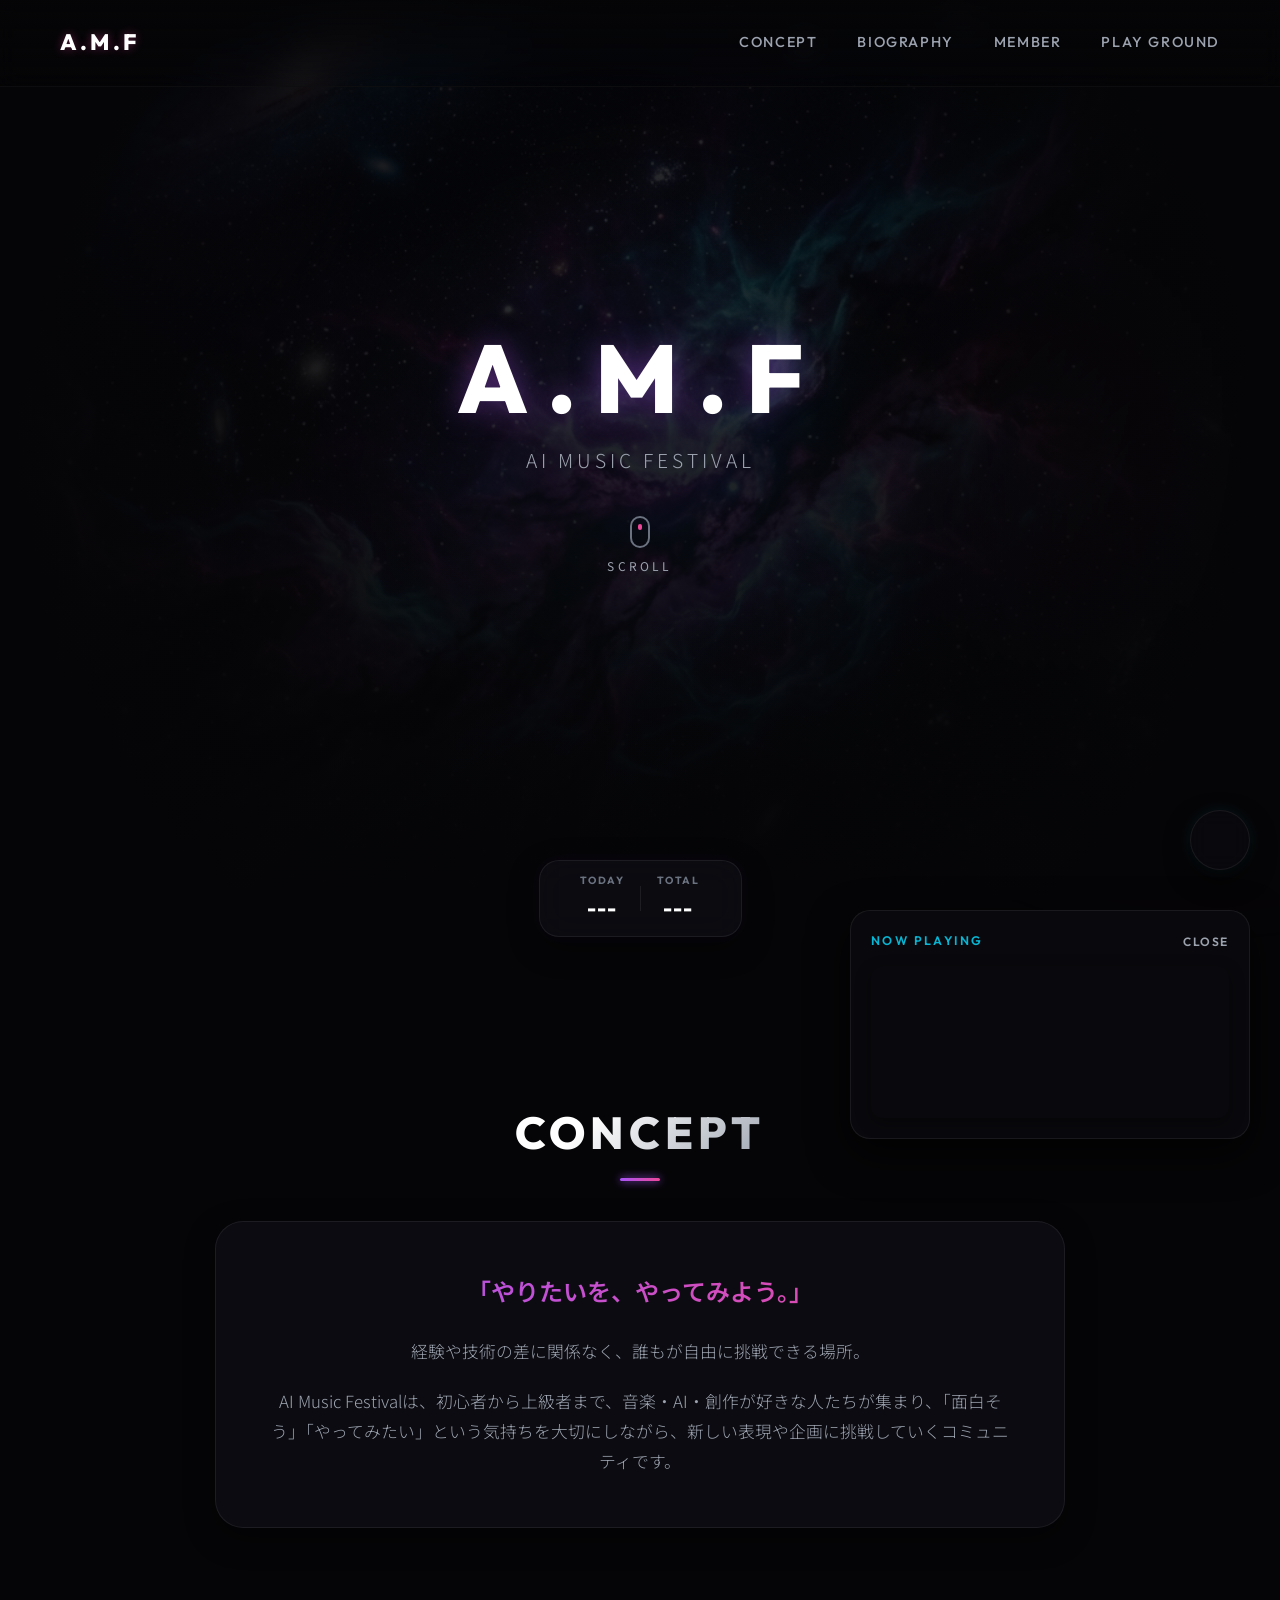
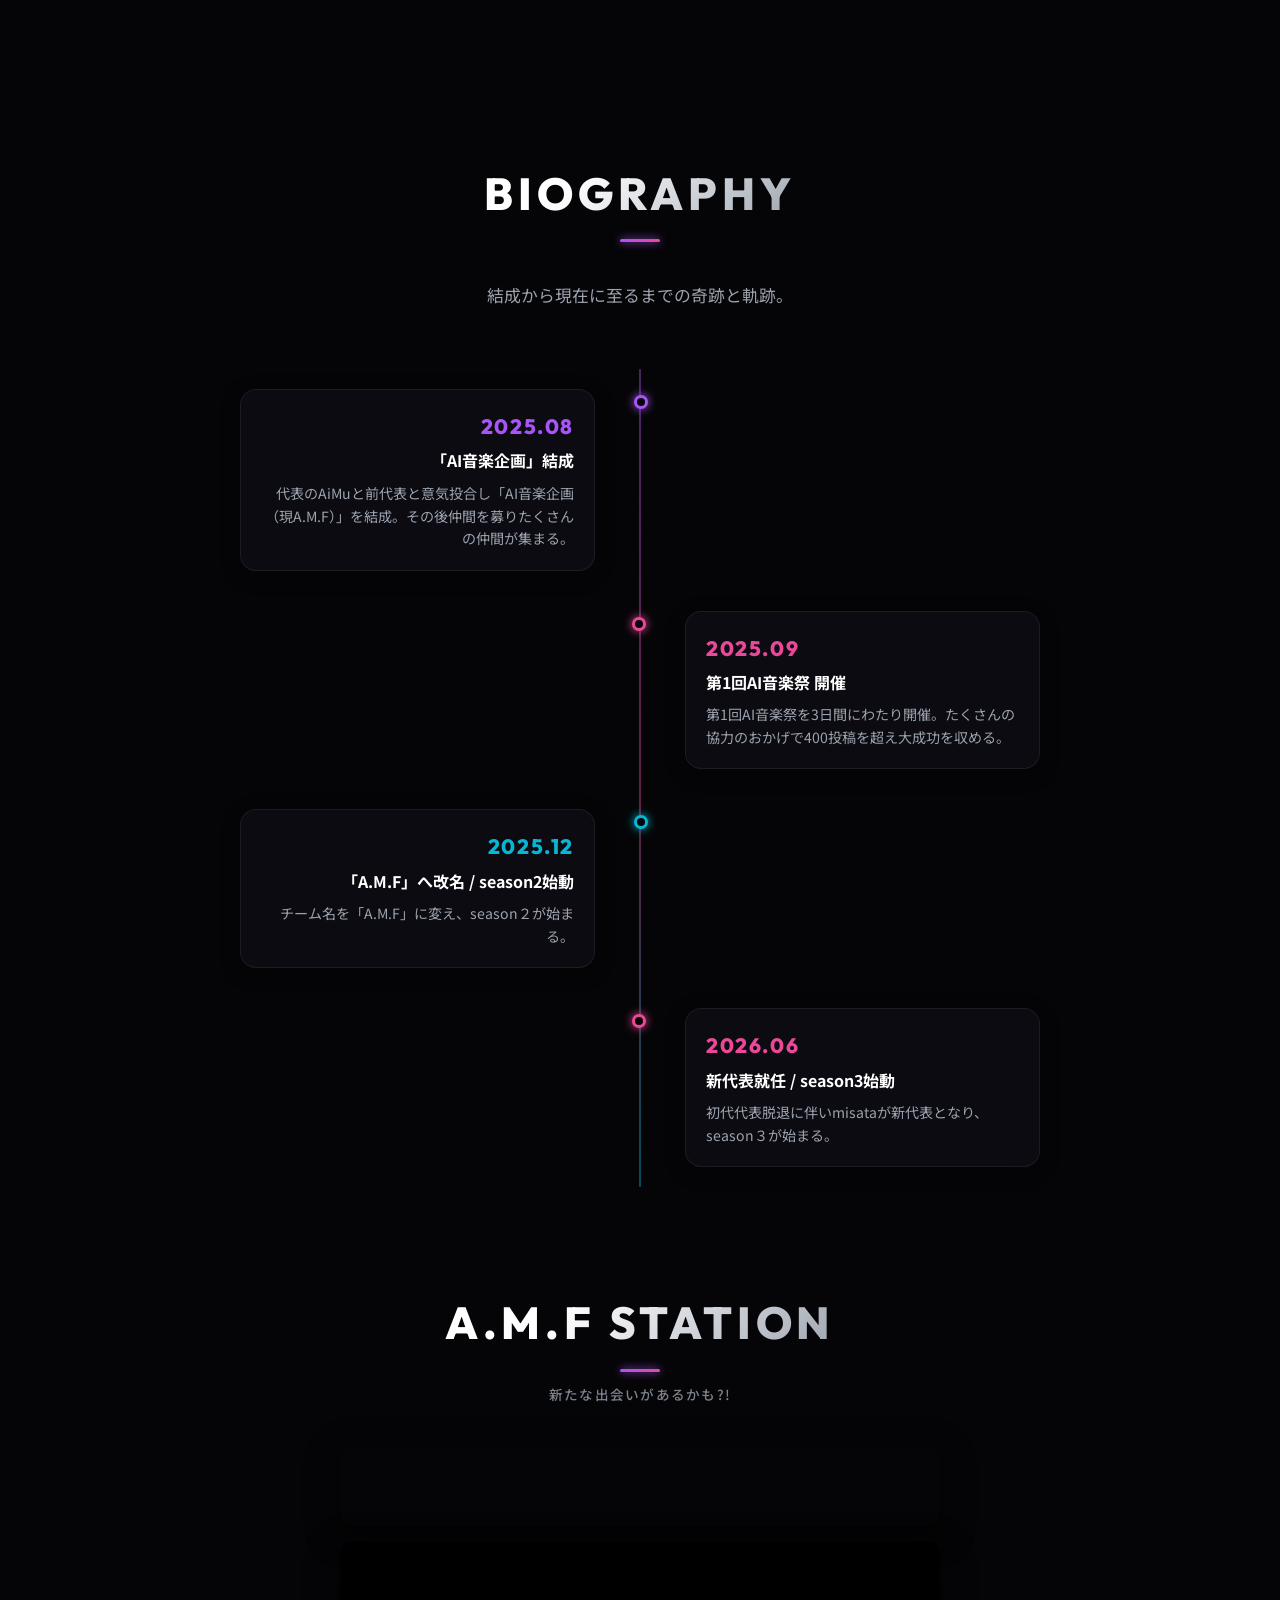
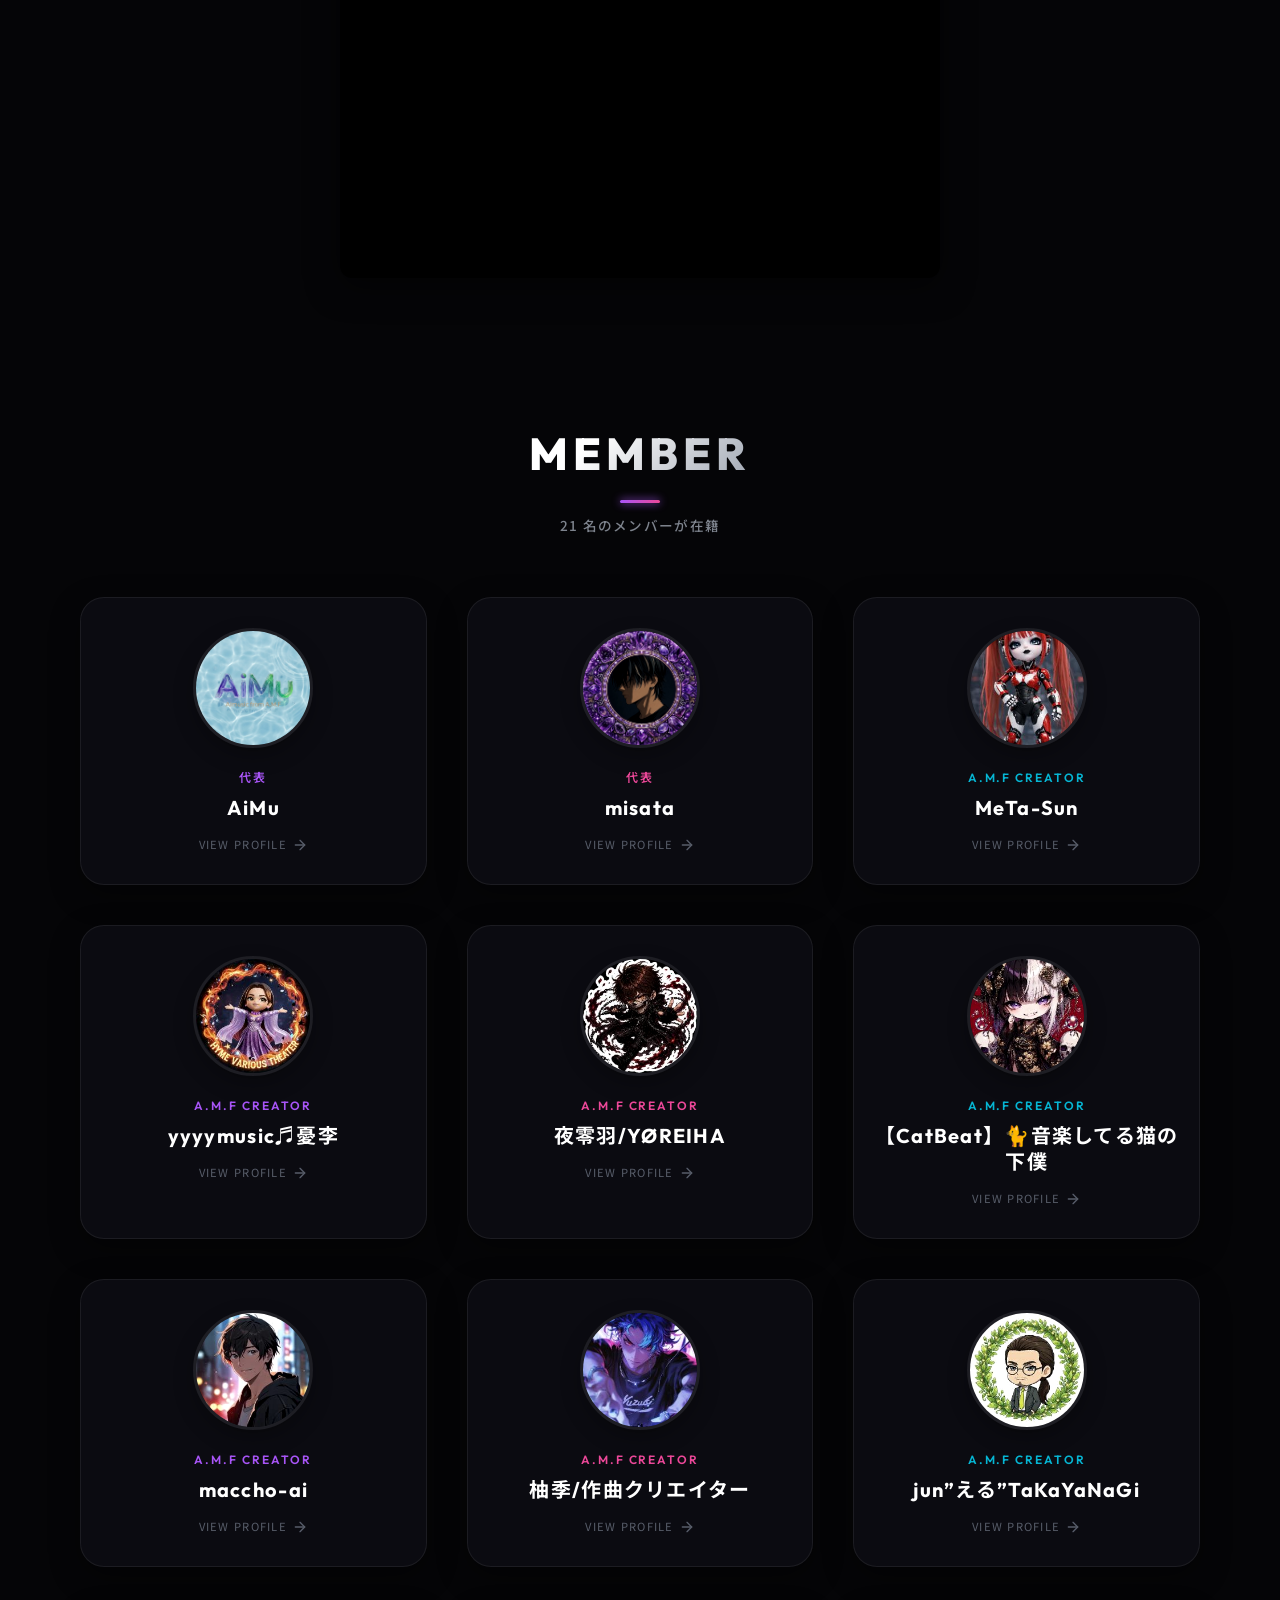
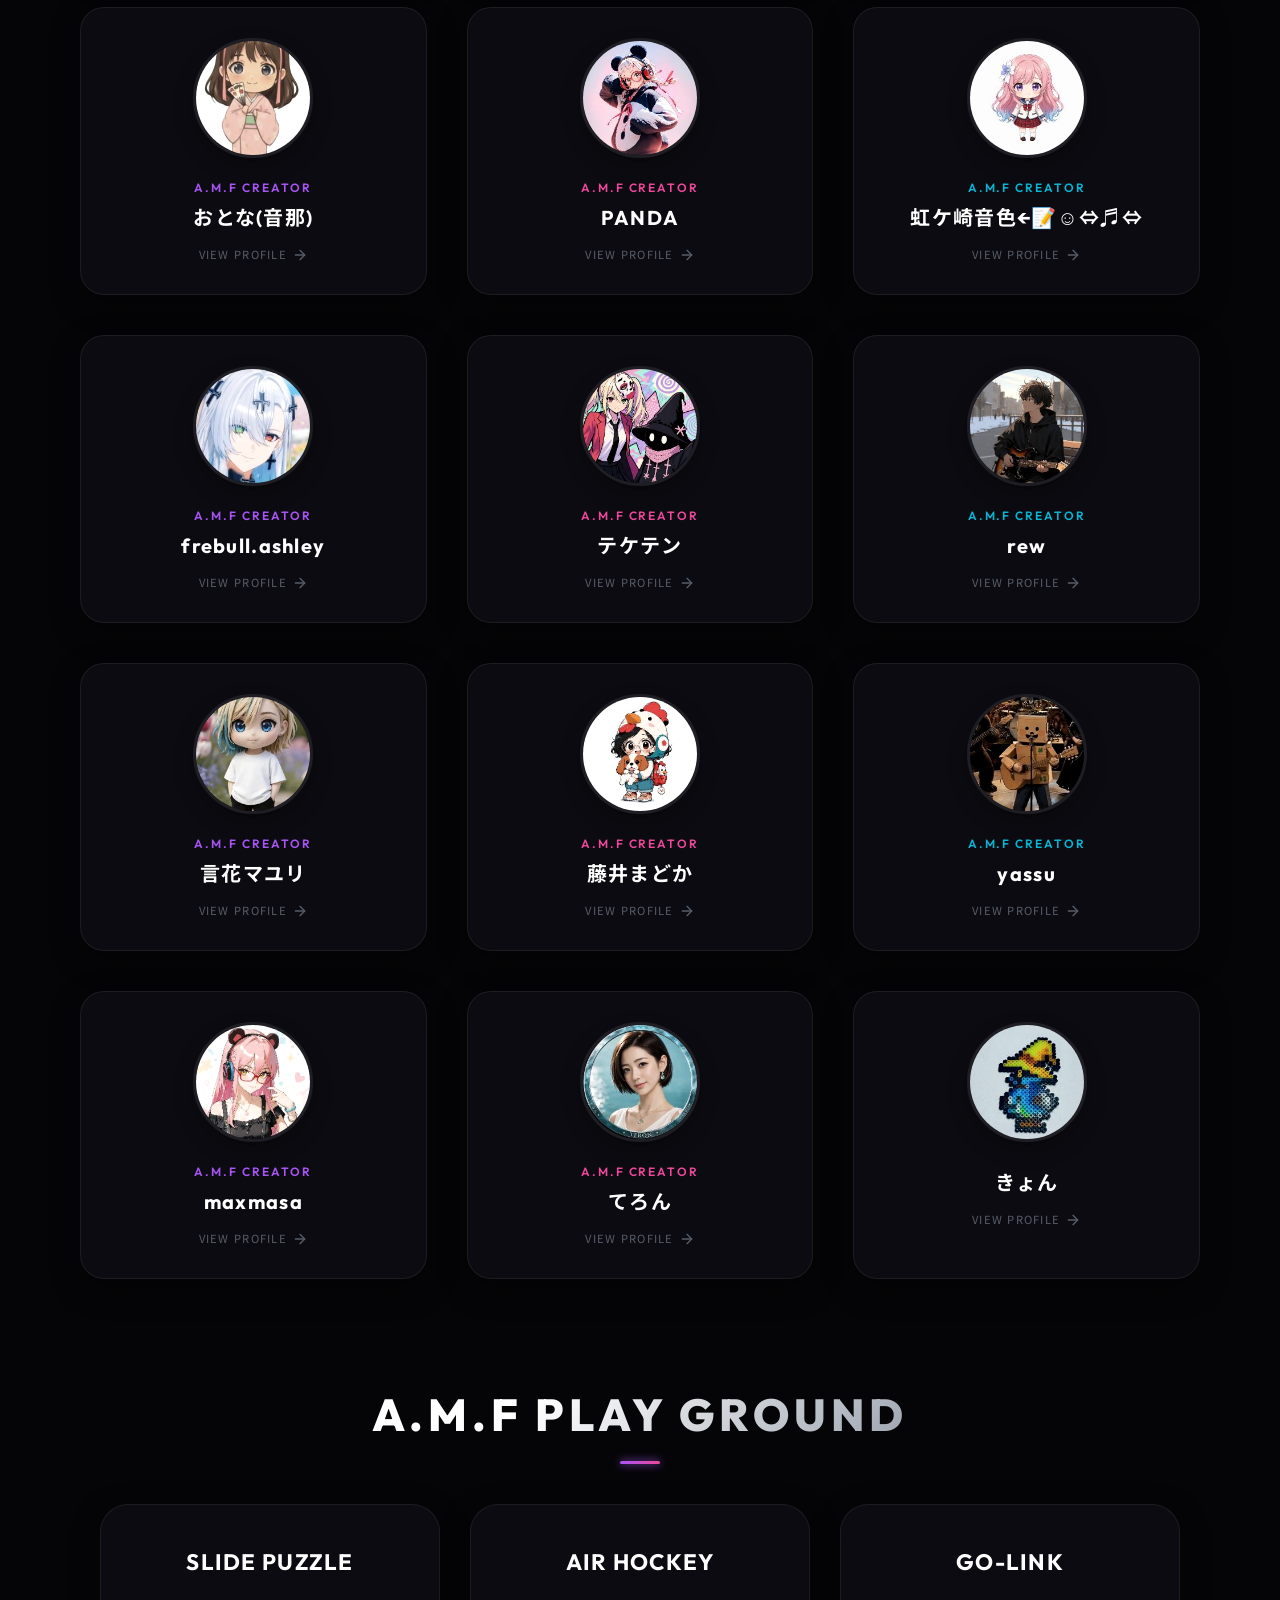
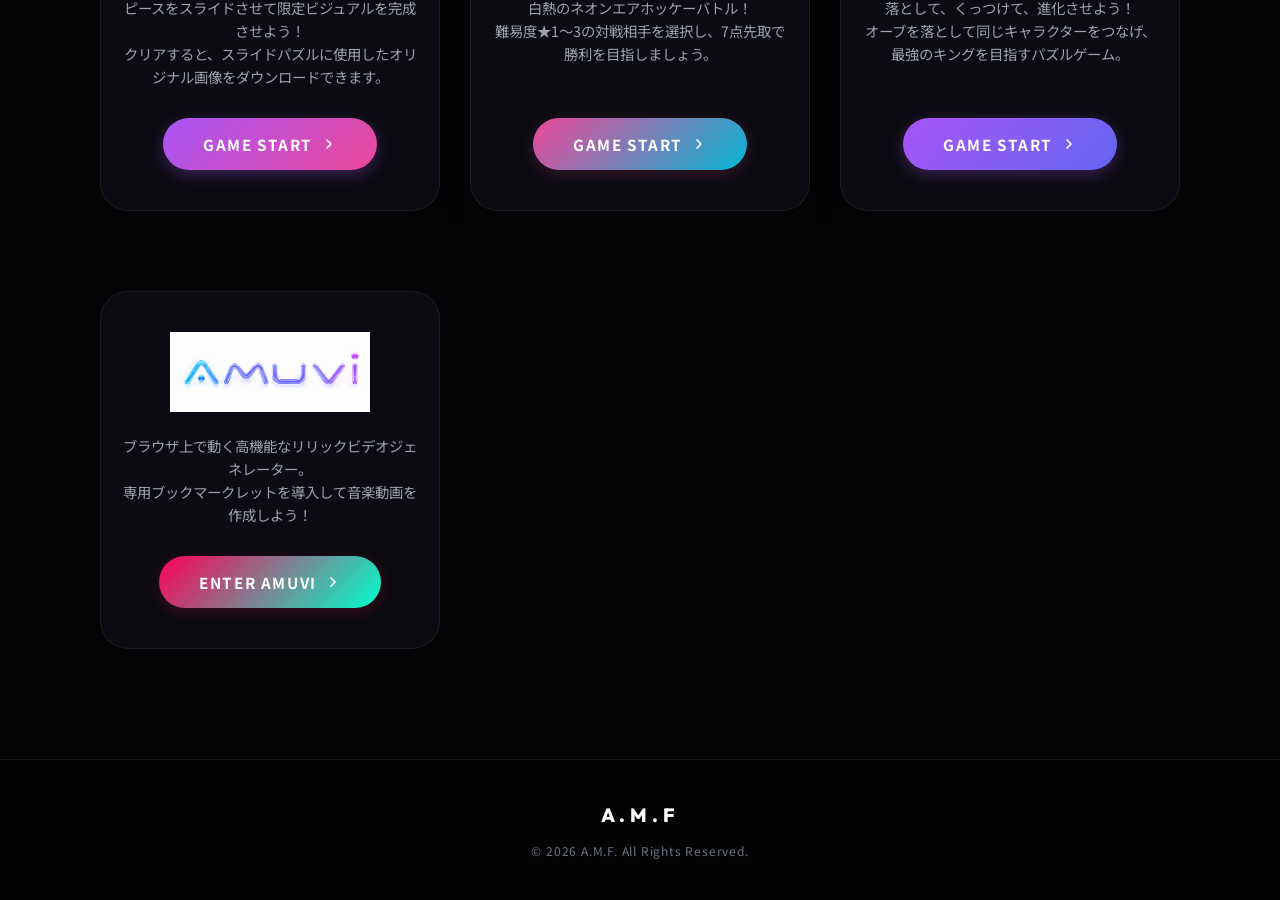
==== commit bd83f46a: "feat: ARCADE to PLAY GROUND and add AMUVI page" ====
--- a/index.html
+++ b/index.html
@@ -37,7 +37,7 @@
       <a href="#concept" class="nav-link active">Concept</a>
       <a href="#biography" class="nav-link">Biography</a>
       <a href="#member" class="nav-link">Member</a>
-      <a href="#arcade" class="nav-link">Arcade</a>
+      <a href="#playground" class="nav-link">Play Ground</a>
     </nav>
     <button id="menu-toggle-btn" class="menu-toggle-btn" aria-label="Toggle Menu">
       <span></span>
@@ -143,10 +143,10 @@
       </div>
     </section>
 
-    <!-- Arcade Section -->
-    <section id="arcade" class="section-container" style="padding-top: 40px; padding-bottom: 60px;">
-      <div class="section-header">
-        <h2 class="section-title">A.M.F ARCADE</h2>
+    <!-- Play Ground Section -->
+    <section id="playground" class="section-container" style="padding-top: 40px; padding-bottom: 60px;">
+      <div class="section-header">
+        <h2 class="section-title">A.M.F PLAY GROUND</h2>
         <div class="title-line"></div>
       </div>
       <div style="max-width: 1100px; margin: 0 auto; display: grid; grid-template-columns: repeat(auto-fit, minmax(300px, 1fr)); gap: 30px; padding: 0 10px;">
@@ -195,6 +195,23 @@
           </div>
           <a href="https://go-link-31382.web.app/" class="arcade-start-btn" target="_blank" style="background: linear-gradient(135deg, #a855f7, #6366f1); box-shadow: 0 4px 15px rgba(168, 85, 247, 0.3);">
             GAME START
+            <svg viewBox="0 0 24 24" width="16" height="16" stroke="currentColor" stroke-width="2.5" fill="none" stroke-linecap="round" stroke-linejoin="round">
+              <polyline points="9 18 15 12 9 6"></polyline>
+            </svg>
+          </a>
+        </div>
+
+        <!-- AMUVI Card -->
+        <div class="concept-content-box" style="text-align: center; padding: 40px 20px; display: flex; flex-direction: column; justify-content: space-between; align-items: center; min-height: 260px;">
+          <div>
+            <img src="assets/amuvi_logo.png" alt="AMUVI" style="max-width: 200px; width: 100%; height: auto; margin-bottom: 15px;">
+            <p style="color: var(--color-text-secondary); font-size: 0.9rem; margin-bottom: 30px; line-height: 1.6;">
+              ブラウザ上で動く高機能なリリックビデオジェネレーター。<br>
+              専用ブックマークレットを導入して音楽動画を作成しよう！
+            </p>
+          </div>
+          <a href="amuvi.html" class="arcade-start-btn" target="_blank" style="background: linear-gradient(135deg, #ff0055, #00ffcc); box-shadow: 0 4px 15px rgba(255, 0, 85, 0.2);">
+            ENTER AMUVI
             <svg viewBox="0 0 24 24" width="16" height="16" stroke="currentColor" stroke-width="2.5" fill="none" stroke-linecap="round" stroke-linejoin="round">
               <polyline points="9 18 15 12 9 6"></polyline>
             </svg>
@@ -242,7 +259,7 @@
       <a href="#concept" class="mobile-nav-link">Concept</a>
       <a href="#biography" class="mobile-nav-link">Biography</a>
       <a href="#member" class="mobile-nav-link">Member</a>
-      <a href="#arcade" class="mobile-nav-link">Arcade</a>
+      <a href="#playground" class="mobile-nav-link">Play Ground</a>
     </nav>
   </div>
 
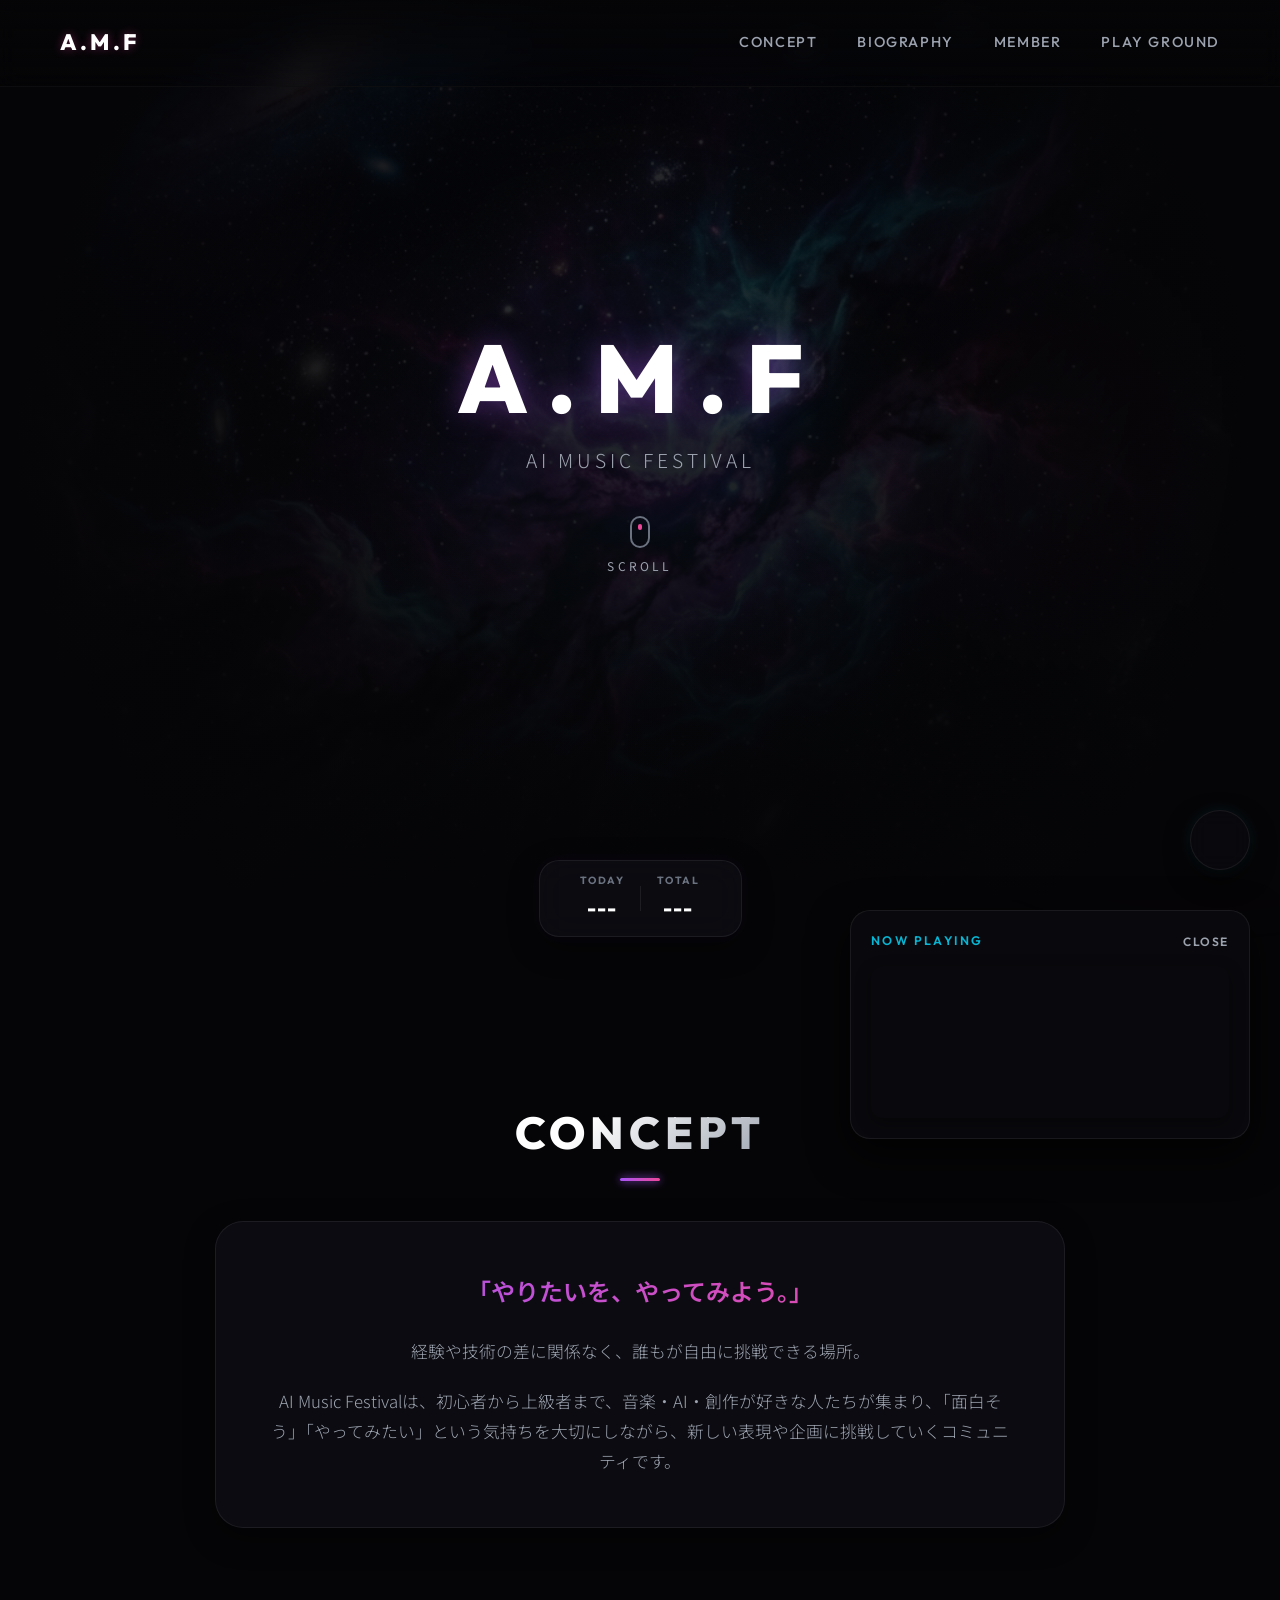
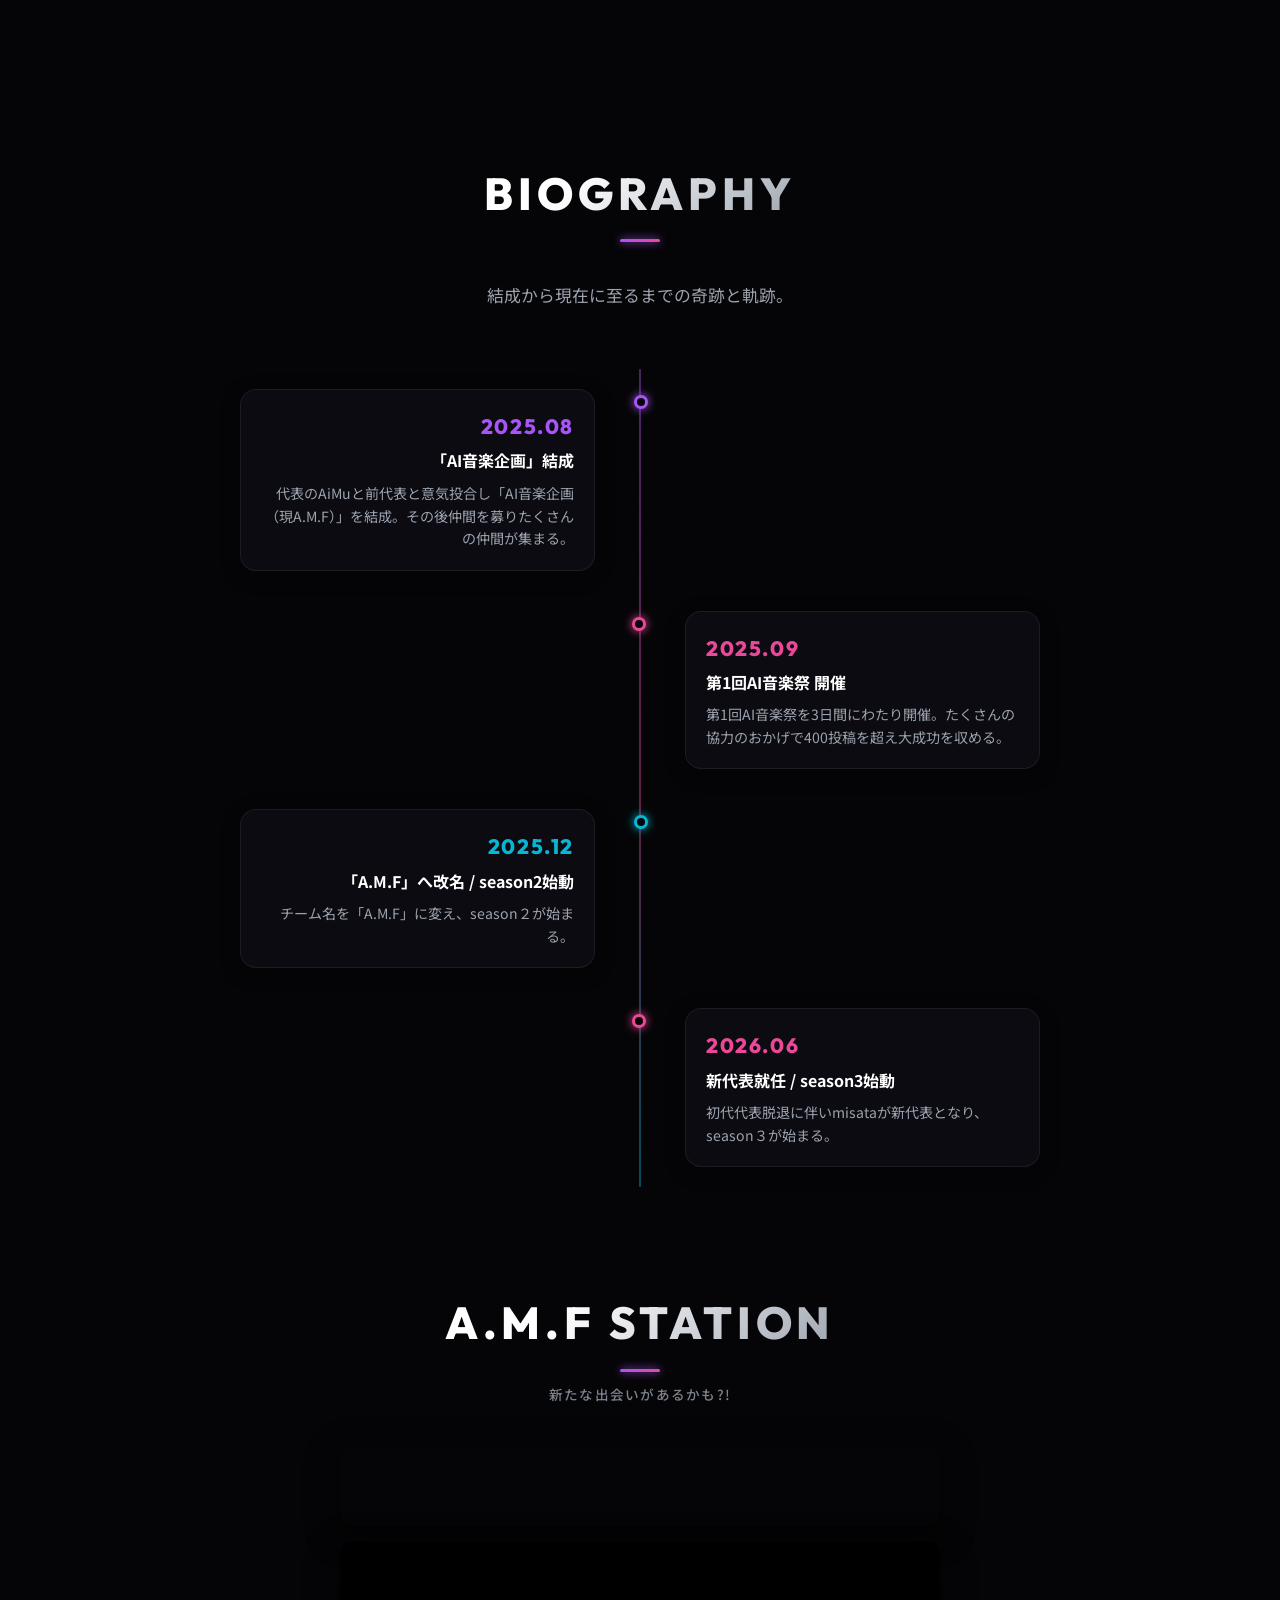
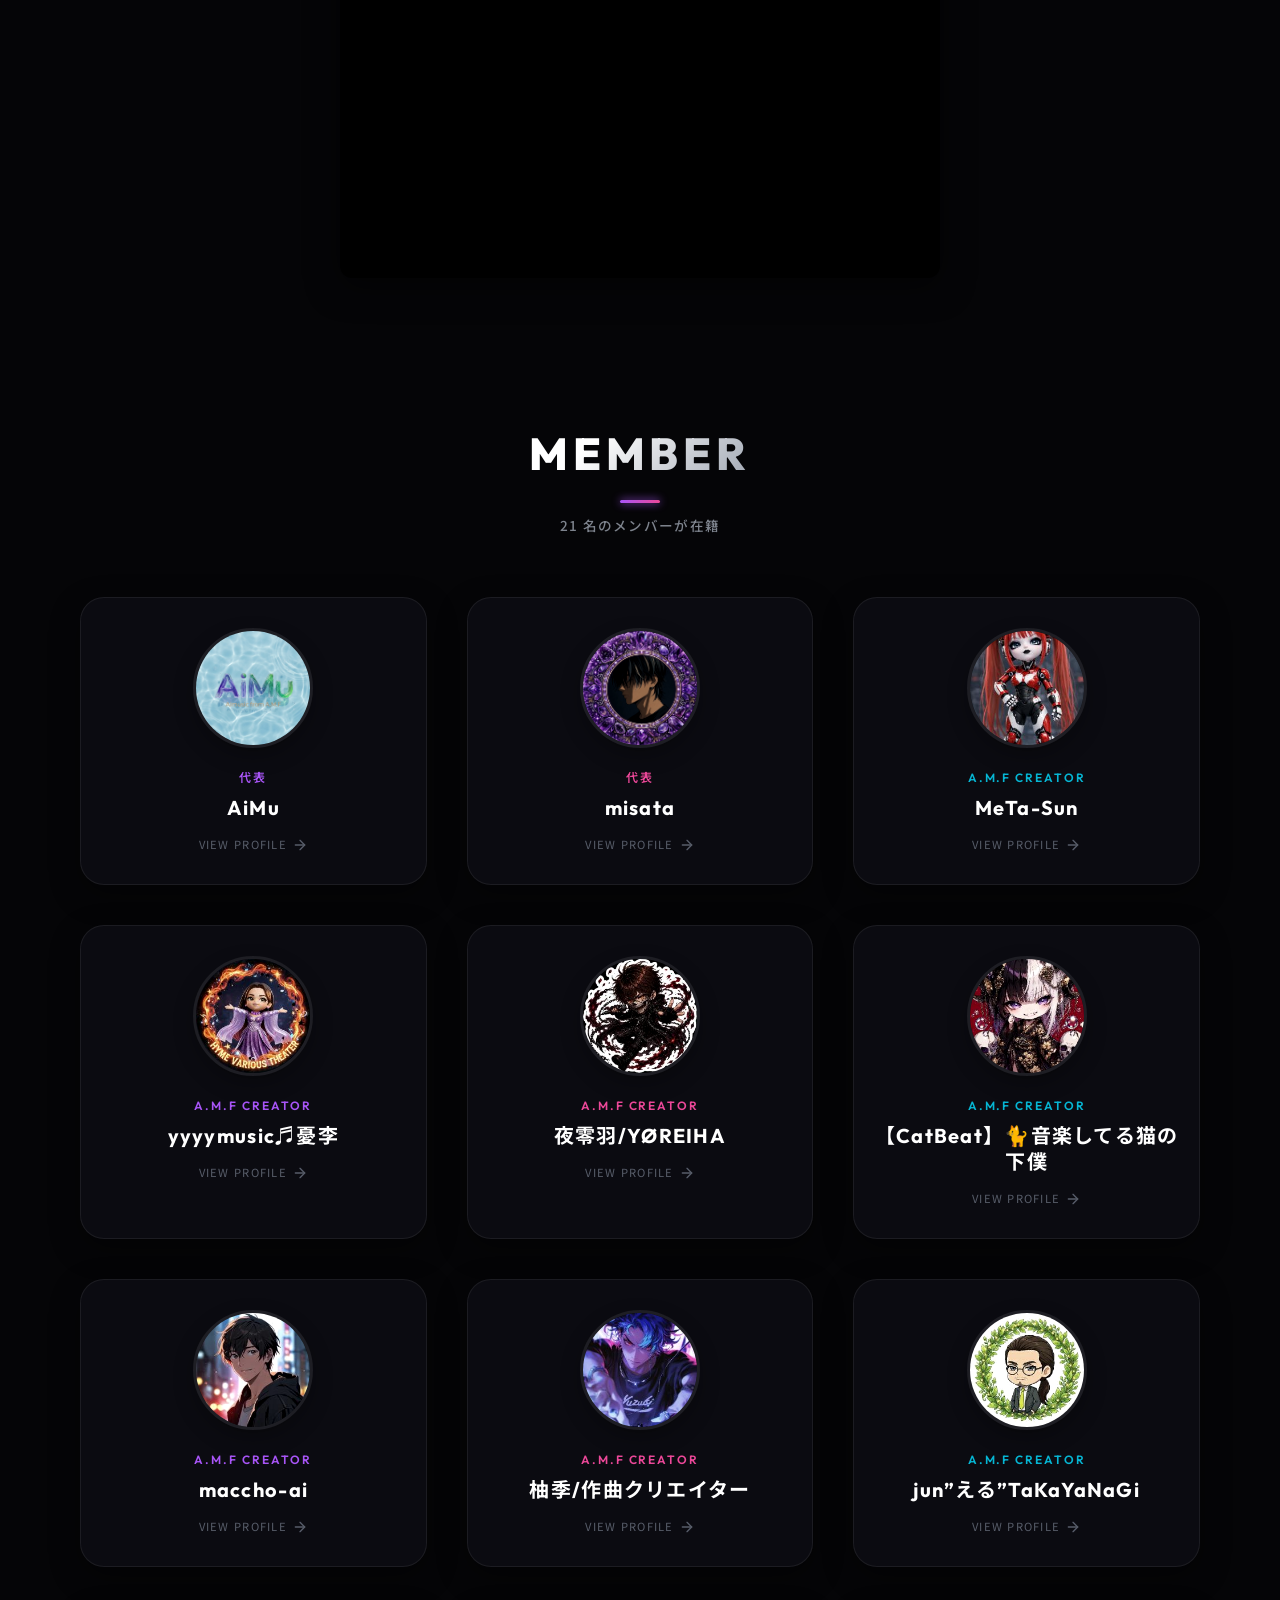
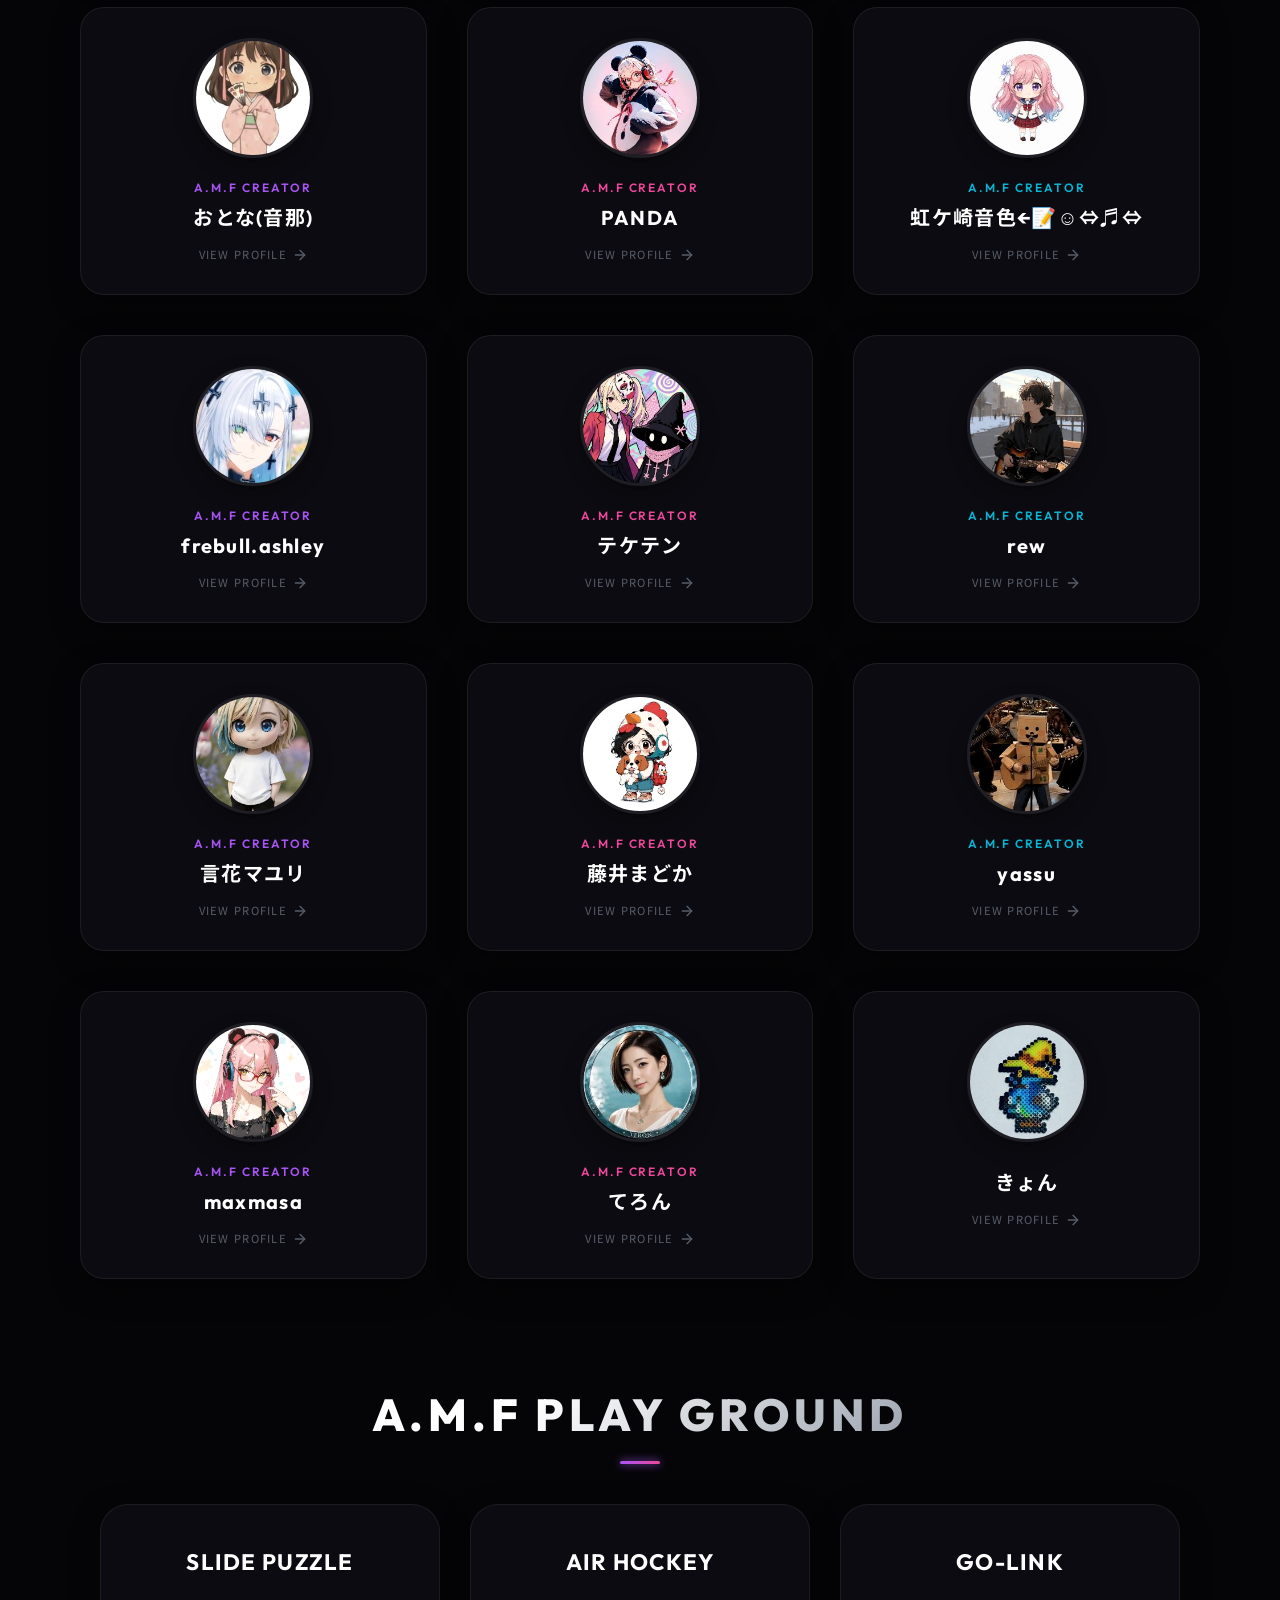
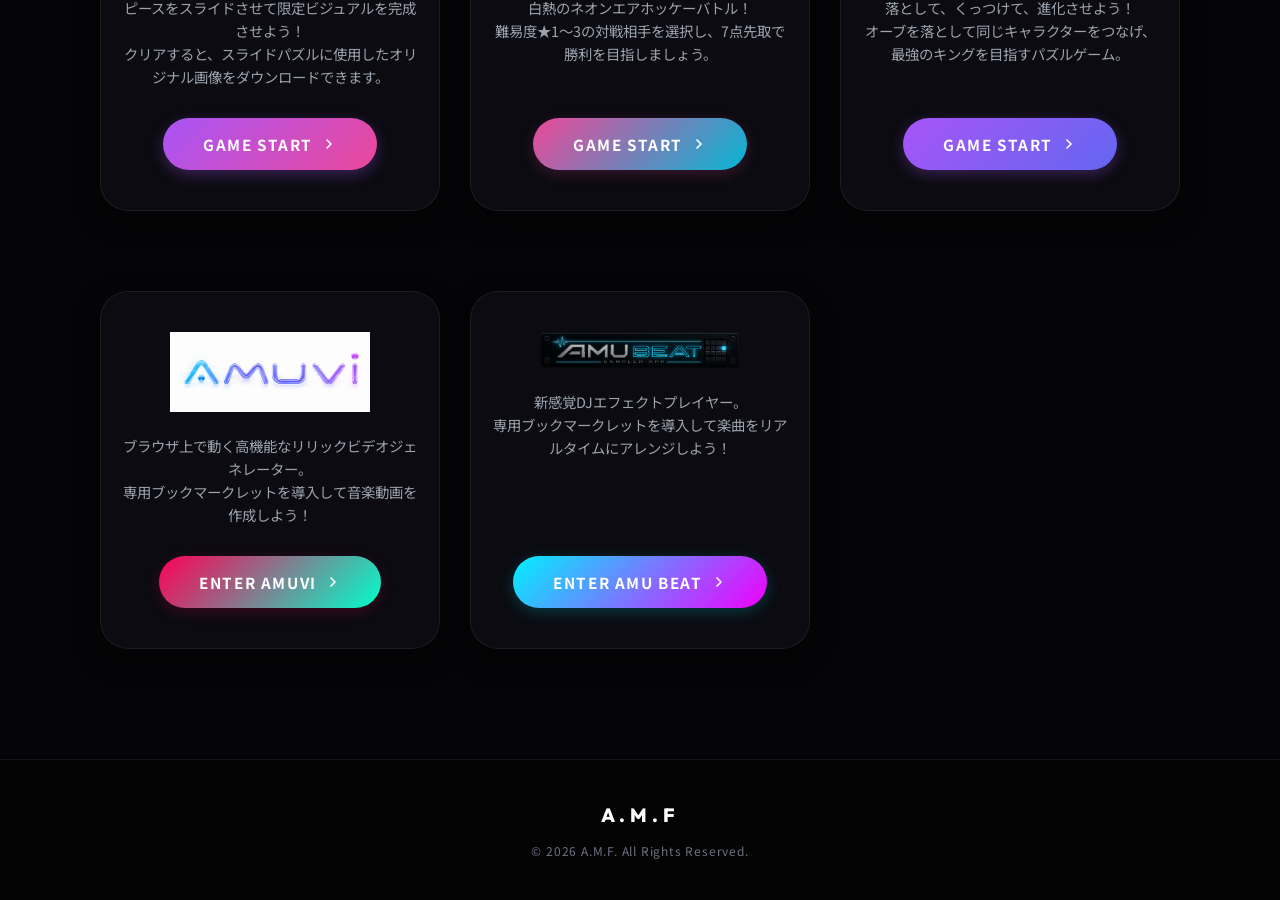
==== commit 08b67747: "Add AMU BEAT page to band-website" ====
--- a/index.html
+++ b/index.html
@@ -217,6 +217,23 @@
             </svg>
           </a>
         </div>
+
+        <!-- AMU BEAT Card -->
+        <div class="concept-content-box" style="text-align: center; padding: 40px 20px; display: flex; flex-direction: column; justify-content: space-between; align-items: center; min-height: 260px;">
+          <div>
+            <img src="assets/amubeat_logo.png" alt="AMU BEAT" style="max-width: 200px; width: 100%; height: auto; margin-bottom: 15px;">
+            <p style="color: var(--color-text-secondary); font-size: 0.9rem; margin-bottom: 30px; line-height: 1.6;">
+              新感覚DJエフェクトプレイヤー。<br>
+              専用ブックマークレットを導入して楽曲をリアルタイムにアレンジしよう！
+            </p>
+          </div>
+          <a href="amubeat.html" class="arcade-start-btn" target="_blank" style="background: linear-gradient(135deg, #00f0ff, #f000ff); box-shadow: 0 4px 15px rgba(0, 240, 255, 0.2);">
+            ENTER AMU BEAT
+            <svg viewBox="0 0 24 24" width="16" height="16" stroke="currentColor" stroke-width="2.5" fill="none" stroke-linecap="round" stroke-linejoin="round">
+              <polyline points="9 18 15 12 9 6"></polyline>
+            </svg>
+          </a>
+        </div>
       </div>
     </section>
 
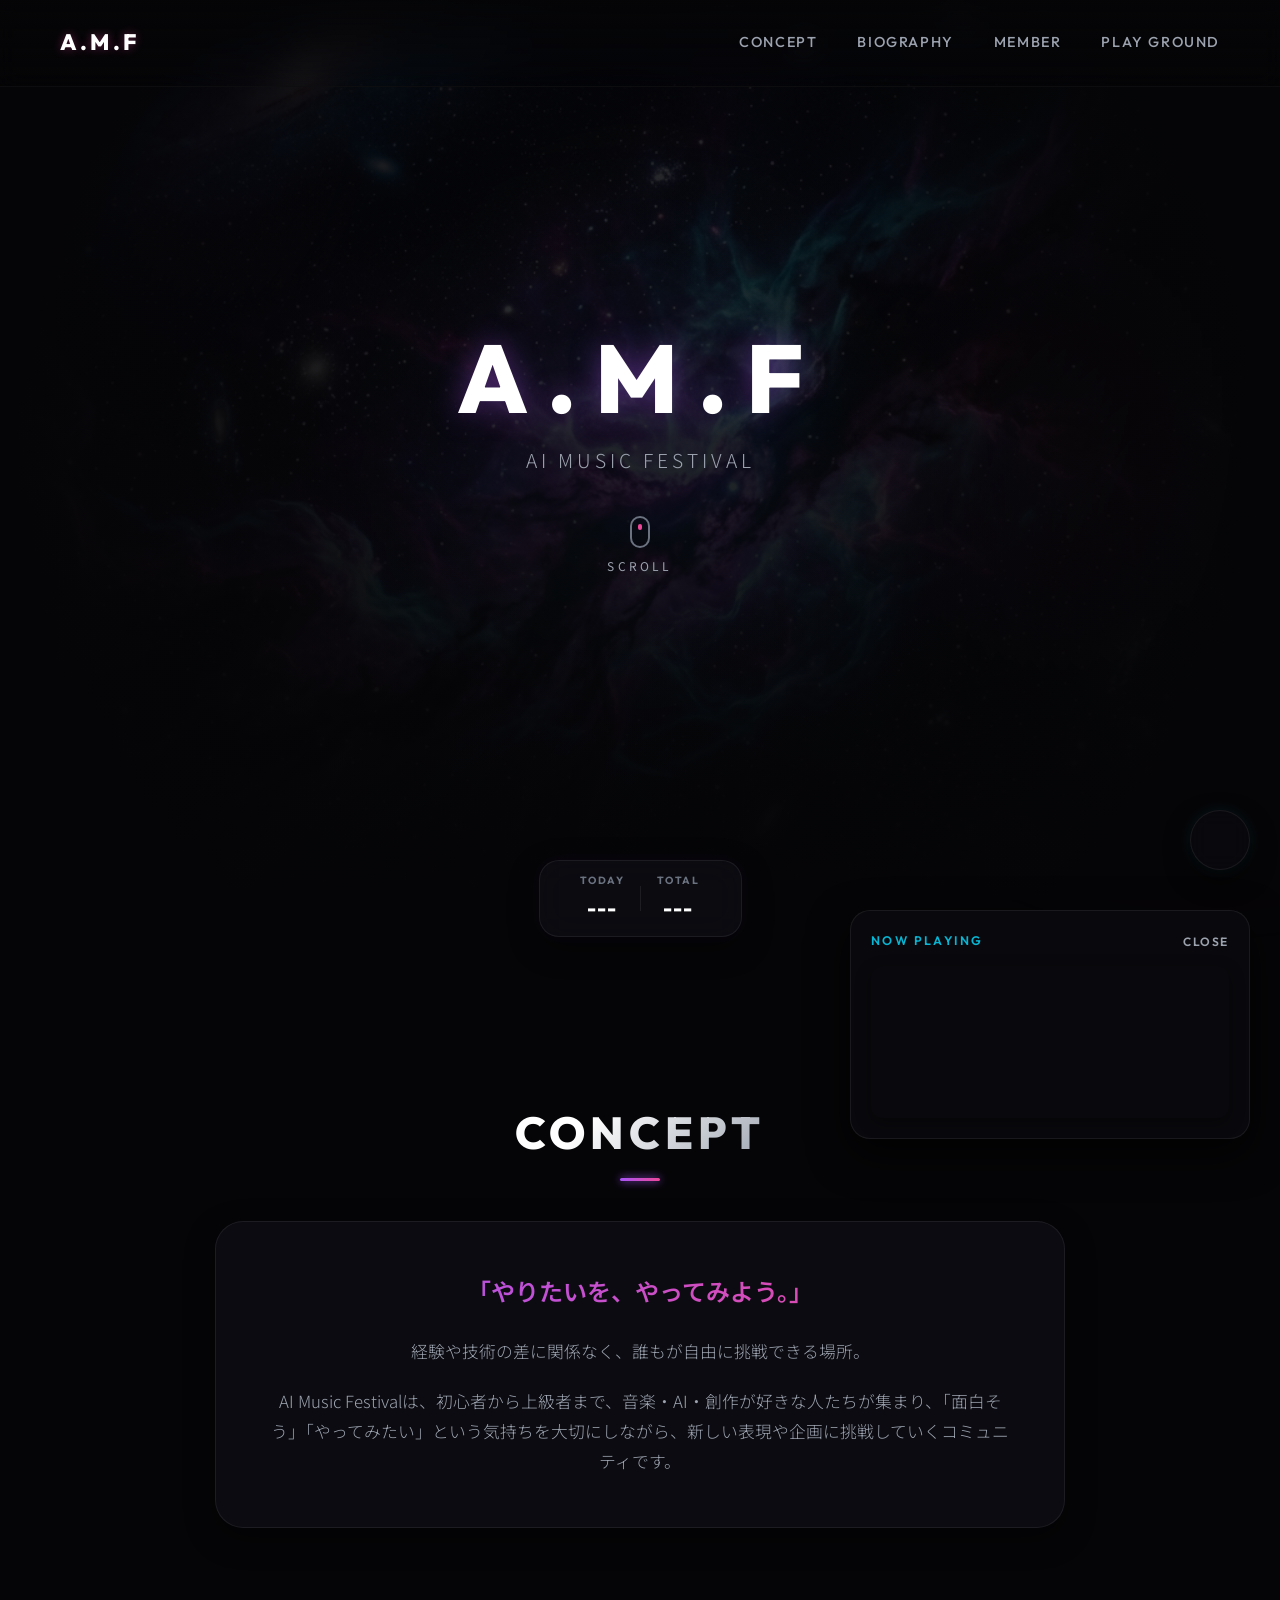
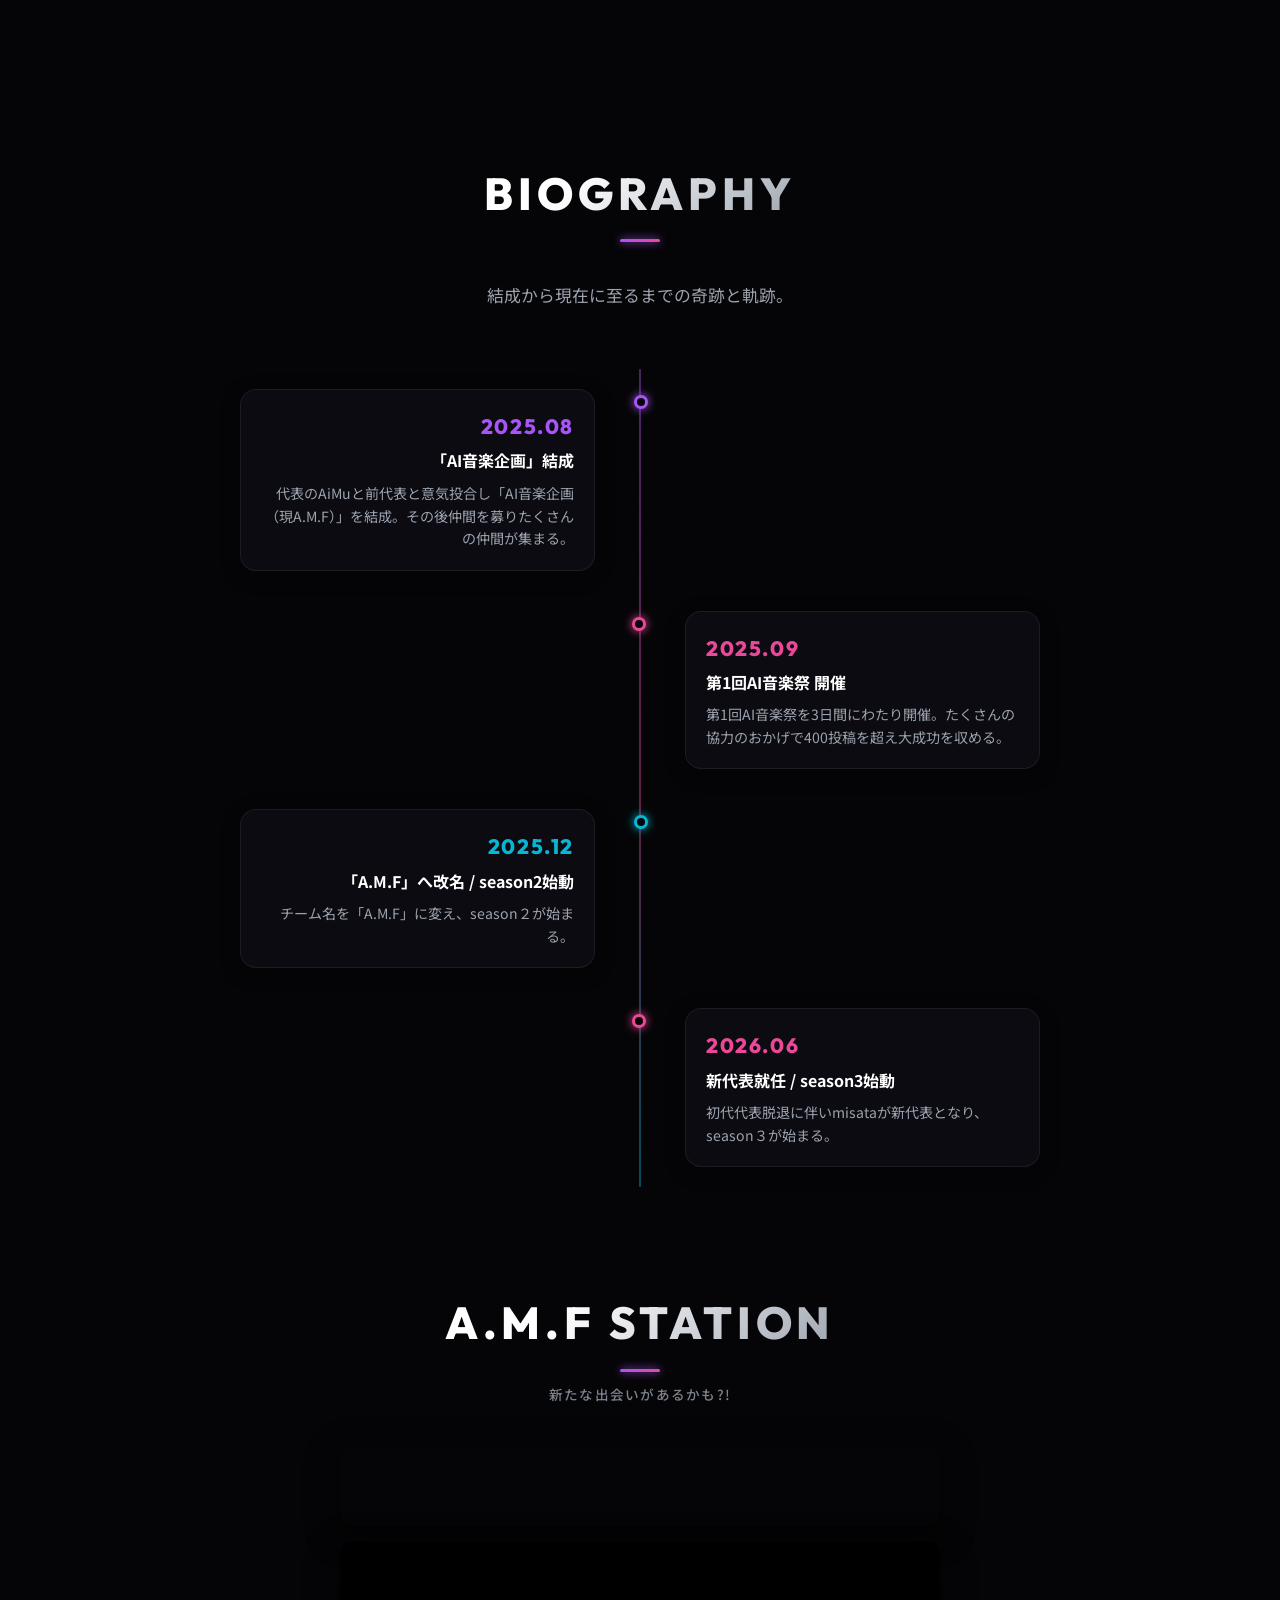
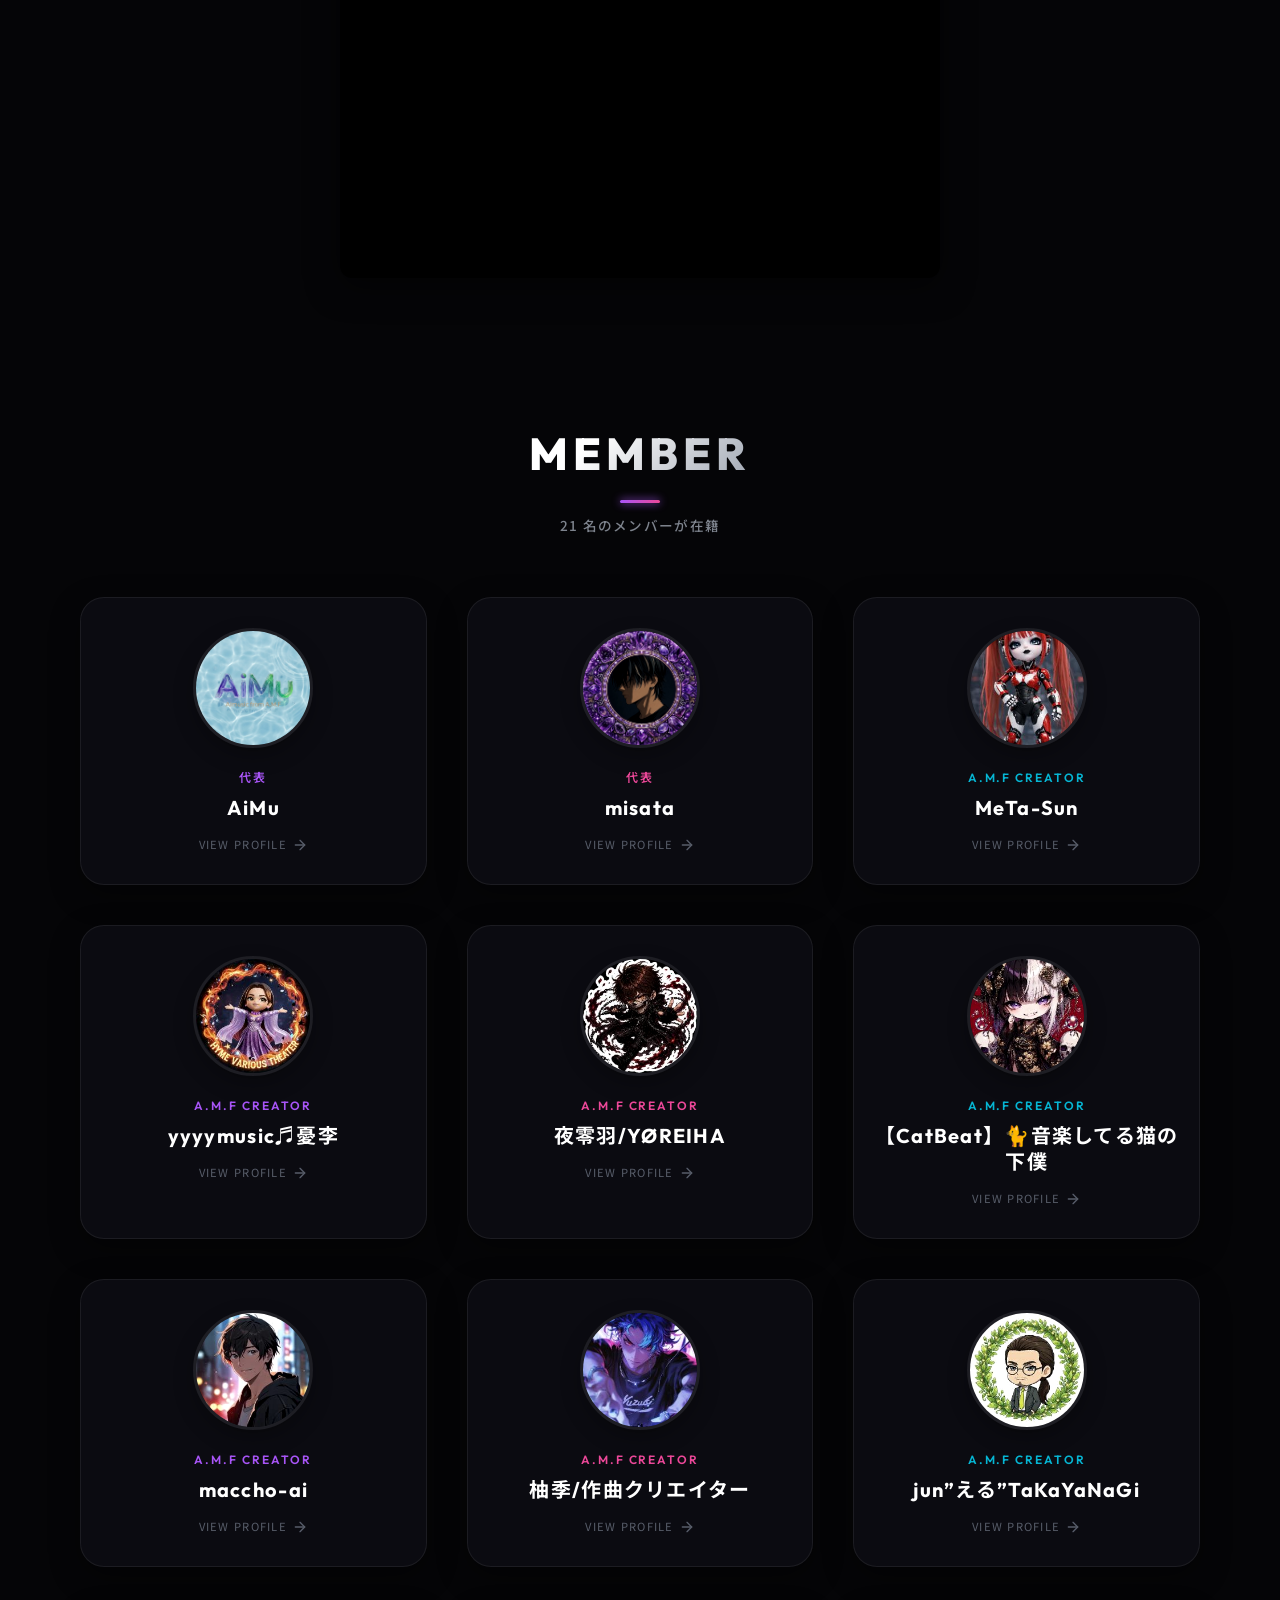
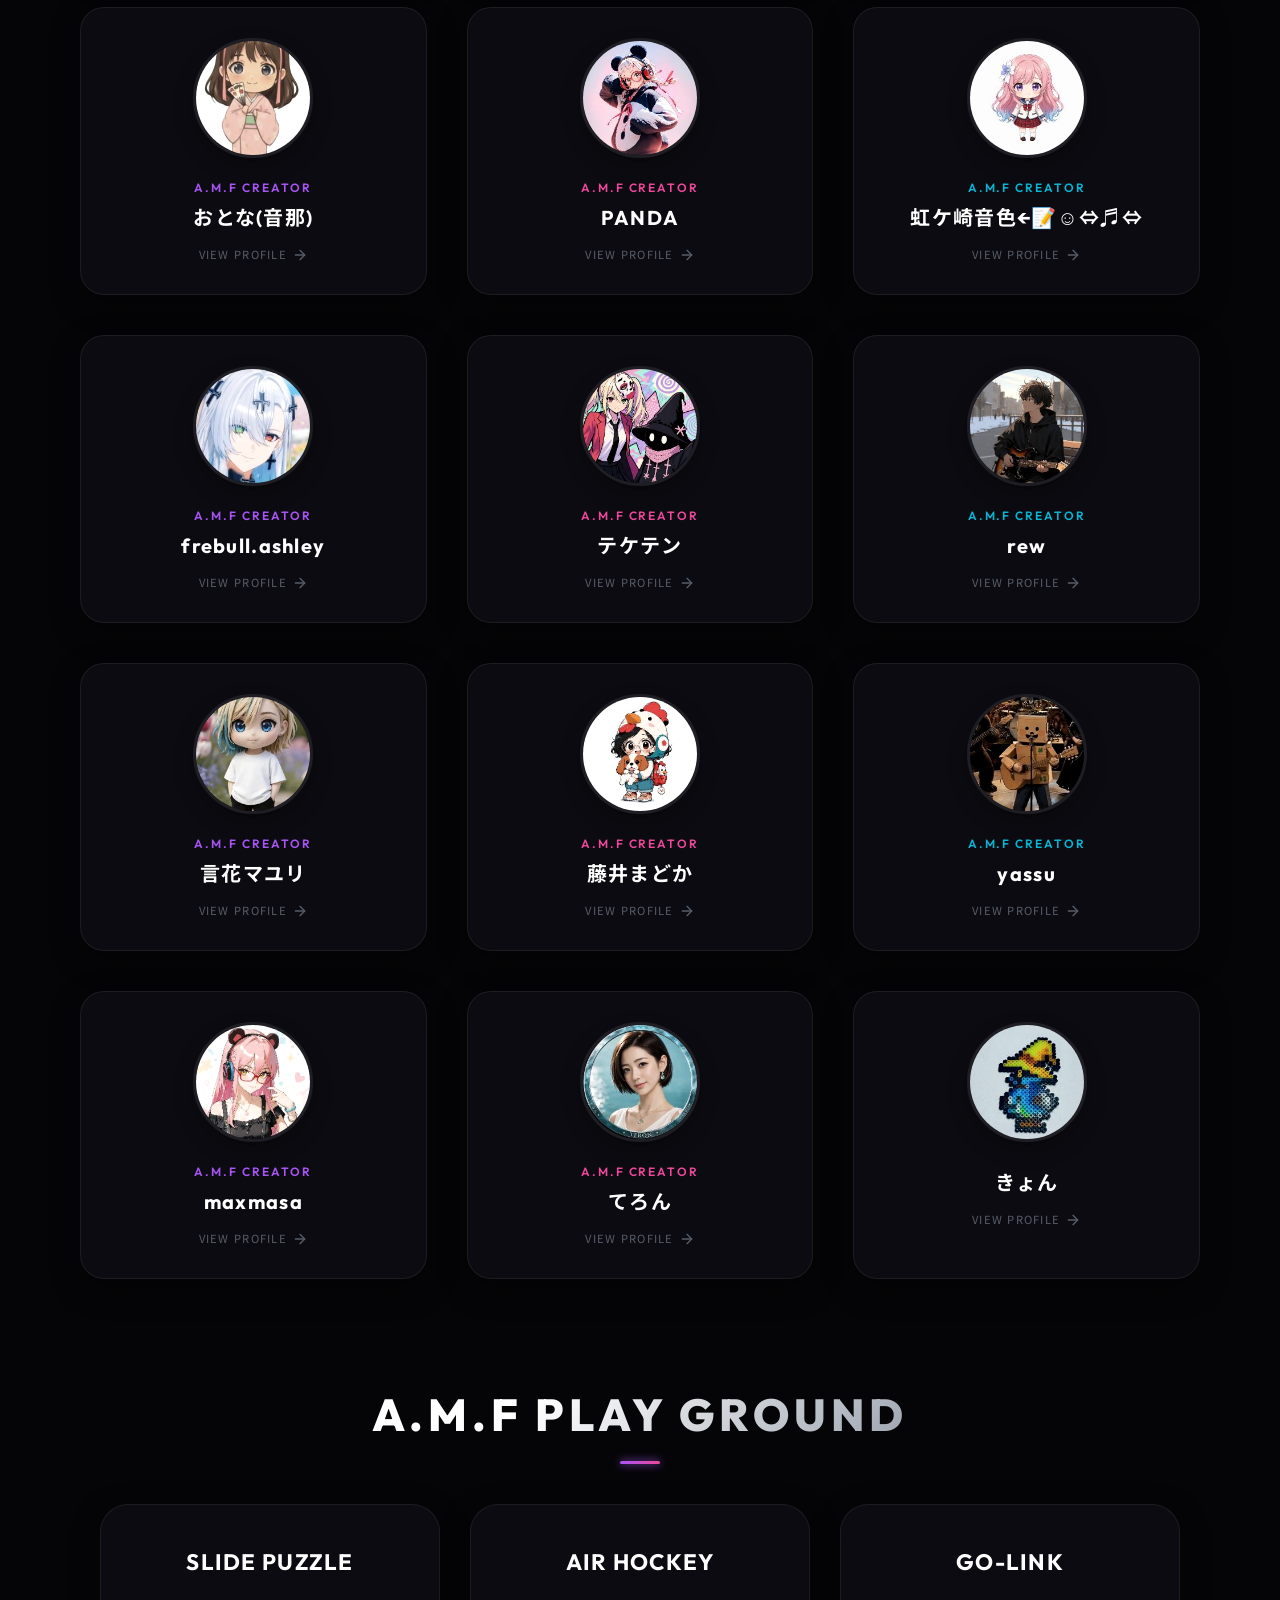
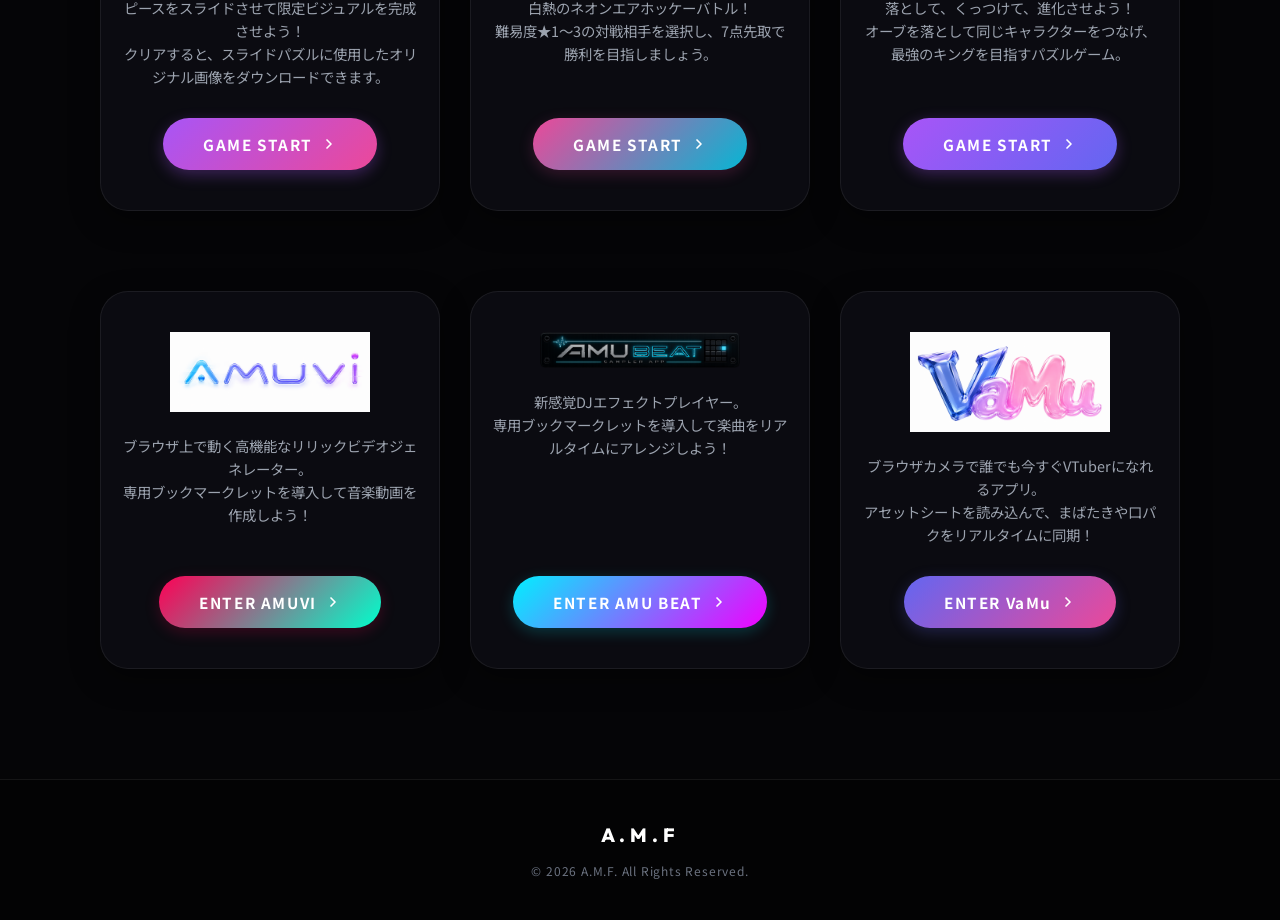
==== commit 2b50d73a: "Update content via admin panel [2026-07-25 23:43:45]" ====
--- a/index.html
+++ b/index.html
@@ -234,6 +234,23 @@
             </svg>
           </a>
         </div>
+
+        <!-- VaMu Card -->
+        <div class="concept-content-box" style="text-align: center; padding: 40px 20px; display: flex; flex-direction: column; justify-content: space-between; align-items: center; min-height: 260px;">
+          <div>
+            <img src="assets/vamu_logo.png" alt="VaMu" style="max-width: 200px; width: 100%; height: auto; margin-bottom: 15px;">
+            <p style="color: var(--color-text-secondary); font-size: 0.9rem; margin-bottom: 30px; line-height: 1.6;">
+              ブラウザカメラで誰でも今すぐVTuberになれるアプリ。<br>
+              アセットシートを読み込んで、まばたきや口パクをリアルタイムに同期！
+            </p>
+          </div>
+          <a href="vamu.html" class="arcade-start-btn" target="_blank" style="background: linear-gradient(135deg, #6366f1, #ec4899); box-shadow: 0 4px 15px rgba(99, 102, 241, 0.25);">
+            ENTER VaMu
+            <svg viewBox="0 0 24 24" width="16" height="16" stroke="currentColor" stroke-width="2.5" fill="none" stroke-linecap="round" stroke-linejoin="round">
+              <polyline points="9 18 15 12 9 6"></polyline>
+            </svg>
+          </a>
+        </div>
       </div>
     </section>
 
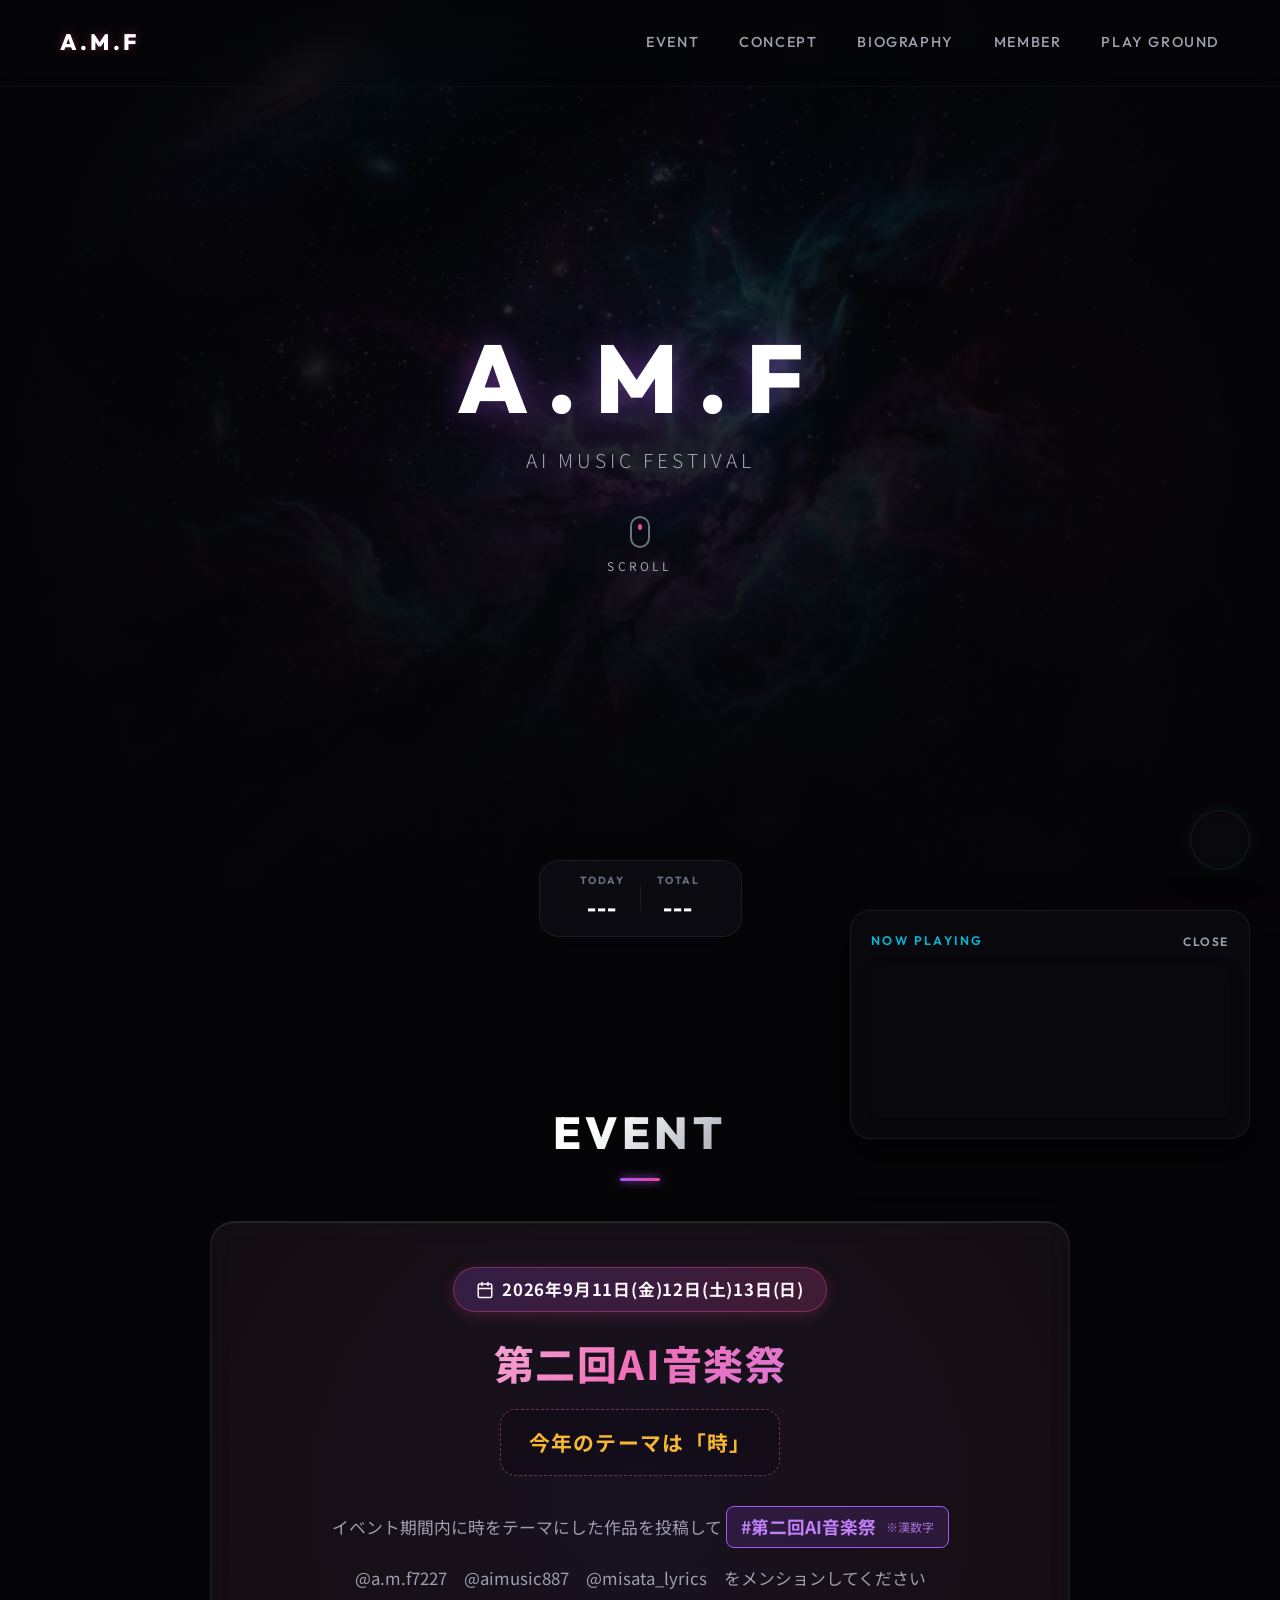
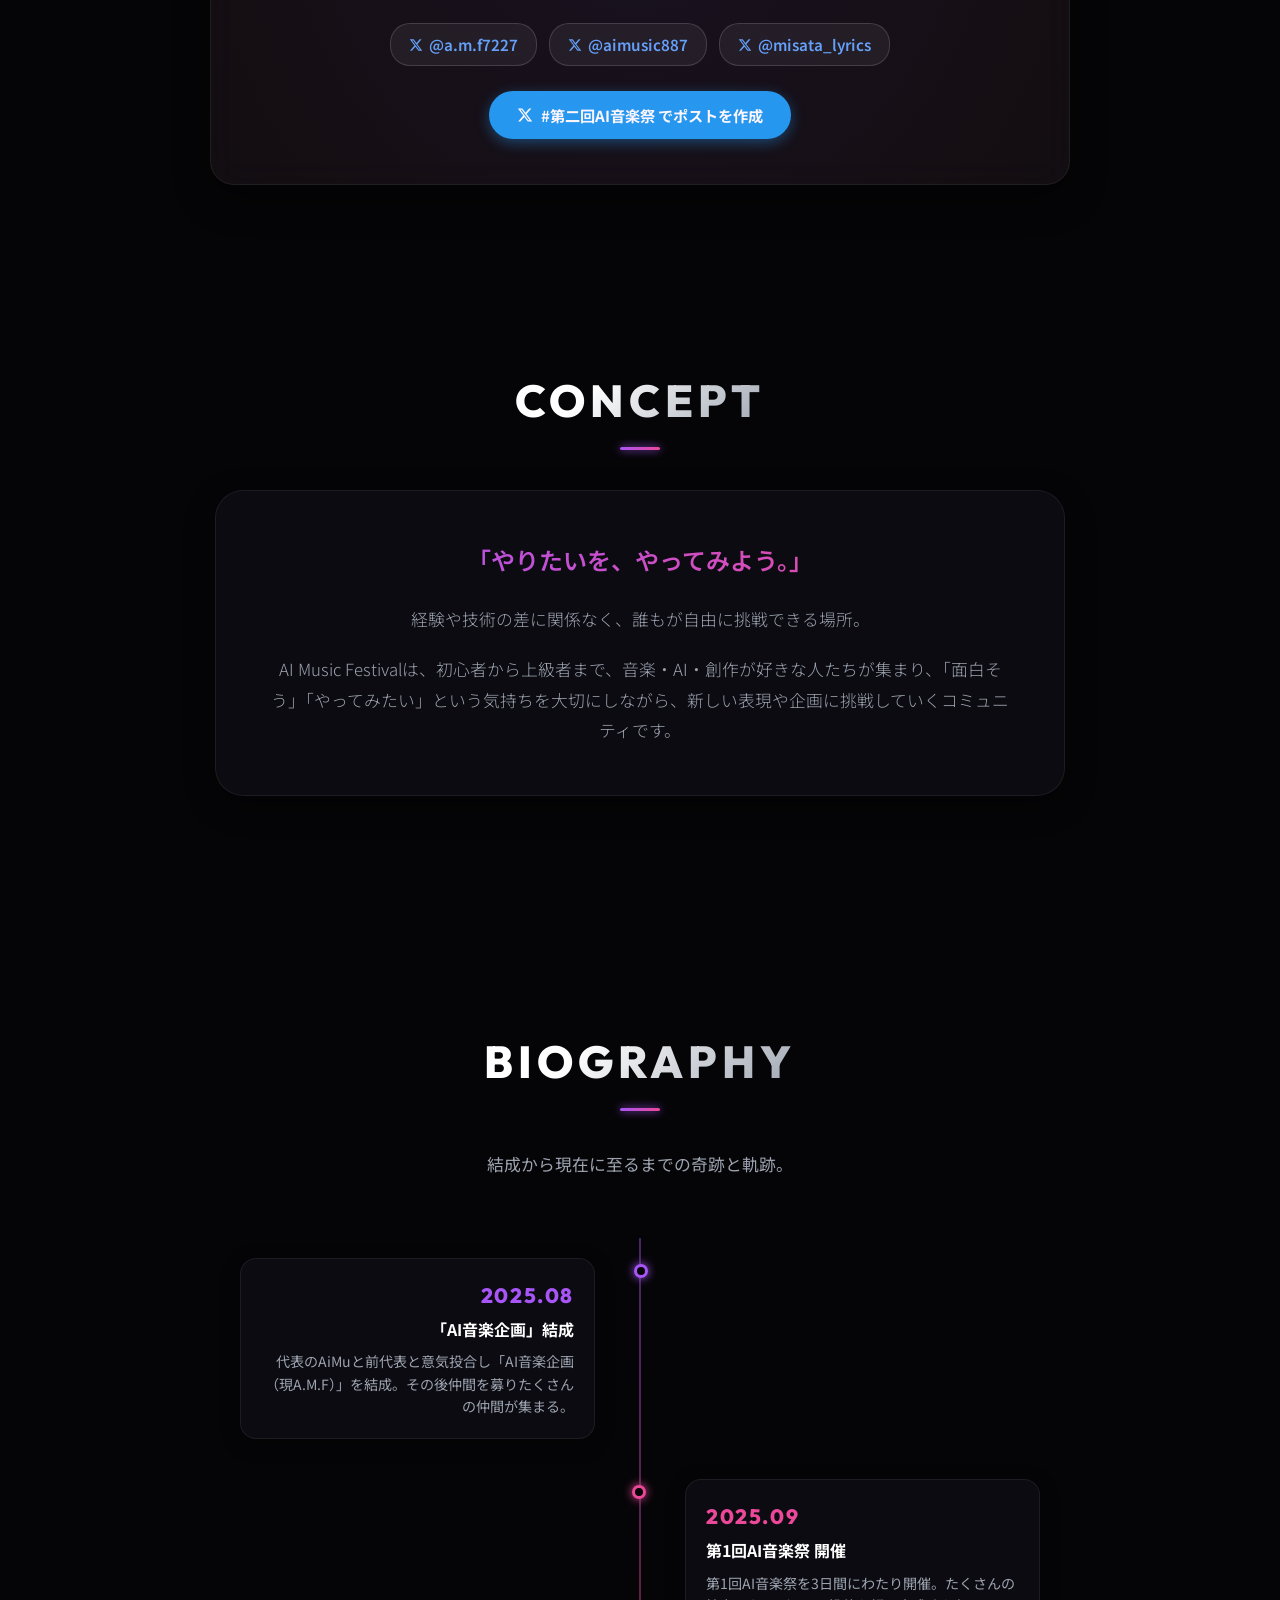
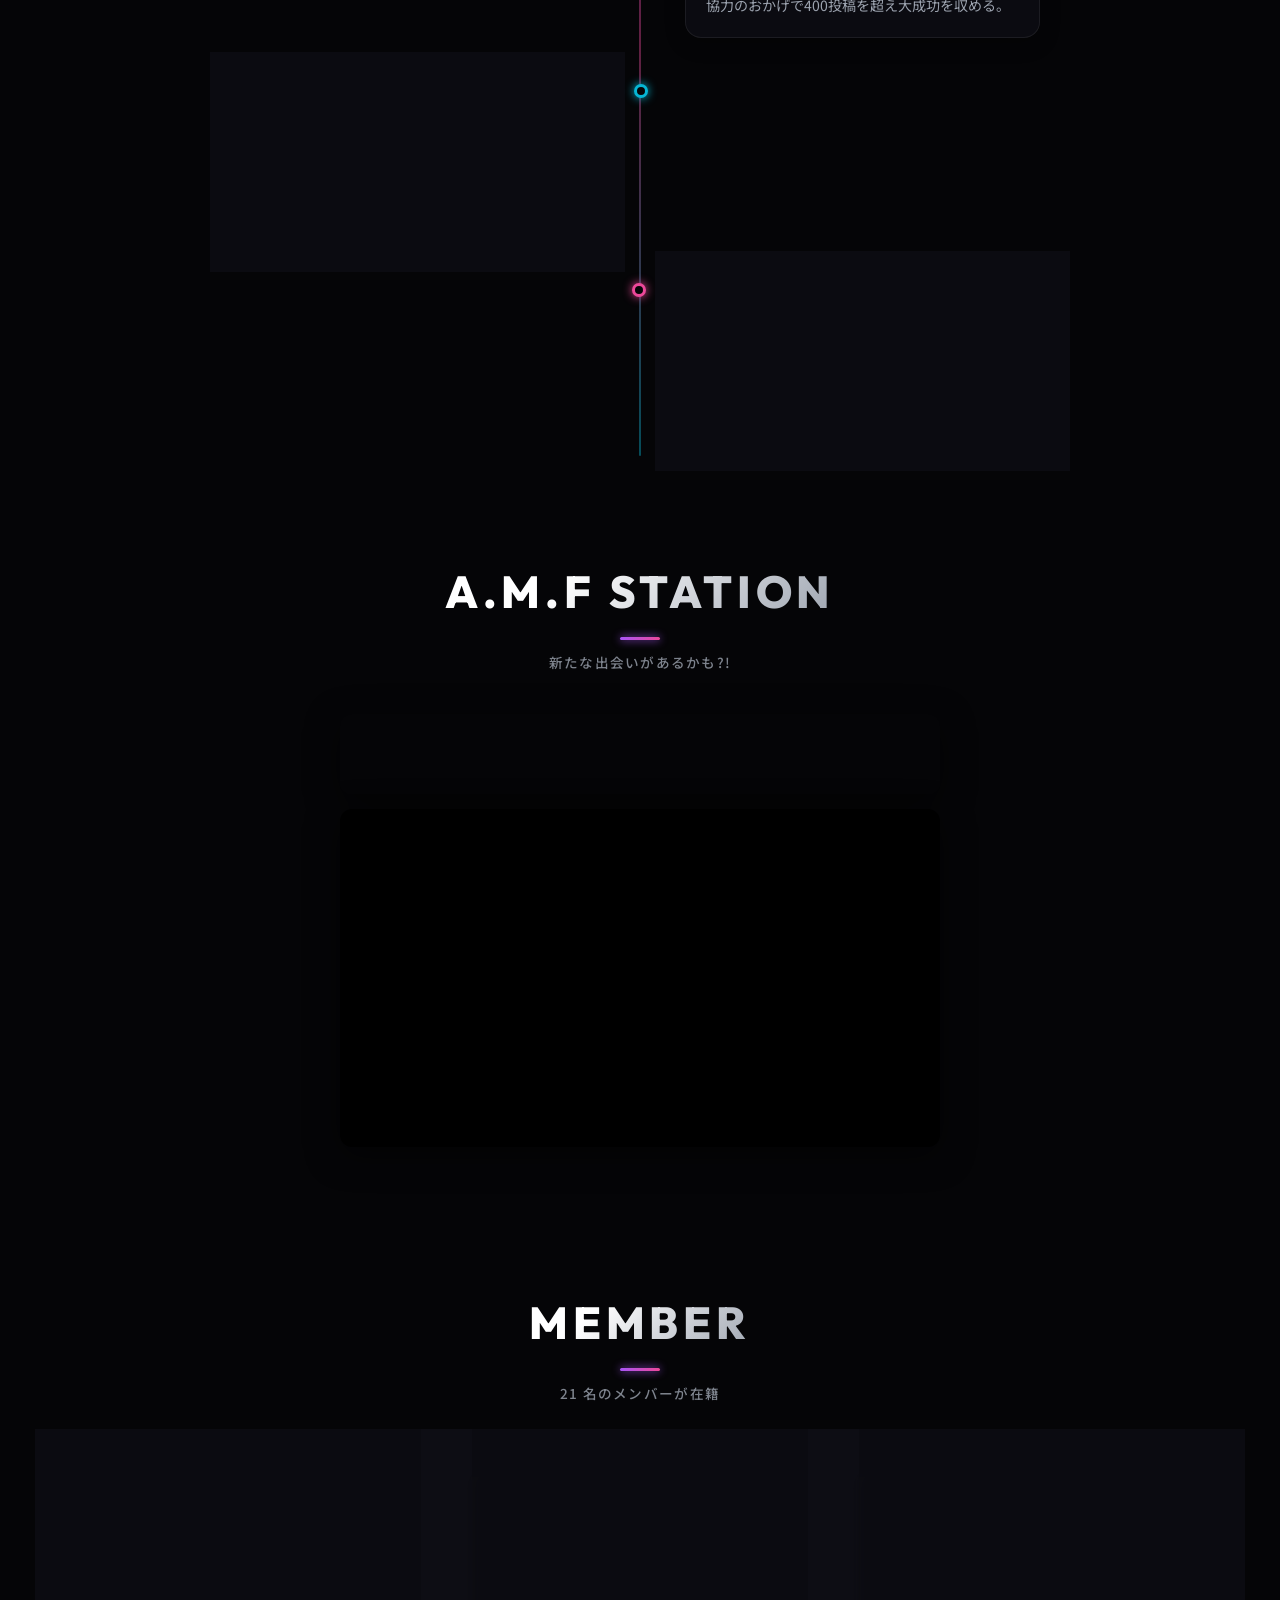
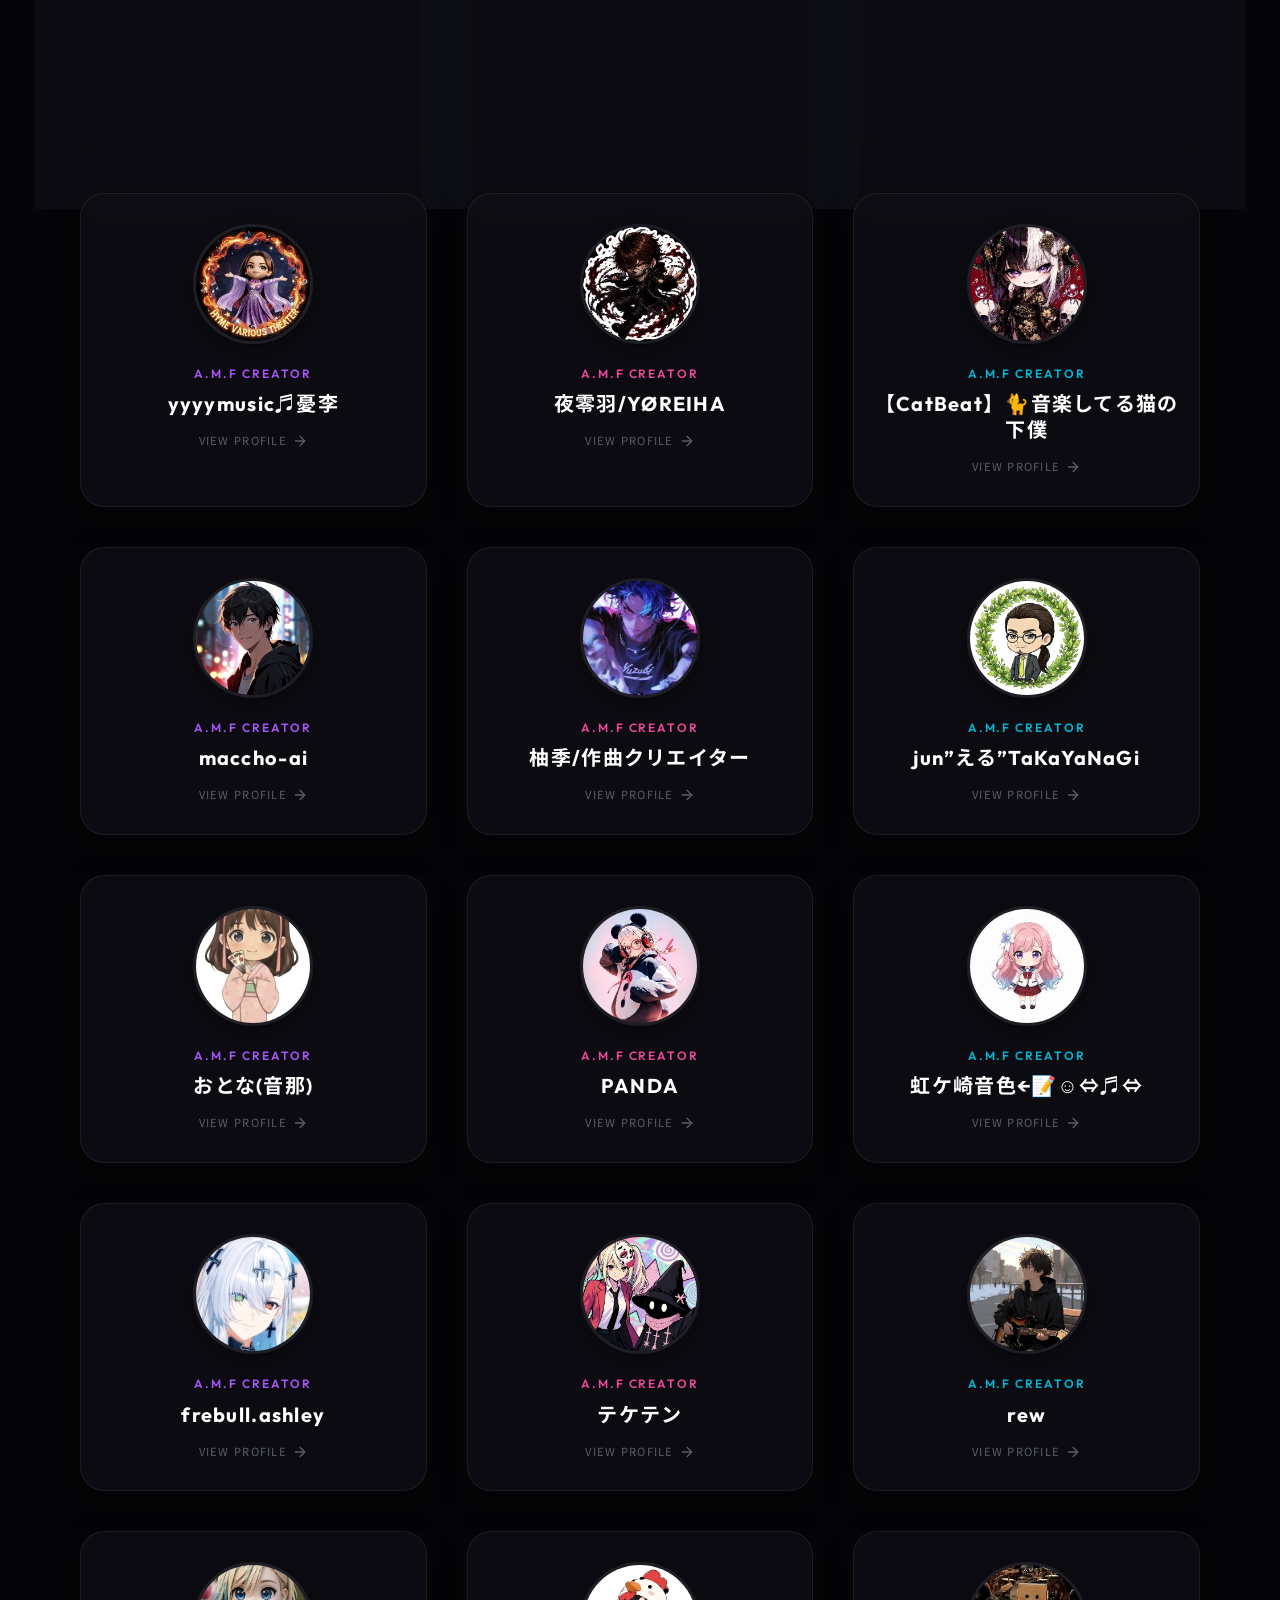
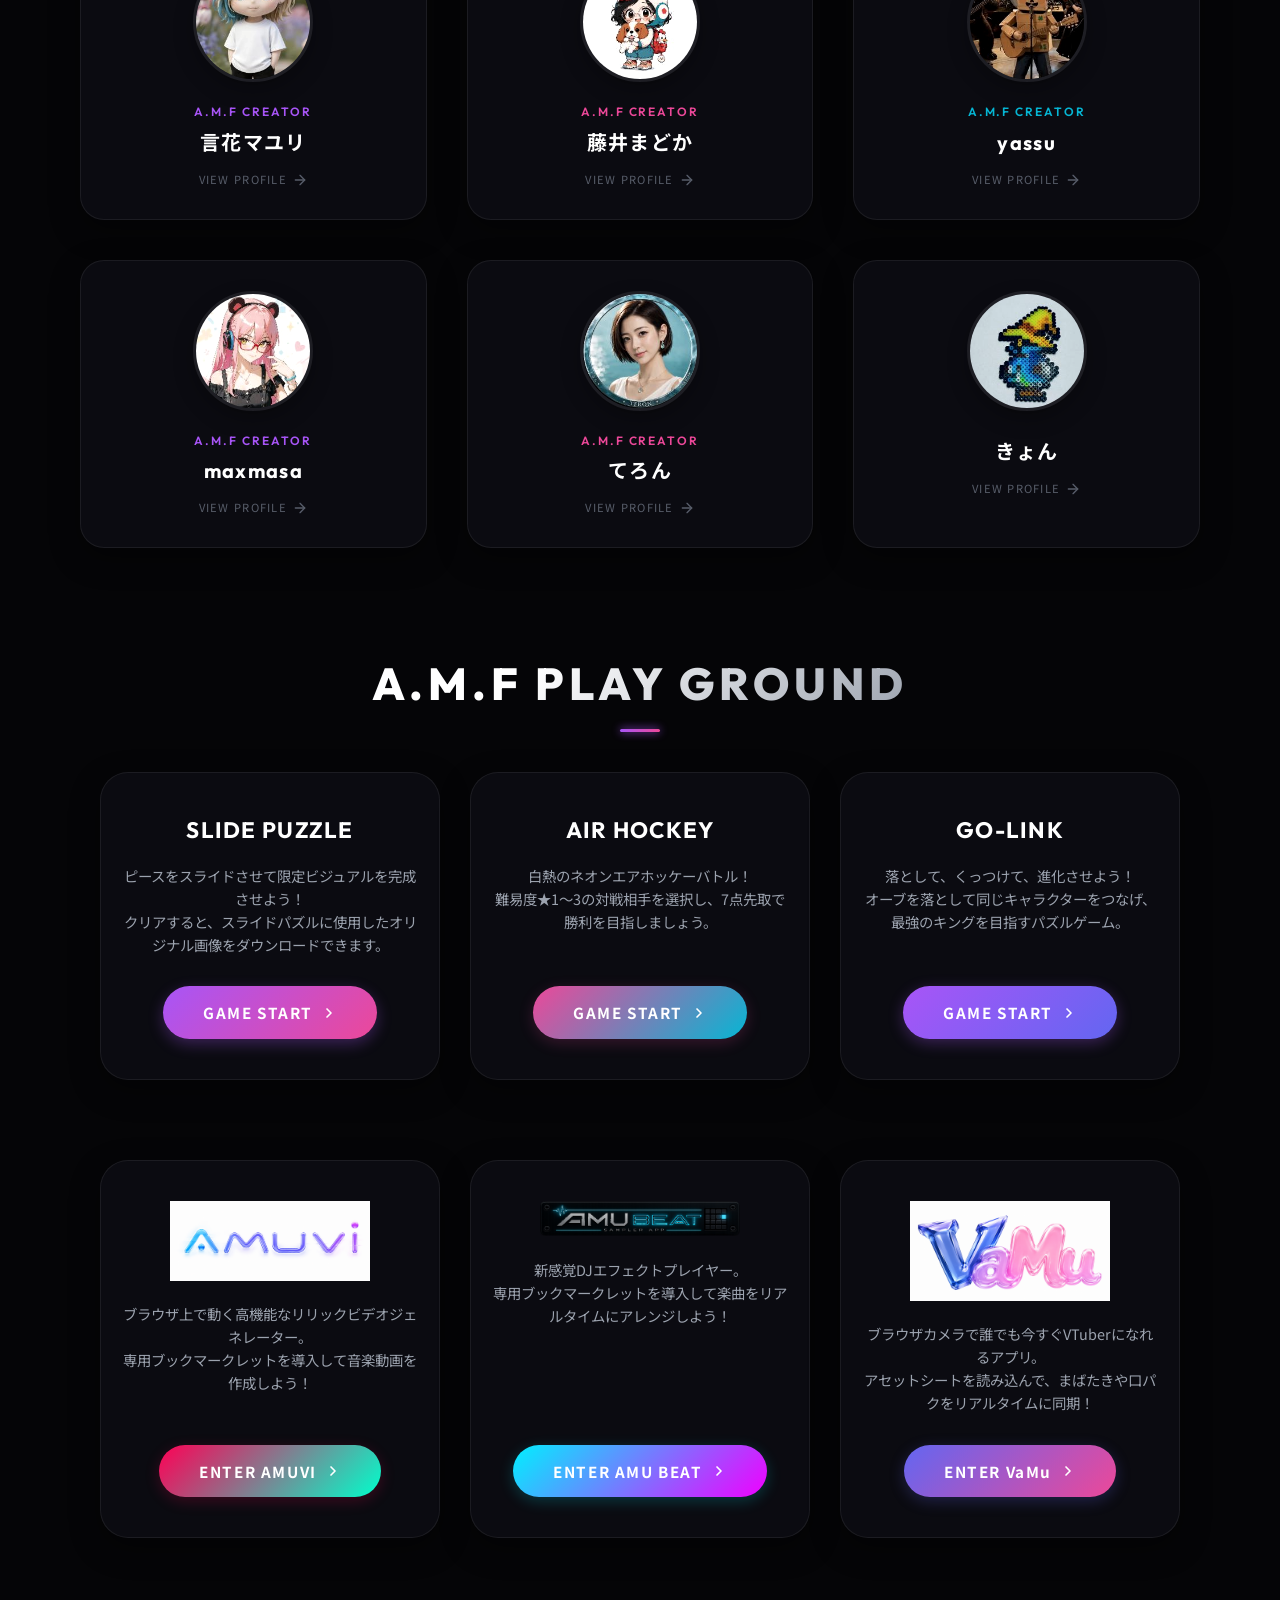
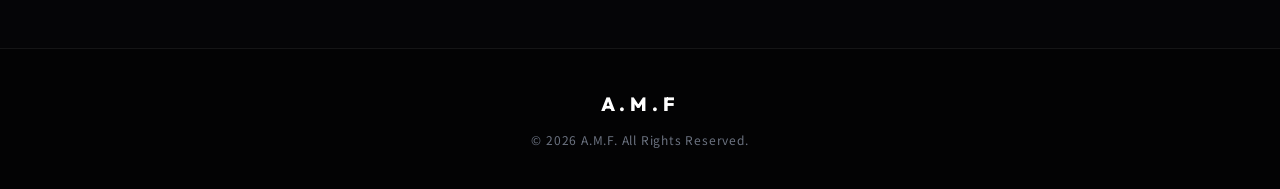
==== commit 01a7f030: "Add EVENT section and second AI Music Festival event details" ====
--- a/index.html
+++ b/index.html
@@ -34,7 +34,8 @@
   <header class="main-header">
     <div class="header-logo" id="header-logo-text">A.M.F</div>
     <nav class="desktop-nav">
-      <a href="#concept" class="nav-link active">Concept</a>
+      <a href="#event" class="nav-link active">Event</a>
+      <a href="#concept" class="nav-link">Concept</a>
       <a href="#biography" class="nav-link">Biography</a>
       <a href="#member" class="nav-link">Member</a>
       <a href="#playground" class="nav-link">Play Ground</a>
@@ -58,7 +59,7 @@
       <div class="hero-content">
         <h1 class="hero-title" id="band-title">A.M.F</h1>
         <p class="hero-tagline" id="band-tagline"></p>
-        <a href="#concept" class="scroll-down-btn" aria-label="Scroll Down">
+        <a href="#event" class="scroll-down-btn" aria-label="Scroll Down">
           <span class="mouse-icon">
             <span class="wheel"></span>
           </span>
@@ -81,6 +82,17 @@
         </div>
       </div>
     </div>
+
+    <!-- Event Section -->
+    <section id="event" class="section-container">
+      <div class="section-header">
+        <h2 class="section-title" id="event-title">EVENT</h2>
+        <div class="title-line"></div>
+      </div>
+      <div class="event-content-box" id="event-content">
+        <!-- Dynamically populated from app.js -->
+      </div>
+    </section>
 
     <!-- Concept Section -->
     <section id="concept" class="section-container">
@@ -290,6 +302,7 @@
   <!-- Mobile Navigation Overlay (Mobile Only) -->
   <div id="mobile-menu-overlay" class="mobile-menu-overlay" aria-hidden="true">
     <nav class="mobile-overlay-nav">
+      <a href="#event" class="mobile-nav-link">Event</a>
       <a href="#concept" class="mobile-nav-link">Concept</a>
       <a href="#biography" class="mobile-nav-link">Biography</a>
       <a href="#member" class="mobile-nav-link">Member</a>
--- a/style.css
+++ b/style.css
@@ -1632,3 +1632,184 @@
 .arcade-start-btn:hover svg {
   transform: translateX(4px);
 }
+
+/* ==========================================
+   EVENT Section Styling
+   ========================================== */
+.event-content-box {
+  background: rgba(255, 255, 255, 0.03);
+  backdrop-filter: blur(16px);
+  border: 1px solid rgba(255, 255, 255, 0.08);
+  border-radius: 24px;
+  padding: 45px 35px;
+  max-width: 860px;
+  margin: 0 auto;
+  box-shadow: 0 15px 35px rgba(0, 0, 0, 0.4), inset 0 1px 0 rgba(255, 255, 255, 0.1);
+  text-align: center;
+  position: relative;
+  overflow: hidden;
+}
+
+.event-content-box::before {
+  content: '';
+  position: absolute;
+  top: -50%;
+  left: -50%;
+  width: 200%;
+  height: 200%;
+  background: radial-gradient(circle, rgba(168, 85, 247, 0.08) 0%, rgba(236, 72, 153, 0.04) 40%, transparent 70%);
+  pointer-events: none;
+}
+
+.event-date-badge {
+  display: inline-flex;
+  align-items: center;
+  gap: 8px;
+  background: linear-gradient(135deg, rgba(168, 85, 247, 0.2), rgba(236, 72, 153, 0.2));
+  border: 1px solid rgba(236, 72, 153, 0.4);
+  padding: 8px 22px;
+  border-radius: 30px;
+  color: #fff;
+  font-weight: 700;
+  font-size: 1.05rem;
+  letter-spacing: 0.05rem;
+  margin-bottom: 25px;
+  box-shadow: 0 4px 15px rgba(236, 72, 153, 0.2);
+}
+
+.event-main-title {
+  font-family: var(--font-body);
+  font-size: 2.5rem;
+  font-weight: 800;
+  background: linear-gradient(135deg, #ffffff 0%, #f472b6 50%, #c084fc 100%);
+  -webkit-background-clip: text;
+  -webkit-text-fill-color: transparent;
+  margin-bottom: 20px;
+  letter-spacing: 0.1rem;
+  line-height: 1.3;
+}
+
+.event-theme-card {
+  background: rgba(0, 0, 0, 0.35);
+  border: 1px dashed rgba(244, 114, 182, 0.4);
+  border-radius: 16px;
+  padding: 16px 28px;
+  display: inline-block;
+  margin-bottom: 30px;
+}
+
+.event-theme-text {
+  font-size: 1.3rem;
+  font-weight: 700;
+  color: #fbbf24;
+  letter-spacing: 0.08rem;
+}
+
+.event-description-box {
+  margin-bottom: 30px;
+}
+
+.event-desc-line {
+  font-size: 1.05rem;
+  color: var(--color-text-secondary);
+  line-height: 1.8;
+  margin-bottom: 12px;
+}
+
+.event-hashtag-badge {
+  display: inline-flex;
+  align-items: center;
+  gap: 6px;
+  background: rgba(168, 85, 247, 0.15);
+  border: 1px solid var(--color-primary);
+  color: #c084fc;
+  font-weight: 700;
+  padding: 4px 14px;
+  border-radius: 8px;
+  font-size: 1.1rem;
+  cursor: pointer;
+  transition: var(--transition-fast);
+}
+
+.event-hashtag-badge:hover {
+  background: var(--color-primary);
+  color: #fff;
+  transform: translateY(-2px);
+}
+
+.event-mentions-container {
+  display: flex;
+  justify-content: center;
+  flex-wrap: wrap;
+  gap: 12px;
+  margin-top: 20px;
+  margin-bottom: 25px;
+}
+
+.event-mention-chip {
+  display: inline-flex;
+  align-items: center;
+  gap: 6px;
+  background: rgba(255, 255, 255, 0.06);
+  border: 1px solid rgba(255, 255, 255, 0.15);
+  padding: 8px 18px;
+  border-radius: 20px;
+  color: #60a5fa;
+  font-weight: 600;
+  font-size: 0.95rem;
+  text-decoration: none;
+  transition: var(--transition-fast);
+}
+
+.event-mention-chip:hover {
+  background: rgba(96, 165, 250, 0.2);
+  border-color: #60a5fa;
+  color: #fff;
+  transform: translateY(-2px);
+}
+
+.event-action-buttons {
+  display: flex;
+  justify-content: center;
+  gap: 15px;
+  flex-wrap: wrap;
+  margin-top: 25px;
+}
+
+.event-post-btn {
+  display: inline-flex;
+  align-items: center;
+  gap: 8px;
+  background: #1d9bf0;
+  color: #fff;
+  font-weight: 700;
+  padding: 12px 28px;
+  border-radius: 25px;
+  text-decoration: none;
+  font-size: 0.95rem;
+  transition: var(--transition-bounce);
+  box-shadow: 0 4px 14px rgba(29, 155, 240, 0.4);
+}
+
+.event-post-btn:hover {
+  background: #1a8cd8;
+  transform: translateY(-2px) scale(1.03);
+  color: #fff;
+}
+
+@media (max-width: 768px) {
+  .event-content-box {
+    padding: 30px 20px;
+  }
+  .event-main-title {
+    font-size: 1.8rem;
+  }
+  .event-theme-text {
+    font-size: 1.1rem;
+  }
+  .event-date-badge {
+    font-size: 0.9rem;
+    padding: 6px 16px;
+  }
+}
+
